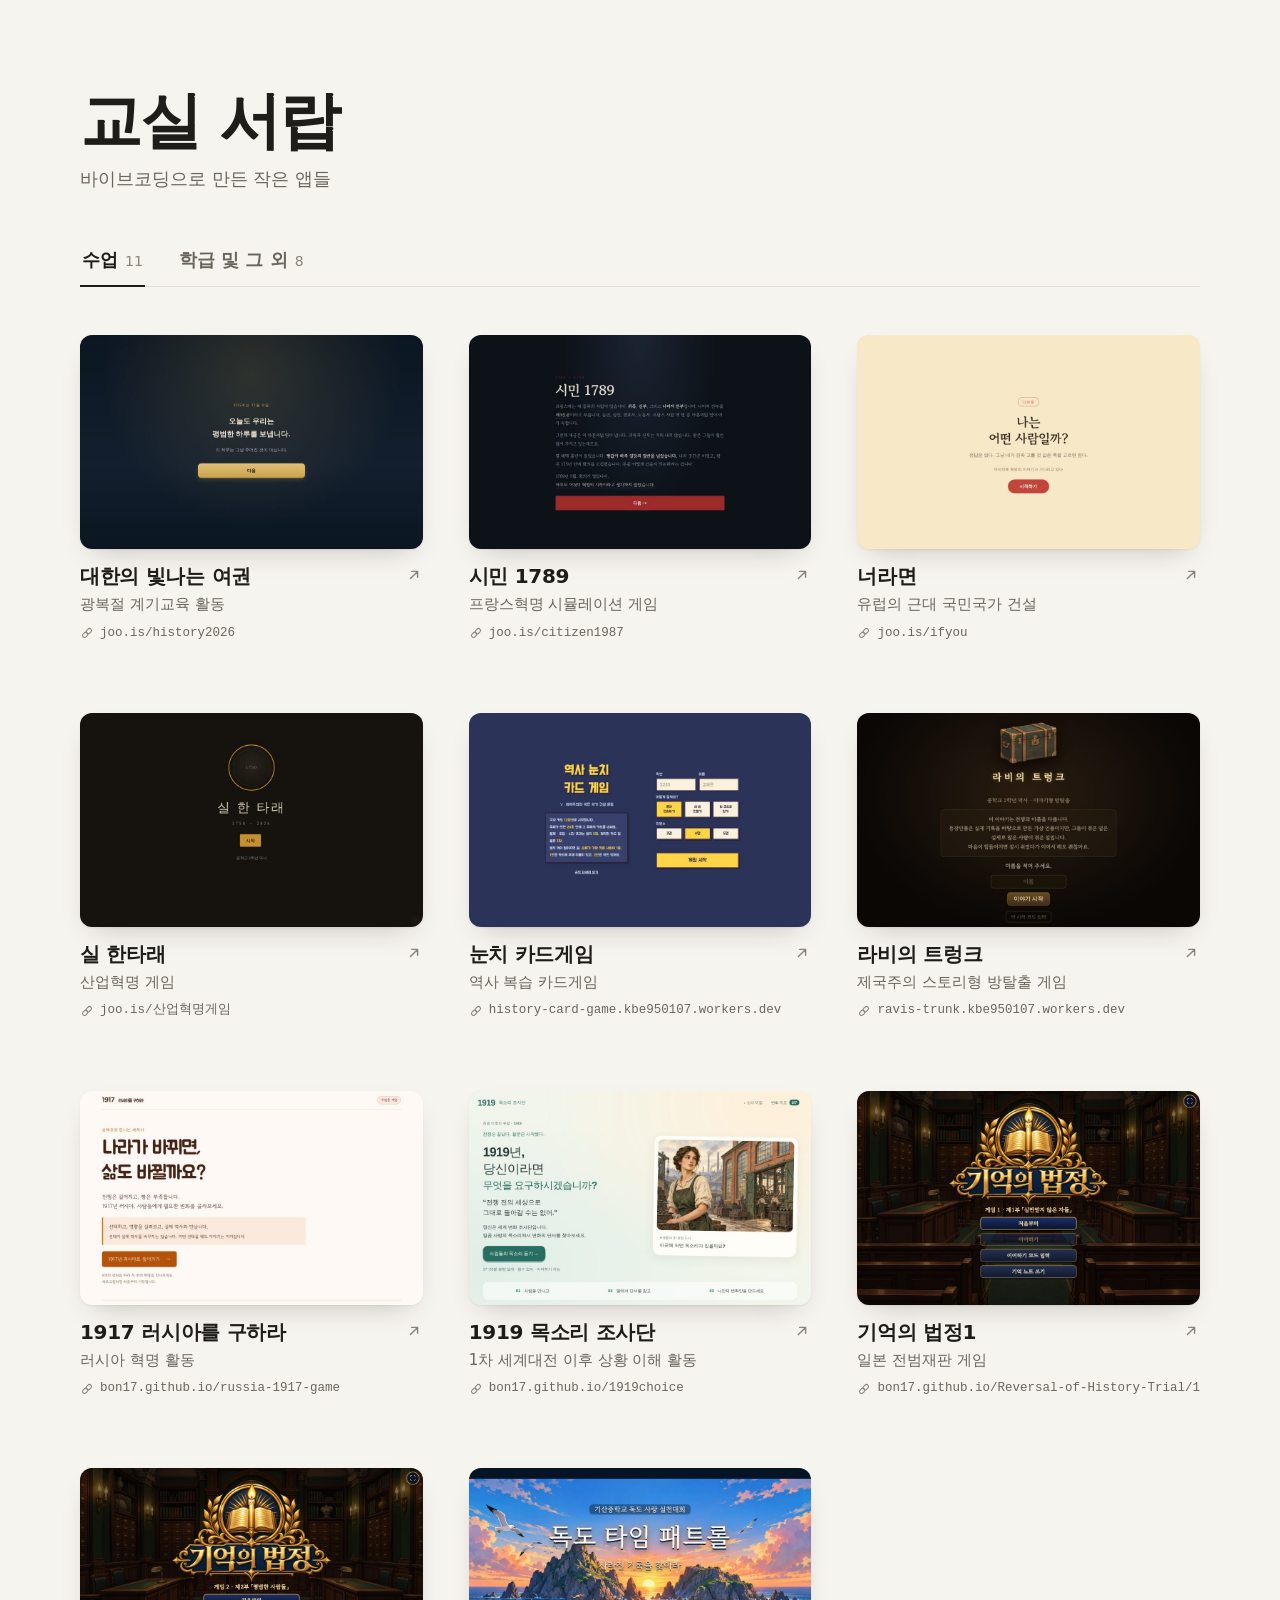
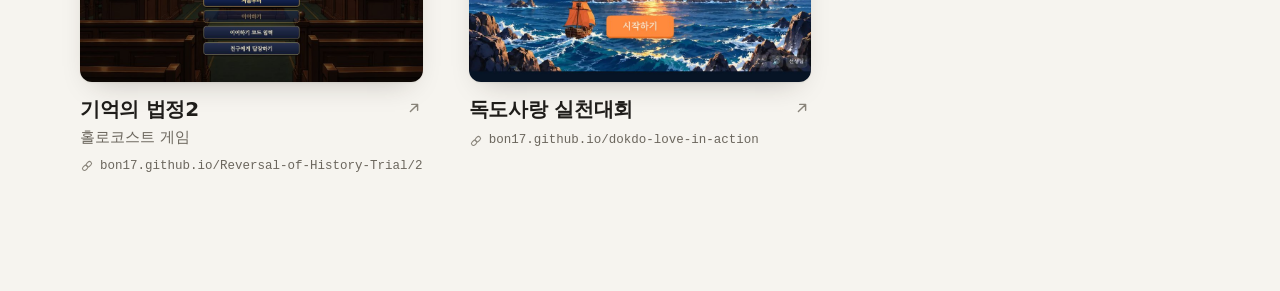
==== index.html @ 5bf435f8 "Add 교실 서랍: gallery hub for vibe-coded apps Static page (no build) that lists apps from apps.js as a " ====
<!doctype html>
<html lang="ko">
<head>
<meta charset="utf-8">
<meta name="viewport" content="width=device-width, initial-scale=1">
<meta name="color-scheme" content="light">
<meta name="theme-color" content="#F6F4EF">
<title>교실 서랍</title>
<meta name="description" content="바이브코딩으로 만든 작은 앱들">
<link rel="icon" href="data:image/svg+xml,%3Csvg xmlns='http://www.w3.org/2000/svg' viewBox='0 0 32 32'%3E%3Crect x='3' y='5' width='26' height='22' rx='6' fill='%231F1D1A'/%3E%3Crect x='11' y='14' width='10' height='4' rx='2' fill='%23F6F4EF'/%3E%3C/svg%3E">
<link rel="stylesheet" href="style.css">
</head>
<body>

<div class="wrap">
  <header class="top">
    <h1>교실 서랍</h1>
    <p class="sub">바이브코딩으로 만든 작은 앱들</p>
    <div id="tabs" class="tabs" role="tablist" aria-label="앱 구분"></div>
  </header>
</div>

<main id="grid" class="grid wrap" role="tabpanel">
  <noscript><p class="empty">앱 목록을 보려면 자바스크립트가 필요해요.</p></noscript>
</main>

<script src="apps.js"></script>
<script src="app.js"></script>
</body>
</html>
---- style.css ----
/* 교실 서랍 — 조용한 갤러리 벽. 앱 사진이 주인공, 페이지는 받쳐 주기만 해요.
   포인트 색(--accent)은 ↗ 화살표에만 씁니다. */

:root{
  --bg:#F6F4EF; --ink:#1F1D1A;
  --muted:#6B665D;   /* 설명·주소 글씨 (배경 위에서 읽기 편한 진하기) */
  --faint:#8A857B;   /* 아이콘·숫자 */
  --line:#E4DFD5; --accent:#E5532D;
  --gutter:clamp(20px,6vw,80px);
  --font:'Pretendard','Apple SD Gothic Neo','Malgun Gothic','Noto Sans KR',system-ui,sans-serif;
  --mono:ui-monospace,'SF Mono',Menlo,Consolas,'D2Coding',monospace;
}
*{box-sizing:border-box}
html{-webkit-text-size-adjust:100%;color-scheme:light}
body{margin:0;background:var(--bg);color:var(--ink);font-family:var(--font);line-height:1.5;-webkit-font-smoothing:antialiased}
.wrap{width:min(100% - 2*var(--gutter),1120px);margin-inline:auto}

/* ───────── 맨 위 ───────── */
.top{padding-top:clamp(40px,8vw,88px)}
.top h1{margin:0;font-size:clamp(38px,5.4vw,62px);font-weight:800;letter-spacing:-.035em;line-height:1.08}
.sub{margin:10px 0 0;font-size:clamp(15px,1.5vw,18px);color:var(--muted)}

/* ───────── 탭 ───────── */
.tabs{display:flex;gap:clamp(20px,3vw,32px);margin-top:clamp(28px,4vw,44px);border-bottom:1px solid var(--line)}
.tabs button{
  appearance:none;background:none;border:0;border-bottom:2px solid transparent;
  margin:0 0 -1px;padding:10px 2px 12px;
  font:inherit;font-size:clamp(16px,1.6vw,18px);font-weight:600;color:var(--muted);
  cursor:pointer;white-space:nowrap;
}
.tabs button:hover{color:var(--ink)}
.tabs button[aria-selected="true"]{color:var(--ink);border-bottom-color:var(--ink)}
.tabs button:focus-visible{outline:2px solid var(--ink);outline-offset:2px;border-radius:4px}
.count{margin-left:7px;font-size:.78em;font-weight:500;color:var(--faint);font-variant-numeric:tabular-nums}

/* ───────── 목록 ───────── */
.grid{
  display:grid;grid-template-columns:repeat(3,minmax(0,1fr));
  column-gap:clamp(28px,3.6vw,48px);row-gap:clamp(44px,5.5vw,72px);
  padding:clamp(32px,4vw,48px) 0 clamp(72px,9vw,120px);
}
@media (max-width:900px){.grid{grid-template-columns:repeat(2,minmax(0,1fr))}}
@media (max-width:560px){.grid{grid-template-columns:minmax(0,1fr)}}
.grid.swap{animation:fade .2s ease-out}
@keyframes fade{from{opacity:0;transform:translateY(6px)}to{opacity:1;transform:none}}
.empty{grid-column:1/-1;margin:0;padding:24px 0;color:var(--muted)}

/* ───────── 카드: 상자 없이 사진 + 라벨 ───────── */
.card{display:block;color:inherit;text-decoration:none;-webkit-tap-highlight-color:transparent}
.card:focus-visible{outline:2px solid var(--ink);outline-offset:8px;border-radius:14px}

.shot{
  position:relative;aspect-ratio:16/10;border-radius:12px;overflow:hidden;background:#E9E4DA;
  box-shadow:0 1px 2px rgba(40,30,20,.06),0 12px 28px -14px rgba(40,30,20,.28);
  transition:transform .2s ease,box-shadow .2s ease;
}
.shot img{position:absolute;inset:0;width:100%;height:100%;object-fit:cover;object-position:top center;display:block}
/* 사진이 없을 때: 옅은 베이지 + 이름 첫 글자 */
.shot.noshot{background:linear-gradient(135deg,#F2ECE0,#E7DECF)}
.shot.noshot::after{
  content:attr(data-initial);position:absolute;inset:0;display:grid;place-items:center;
  font-size:clamp(48px,7vw,84px);font-weight:700;color:rgba(31,29,26,.22);
}

.cap{padding-top:14px}
.name-row{display:flex;align-items:flex-start;justify-content:space-between;gap:12px}
.name{margin:0;font-size:clamp(18px,1.7vw,20px);font-weight:700;letter-spacing:-.015em;line-height:1.35}
.arrow{flex:none;margin-top:3px;color:var(--faint);transition:color .15s ease,transform .15s ease}
.desc{
  margin:3px 0 0;font-size:15px;line-height:1.5;color:var(--muted);
  display:-webkit-box;-webkit-line-clamp:2;-webkit-box-orient:vertical;overflow:hidden;
}
.addr{margin:8px 0 0;display:flex;align-items:center;gap:6px;min-width:0;font-family:var(--mono);font-size:12.5px;color:var(--muted)}
.addr span{min-width:0;overflow:hidden;text-overflow:ellipsis;white-space:nowrap}
.link-ico{flex:none;color:var(--faint)}

/* 마우스를 올리거나 키보드로 고르면 사진이 살짝 뜨고 ↗ 만 주황색 */
@media (hover:hover){
  .card:hover .shot{transform:translateY(-3px);box-shadow:0 2px 4px rgba(40,30,20,.08),0 20px 36px -14px rgba(40,30,20,.36)}
  .card:hover .arrow{color:var(--accent);transform:translate(2px,-2px)}
}
.card:focus-visible .arrow,.card:active .arrow{color:var(--accent)}

.sr{position:absolute;width:1px;height:1px;margin:-1px;padding:0;overflow:hidden;clip:rect(0 0 0 0);white-space:nowrap;border:0}

@media (prefers-reduced-motion:reduce){
  *,*::before,*::after{animation:none!important;transition:none!important}
}
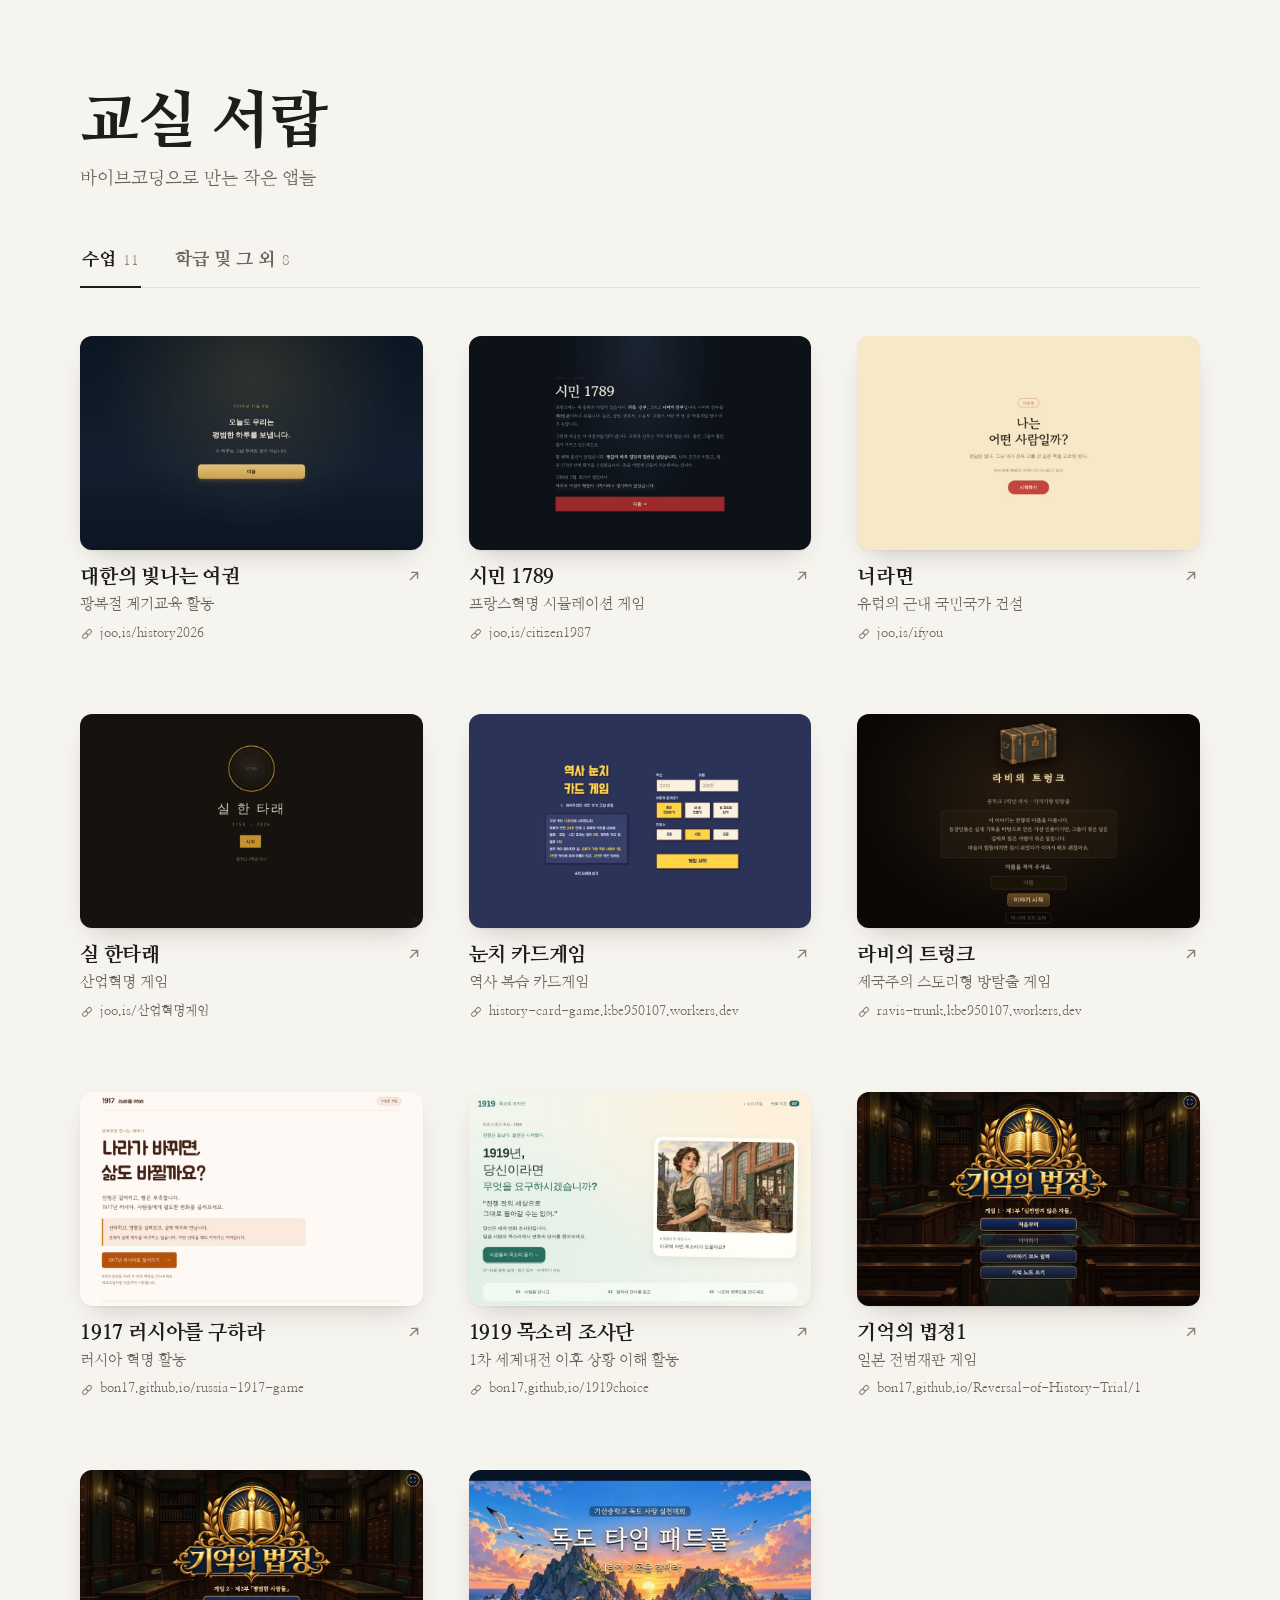
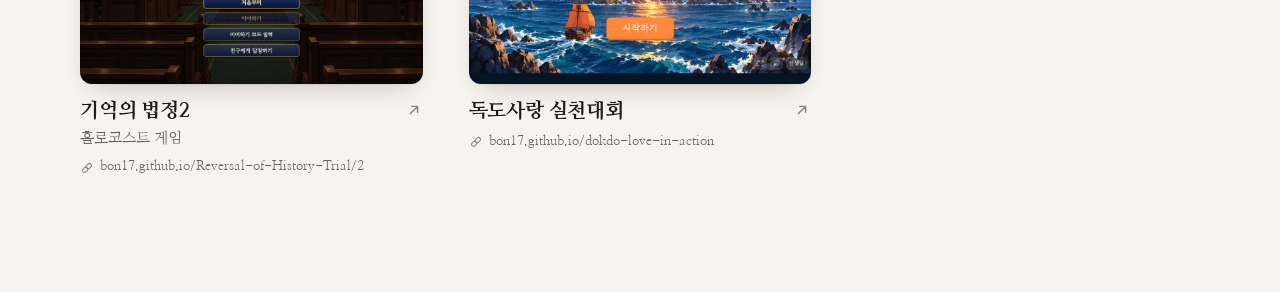
==== commit 568dc925: "Use Nanum Myeongjo (bold serif) for the hub Self-host Nanum Myeongjo 400 and 800 from @fontsource/na" ====
--- a/index.html
+++ b/index.html
@@ -8,6 +8,7 @@
 <title>교실 서랍</title>
 <meta name="description" content="바이브코딩으로 만든 작은 앱들">
 <link rel="icon" href="data:image/svg+xml,%3Csvg xmlns='http://www.w3.org/2000/svg' viewBox='0 0 32 32'%3E%3Crect x='3' y='5' width='26' height='22' rx='6' fill='%231F1D1A'/%3E%3Crect x='11' y='14' width='10' height='4' rx='2' fill='%23F6F4EF'/%3E%3C/svg%3E">
+<link rel="stylesheet" href="fonts/nanum-myeongjo/nanum-myeongjo.css">
 <link rel="stylesheet" href="style.css">
 </head>
 <body>
--- a/fonts/nanum-myeongjo/nanum-myeongjo.css
+++ b/fonts/nanum-myeongjo/nanum-myeongjo.css
@@ -0,0 +1,1839 @@
+/* 나눔명조 (Nanum Myeongjo) 400·800 — @fontsource/nanum-myeongjo 5.3.0, SIL OFL 1.1 (LICENSE.txt)
+   화면에 나오는 글자가 든 조각(files 폴더의 woff2)만 내려받아요. */
+/* nanum-myeongjo-[0]-400-normal */
+@font-face {
+  font-family: 'Nanum Myeongjo';
+  font-style: normal;
+  font-display: swap;
+  font-weight: 400;
+  src: url(./files/nanum-myeongjo-0-400-normal.woff2) format('woff2');
+  unicode-range: U+f9ca-fa0b,U+ff03-ff05,U+ff07,U+ff0a-ff0b,U+ff0d-ff19,U+ff1b,U+ff1d,U+ff20-ff5b,U+ff5d,U+ffe0-ffe3,U+ffe5-ffe6;
+}
+
+/* nanum-myeongjo-[2]-400-normal */
+@font-face {
+  font-family: 'Nanum Myeongjo';
+  font-style: normal;
+  font-display: swap;
+  font-weight: 400;
+  src: url(./files/nanum-myeongjo-2-400-normal.woff2) format('woff2');
+  unicode-range: U+d723-d728,U+d72a-d733,U+d735-d748,U+d74a-d74f,U+d752-d753,U+d755-d757,U+d75a-d75f,U+d762-d764,U+d766-d768,U+d76a-d76b,U+d76d-d76f,U+d771-d787,U+d789-d78b,U+d78d-d78f,U+d791-d797,U+d79a,U+d79c,U+d79e-d7a3,U+f900-f909,U+f90b-f92e;
+}
+
+/* nanum-myeongjo-[3]-400-normal */
+@font-face {
+  font-family: 'Nanum Myeongjo';
+  font-style: normal;
+  font-display: swap;
+  font-weight: 400;
+  src: url(./files/nanum-myeongjo-3-400-normal.woff2) format('woff2');
+  unicode-range: U+d679-d68b,U+d68e-d69e,U+d6a0,U+d6a2-d6a7,U+d6a9-d6c3,U+d6c6-d6c7,U+d6c9-d6cb,U+d6cd-d6d3,U+d6d5-d6d6,U+d6d8-d6e3,U+d6e5-d6e7,U+d6e9-d6fb,U+d6fd-d717,U+d719-d71f,U+d721-d722;
+}
+
+/* nanum-myeongjo-[4]-400-normal */
+@font-face {
+  font-family: 'Nanum Myeongjo';
+  font-style: normal;
+  font-display: swap;
+  font-weight: 400;
+  src: url(./files/nanum-myeongjo-4-400-normal.woff2) format('woff2');
+  unicode-range: U+d5bc-d5c7,U+d5ca-d5cb,U+d5cd-d5cf,U+d5d1-d5d7,U+d5d9-d5da,U+d5dc,U+d5de-d5e3,U+d5e6-d5e7,U+d5e9-d5eb,U+d5ed-d5f6,U+d5f8,U+d5fa-d5ff,U+d602-d603,U+d605-d607,U+d609-d60f,U+d612-d613,U+d616-d61b,U+d61d-d637,U+d63a-d63b,U+d63d-d63f,U+d641-d647,U+d64a-d64c,U+d64e-d653,U+d656-d657,U+d659-d65b,U+d65d-d666,U+d668,U+d66a-d678;
+}
+
+/* nanum-myeongjo-[5]-400-normal */
+@font-face {
+  font-family: 'Nanum Myeongjo';
+  font-style: normal;
+  font-display: swap;
+  font-weight: 400;
+  src: url(./files/nanum-myeongjo-5-400-normal.woff2) format('woff2');
+  unicode-range: U+d507,U+d509-d50b,U+d50d-d513,U+d515-d53b,U+d53e-d53f,U+d541-d543,U+d545-d54c,U+d54e,U+d550,U+d552-d557,U+d55a-d55b,U+d55d-d55f,U+d561-d564,U+d566-d567,U+d56a,U+d56c,U+d56e-d573,U+d576-d577,U+d579-d583,U+d585-d586,U+d58a-d5a4,U+d5a6-d5bb;
+}
+
+/* nanum-myeongjo-[6]-400-normal */
+@font-face {
+  font-family: 'Nanum Myeongjo';
+  font-style: normal;
+  font-display: swap;
+  font-weight: 400;
+  src: url(./files/nanum-myeongjo-6-400-normal.woff2) format('woff2');
+  unicode-range: U+d464-d477,U+d47a-d47b,U+d47d-d47f,U+d481-d487,U+d489-d48a,U+d48c,U+d48e-d4e7,U+d4e9-d503,U+d505-d506;
+}
+
+/* nanum-myeongjo-[7]-400-normal */
+@font-face {
+  font-family: 'Nanum Myeongjo';
+  font-style: normal;
+  font-display: swap;
+  font-weight: 400;
+  src: url(./files/nanum-myeongjo-7-400-normal.woff2) format('woff2');
+  unicode-range: U+d3bf-d3c7,U+d3ca-d3cf,U+d3d1-d3eb,U+d3ee-d3ef,U+d3f1-d3f3,U+d3f5-d3fb,U+d3fd-d400,U+d402-d45b,U+d45d-d463;
+}
+
+/* nanum-myeongjo-[8]-400-normal */
+@font-face {
+  font-family: 'Nanum Myeongjo';
+  font-style: normal;
+  font-display: swap;
+  font-weight: 400;
+  src: url(./files/nanum-myeongjo-8-400-normal.woff2) format('woff2');
+  unicode-range: U+d2ff,U+d302-d304,U+d306-d30b,U+d30f,U+d311-d313,U+d315-d31b,U+d31e,U+d322-d324,U+d326-d327,U+d32a-d32b,U+d32d-d32f,U+d331-d337,U+d339-d33c,U+d33e-d37b,U+d37e-d37f,U+d381-d383,U+d385-d38b,U+d38e-d390,U+d392-d397,U+d39a-d39b,U+d39d-d39f,U+d3a1-d3a7,U+d3a9-d3aa,U+d3ac,U+d3ae-d3b3,U+d3b5-d3b7,U+d3b9-d3bb,U+d3bd-d3be;
+}
+
+/* nanum-myeongjo-[9]-400-normal */
+@font-face {
+  font-family: 'Nanum Myeongjo';
+  font-style: normal;
+  font-display: swap;
+  font-weight: 400;
+  src: url(./files/nanum-myeongjo-9-400-normal.woff2) format('woff2');
+  unicode-range: U+d257-d27f,U+d281-d29b,U+d29d-d29f,U+d2a1-d2ab,U+d2ad-d2b7,U+d2ba-d2bb,U+d2bd-d2bf,U+d2c1-d2c7,U+d2c9-d2ef,U+d2f2-d2f3,U+d2f5-d2f7,U+d2f9-d2fe;
+}
+
+/* nanum-myeongjo-[10]-400-normal */
+@font-face {
+  font-family: 'Nanum Myeongjo';
+  font-style: normal;
+  font-display: swap;
+  font-weight: 400;
+  src: url(./files/nanum-myeongjo-10-400-normal.woff2) format('woff2');
+  unicode-range: U+d1b4,U+d1b6-d1f3,U+d1f5-d22b,U+d22e-d22f,U+d231-d233,U+d235-d23b,U+d23d-d240,U+d242-d256;
+}
+
+/* nanum-myeongjo-[11]-400-normal */
+@font-face {
+  font-family: 'Nanum Myeongjo';
+  font-style: normal;
+  font-display: swap;
+  font-weight: 400;
+  src: url(./files/nanum-myeongjo-11-400-normal.woff2) format('woff2');
+  unicode-range: U+d105-d12f,U+d132-d133,U+d135-d137,U+d139-d13f,U+d141-d142,U+d144,U+d146-d14b,U+d14e-d14f,U+d151-d153,U+d155-d15b,U+d15e-d187,U+d189-d19f,U+d1a2-d1a3,U+d1a5-d1a7,U+d1a9-d1af,U+d1b2-d1b3;
+}
+
+/* nanum-myeongjo-[12]-400-normal */
+@font-face {
+  font-family: 'Nanum Myeongjo';
+  font-style: normal;
+  font-display: swap;
+  font-weight: 400;
+  src: url(./files/nanum-myeongjo-12-400-normal.woff2) format('woff2');
+  unicode-range: U+d04b-d04f,U+d051-d057,U+d059-d06b,U+d06d-d06f,U+d071-d073,U+d075-d07b,U+d07e-d0a3,U+d0a6-d0a7,U+d0a9-d0ab,U+d0ad-d0b3,U+d0b6,U+d0b8,U+d0ba-d0bf,U+d0c2-d0c3,U+d0c5-d0c7,U+d0c9-d0cf,U+d0d2,U+d0d6-d0db,U+d0de-d0df,U+d0e1-d0e3,U+d0e5-d0eb,U+d0ee-d0f0,U+d0f2-d104;
+}
+
+/* nanum-myeongjo-[13]-400-normal */
+@font-face {
+  font-family: 'Nanum Myeongjo';
+  font-style: normal;
+  font-display: swap;
+  font-weight: 400;
+  src: url(./files/nanum-myeongjo-13-400-normal.woff2) format('woff2');
+  unicode-range: U+cfa2-cfc3,U+cfc5-cfdf,U+cfe2-cfe3,U+cfe5-cfe7,U+cfe9-cff4,U+cff6-cffb,U+cffd-cfff,U+d001-d003,U+d005-d017,U+d019-d033,U+d036-d037,U+d039-d03b,U+d03d-d04a;
+}
+
+/* nanum-myeongjo-[14]-400-normal */
+@font-face {
+  font-family: 'Nanum Myeongjo';
+  font-style: normal;
+  font-display: swap;
+  font-weight: 400;
+  src: url(./files/nanum-myeongjo-14-400-normal.woff2) format('woff2');
+  unicode-range: U+cef0-cef3,U+cef6,U+cef9-ceff,U+cf01-cf03,U+cf05-cf07,U+cf09-cf0f,U+cf11-cf12,U+cf14-cf1b,U+cf1d-cf1f,U+cf21-cf2f,U+cf31-cf53,U+cf56-cf57,U+cf59-cf5b,U+cf5d-cf63,U+cf66,U+cf68,U+cf6a-cf6f,U+cf71-cf84,U+cf86-cf8b,U+cf8d-cfa1;
+}
+
+/* nanum-myeongjo-[15]-400-normal */
+@font-face {
+  font-family: 'Nanum Myeongjo';
+  font-style: normal;
+  font-display: swap;
+  font-weight: 400;
+  src: url(./files/nanum-myeongjo-15-400-normal.woff2) format('woff2');
+  unicode-range: U+ce3c-ce57,U+ce5a-ce5b,U+ce5d-ce5f,U+ce61-ce67,U+ce6a,U+ce6c,U+ce6e-ce73,U+ce76-ce77,U+ce79-ce7b,U+ce7d-ce83,U+ce85-ce88,U+ce8a-ce8f,U+ce91-ce93,U+ce95-ce97,U+ce99-ce9f,U+cea2,U+cea4-ceab,U+cead-cee3,U+cee6-cee7,U+cee9-ceeb,U+ceed-ceef;
+}
+
+/* nanum-myeongjo-[16]-400-normal */
+@font-face {
+  font-family: 'Nanum Myeongjo';
+  font-style: normal;
+  font-display: swap;
+  font-weight: 400;
+  src: url(./files/nanum-myeongjo-16-400-normal.woff2) format('woff2');
+  unicode-range: U+cd92-cd93,U+cd96-cd97,U+cd99-cd9b,U+cd9d-cda3,U+cda6-cda8,U+cdaa-cdaf,U+cdb1-cdc3,U+cdc5-cdcb,U+cdcd-cde7,U+cde9-ce03,U+ce05-ce1f,U+ce22-ce34,U+ce36-ce3b;
+}
+
+/* nanum-myeongjo-[17]-400-normal */
+@font-face {
+  font-family: 'Nanum Myeongjo';
+  font-style: normal;
+  font-display: swap;
+  font-weight: 400;
+  src: url(./files/nanum-myeongjo-17-400-normal.woff2) format('woff2');
+  unicode-range: U+ccef-cd07,U+cd0a-cd0b,U+cd0d-cd1a,U+cd1c,U+cd1e-cd2b,U+cd2d-cd5b,U+cd5d-cd77,U+cd79-cd91;
+}
+
+/* nanum-myeongjo-[18]-400-normal */
+@font-face {
+  font-family: 'Nanum Myeongjo';
+  font-style: normal;
+  font-display: swap;
+  font-weight: 400;
+  src: url(./files/nanum-myeongjo-18-400-normal.woff2) format('woff2');
+  unicode-range: U+cc3f-cc43,U+cc46-cc47,U+cc49-cc4b,U+cc4d-cc53,U+cc55-cc58,U+cc5a-cc5f,U+cc61-cc97,U+cc9a-cc9b,U+cc9d-cc9f,U+cca1-cca7,U+ccaa,U+ccac,U+ccae-ccb3,U+ccb6-ccb7,U+ccb9-ccbb,U+ccbd-cccf,U+ccd1-cce3,U+cce5-ccee;
+}
+
+/* nanum-myeongjo-[19]-400-normal */
+@font-face {
+  font-family: 'Nanum Myeongjo';
+  font-style: normal;
+  font-display: swap;
+  font-weight: 400;
+  src: url(./files/nanum-myeongjo-19-400-normal.woff2) format('woff2');
+  unicode-range: U+cb91-cbd3,U+cbd5-cbe3,U+cbe5-cc0b,U+cc0e-cc0f,U+cc11-cc13,U+cc15-cc1b,U+cc1d-cc20,U+cc23-cc27,U+cc2a-cc2b,U+cc2d,U+cc2f,U+cc31-cc37,U+cc3a,U+cc3c;
+}
+
+/* nanum-myeongjo-[20]-400-normal */
+@font-face {
+  font-family: 'Nanum Myeongjo';
+  font-style: normal;
+  font-display: swap;
+  font-weight: 400;
+  src: url(./files/nanum-myeongjo-20-400-normal.woff2) format('woff2');
+  unicode-range: U+caf4-cb47,U+cb4a-cb90;
+}
+
+/* nanum-myeongjo-[21]-400-normal */
+@font-face {
+  font-family: 'Nanum Myeongjo';
+  font-style: normal;
+  font-display: swap;
+  font-weight: 400;
+  src: url(./files/nanum-myeongjo-21-400-normal.woff2) format('woff2');
+  unicode-range: U+ca4a-ca4b,U+ca4e-ca4f,U+ca51-ca53,U+ca55-ca5b,U+ca5d-ca60,U+ca62-ca83,U+ca85-cabb,U+cabe-cabf,U+cac1-cac3,U+cac5-cacb,U+cacd-cad0,U+cad2,U+cad4-cad8,U+cada-caf3;
+}
+
+/* nanum-myeongjo-[22]-400-normal */
+@font-face {
+  font-family: 'Nanum Myeongjo';
+  font-style: normal;
+  font-display: swap;
+  font-weight: 400;
+  src: url(./files/nanum-myeongjo-22-400-normal.woff2) format('woff2');
+  unicode-range: U+c996-c997,U+c99a-c99c,U+c99e-c9bf,U+c9c2-c9c3,U+c9c5-c9c7,U+c9c9-c9cf,U+c9d2,U+c9d4,U+c9d7-c9d8,U+c9db,U+c9de-c9df,U+c9e1-c9e3,U+c9e5-c9e6,U+c9e8-c9eb,U+c9ee-c9f0,U+c9f2-c9f7,U+c9f9-ca0b,U+ca0d-ca28,U+ca2a-ca49;
+}
+
+/* nanum-myeongjo-[23]-400-normal */
+@font-face {
+  font-family: 'Nanum Myeongjo';
+  font-style: normal;
+  font-display: swap;
+  font-weight: 400;
+  src: url(./files/nanum-myeongjo-23-400-normal.woff2) format('woff2');
+  unicode-range: U+c8e9-c8f4,U+c8f6-c8fb,U+c8fe-c8ff,U+c901-c903,U+c905-c90b,U+c90e-c910,U+c912-c917,U+c919-c92b,U+c92d-c94f,U+c951-c953,U+c955-c96b,U+c96d-c973,U+c975-c987,U+c98a-c98b,U+c98d-c98f,U+c991-c995;
+}
+
+/* nanum-myeongjo-[24]-400-normal */
+@font-face {
+  font-family: 'Nanum Myeongjo';
+  font-style: normal;
+  font-display: swap;
+  font-weight: 400;
+  src: url(./files/nanum-myeongjo-24-400-normal.woff2) format('woff2');
+  unicode-range: U+c841-c84b,U+c84d-c86f,U+c872-c873,U+c875-c877,U+c879-c87f,U+c882-c884,U+c887-c88a,U+c88d-c8c3,U+c8c5-c8df,U+c8e1-c8e8;
+}
+
+/* nanum-myeongjo-[25]-400-normal */
+@font-face {
+  font-family: 'Nanum Myeongjo';
+  font-style: normal;
+  font-display: swap;
+  font-weight: 400;
+  src: url(./files/nanum-myeongjo-25-400-normal.woff2) format('woff2');
+  unicode-range: U+c779-c77b,U+c77e-c782,U+c786,U+c78b,U+c78d,U+c78f,U+c792-c793,U+c795,U+c797,U+c799-c79f,U+c7a2,U+c7a7-c7ab,U+c7ae-c7bb,U+c7bd-c7c0,U+c7c2-c7c7,U+c7c9-c7dc,U+c7de-c7ff,U+c802-c803,U+c805-c807,U+c809,U+c80b-c80f,U+c812,U+c814,U+c817-c81b,U+c81e-c81f,U+c821-c823,U+c825-c82e,U+c830-c837,U+c839-c83b,U+c83d-c840;
+}
+
+/* nanum-myeongjo-[26]-400-normal */
+@font-face {
+  font-family: 'Nanum Myeongjo';
+  font-style: normal;
+  font-display: swap;
+  font-weight: 400;
+  src: url(./files/nanum-myeongjo-26-400-normal.woff2) format('woff2');
+  unicode-range: U+c6bb-c6bf,U+c6c2,U+c6c4,U+c6c6-c6cb,U+c6ce-c6cf,U+c6d1-c6d3,U+c6d5-c6db,U+c6dd-c6df,U+c6e1-c6e7,U+c6e9-c6eb,U+c6ed-c6ef,U+c6f1-c6f8,U+c6fa-c703,U+c705-c707,U+c709-c70b,U+c70d-c716,U+c718,U+c71a-c71f,U+c722-c723,U+c725-c727,U+c729-c734,U+c736-c73b,U+c73e-c73f,U+c741-c743,U+c745-c74b,U+c74e-c750,U+c752-c757,U+c759-c773,U+c776-c777;
+}
+
+/* nanum-myeongjo-[27]-400-normal */
+@font-face {
+  font-family: 'Nanum Myeongjo';
+  font-style: normal;
+  font-display: swap;
+  font-weight: 400;
+  src: url(./files/nanum-myeongjo-27-400-normal.woff2) format('woff2');
+  unicode-range: U+c5f5-c5fb,U+c5fe,U+c602-c605,U+c607,U+c609-c60f,U+c611-c61a,U+c61c-c623,U+c626-c627,U+c629-c62b,U+c62d,U+c62f-c632,U+c636,U+c638,U+c63a-c63f,U+c642-c643,U+c645-c647,U+c649-c652,U+c656-c65b,U+c65d-c65f,U+c661-c663,U+c665-c677,U+c679-c67b,U+c67d-c693,U+c696-c697,U+c699-c69b,U+c69d-c6a3,U+c6a6,U+c6a8,U+c6aa-c6af,U+c6b2-c6b3,U+c6b5-c6b7,U+c6b9-c6ba;
+}
+
+/* nanum-myeongjo-[28]-400-normal */
+@font-face {
+  font-family: 'Nanum Myeongjo';
+  font-style: normal;
+  font-display: swap;
+  font-weight: 400;
+  src: url(./files/nanum-myeongjo-28-400-normal.woff2) format('woff2');
+  unicode-range: U+c517-c527,U+c52a-c52b,U+c52d-c52f,U+c531-c538,U+c53a,U+c53c,U+c53e-c543,U+c546-c547,U+c54b,U+c54d-c552,U+c556,U+c55a-c55b,U+c55d,U+c55f,U+c562-c563,U+c565-c567,U+c569-c56f,U+c572,U+c574,U+c576-c57b,U+c57e-c57f,U+c581-c583,U+c585-c586,U+c588-c58b,U+c58e,U+c590,U+c592-c596,U+c599-c5b3,U+c5b6-c5b7,U+c5ba,U+c5be-c5c3,U+c5ca-c5cb,U+c5cd,U+c5cf,U+c5d2-c5d3,U+c5d5-c5d7,U+c5d9-c5df,U+c5e1-c5e2,U+c5e4,U+c5e6-c5eb,U+c5ef,U+c5f1-c5f3;
+}
+
+/* nanum-myeongjo-[29]-400-normal */
+@font-face {
+  font-family: 'Nanum Myeongjo';
+  font-style: normal;
+  font-display: swap;
+  font-weight: 400;
+  src: url(./files/nanum-myeongjo-29-400-normal.woff2) format('woff2');
+  unicode-range: U+c475-c4ef,U+c4f2-c4f3,U+c4f5-c4f7,U+c4f9-c4ff,U+c502-c50b,U+c50d-c516;
+}
+
+/* nanum-myeongjo-[30]-400-normal */
+@font-face {
+  font-family: 'Nanum Myeongjo';
+  font-style: normal;
+  font-display: swap;
+  font-weight: 400;
+  src: url(./files/nanum-myeongjo-30-400-normal.woff2) format('woff2');
+  unicode-range: U+c3d0-c3d7,U+c3da-c3db,U+c3dd-c3de,U+c3e1-c3ec,U+c3ee-c3f3,U+c3f5-c42b,U+c42d-c463,U+c466-c474;
+}
+
+/* nanum-myeongjo-[31]-400-normal */
+@font-face {
+  font-family: 'Nanum Myeongjo';
+  font-style: normal;
+  font-display: swap;
+  font-weight: 400;
+  src: url(./files/nanum-myeongjo-31-400-normal.woff2) format('woff2');
+  unicode-range: U+c32b-c367,U+c36a-c36b,U+c36d-c36f,U+c371-c377,U+c37a-c37b,U+c37e-c383,U+c385-c387,U+c389-c3cf;
+}
+
+/* nanum-myeongjo-[32]-400-normal */
+@font-face {
+  font-family: 'Nanum Myeongjo';
+  font-style: normal;
+  font-display: swap;
+  font-weight: 400;
+  src: url(./files/nanum-myeongjo-32-400-normal.woff2) format('woff2');
+  unicode-range: U+c26a-c26b,U+c26d-c26f,U+c271-c273,U+c275-c27b,U+c27e-c287,U+c289-c28f,U+c291-c297,U+c299-c29a,U+c29c-c2a3,U+c2a5-c2a7,U+c2a9-c2ab,U+c2ad-c2b3,U+c2b6,U+c2b8,U+c2ba-c2bb,U+c2bd-c2db,U+c2de-c2df,U+c2e1-c2e2,U+c2e5-c2ea,U+c2ee,U+c2f0,U+c2f2-c2f5,U+c2f7,U+c2fa-c2fb,U+c2fd-c2ff,U+c301-c307,U+c309-c30c,U+c30e-c312,U+c315-c323,U+c325-c328,U+c32a;
+}
+
+/* nanum-myeongjo-[33]-400-normal */
+@font-face {
+  font-family: 'Nanum Myeongjo';
+  font-style: normal;
+  font-display: swap;
+  font-weight: 400;
+  src: url(./files/nanum-myeongjo-33-400-normal.woff2) format('woff2');
+  unicode-range: U+c1bc-c1c3,U+c1c5-c1df,U+c1e1-c1fb,U+c1fd-c203,U+c205-c20c,U+c20e,U+c210-c217,U+c21a-c21b,U+c21d-c21e,U+c221-c227,U+c229-c22a,U+c22c,U+c22e,U+c230,U+c233-c24f,U+c251-c257,U+c259-c269;
+}
+
+/* nanum-myeongjo-[34]-400-normal */
+@font-face {
+  font-family: 'Nanum Myeongjo';
+  font-style: normal;
+  font-display: swap;
+  font-weight: 400;
+  src: url(./files/nanum-myeongjo-34-400-normal.woff2) format('woff2');
+  unicode-range: U+c101-c11b,U+c11f,U+c121-c123,U+c125-c12b,U+c12e,U+c132-c137,U+c13a-c13b,U+c13d-c13f,U+c141-c147,U+c14a,U+c14c-c153,U+c155-c157,U+c159-c15b,U+c15d-c166,U+c169-c16f,U+c171-c177,U+c179-c18b,U+c18e-c18f,U+c191-c193,U+c195-c19b,U+c19d-c19e,U+c1a0,U+c1a2-c1a4,U+c1a6-c1bb;
+}
+
+/* nanum-myeongjo-[35]-400-normal */
+@font-face {
+  font-family: 'Nanum Myeongjo';
+  font-style: normal;
+  font-display: swap;
+  font-weight: 400;
+  src: url(./files/nanum-myeongjo-35-400-normal.woff2) format('woff2');
+  unicode-range: U+c049-c057,U+c059-c05b,U+c05d-c05f,U+c061-c067,U+c069-c08f,U+c091-c0ab,U+c0ae-c0af,U+c0b1-c0b3,U+c0b5,U+c0b7-c0bb,U+c0be,U+c0c2-c0c7,U+c0ca-c0cb,U+c0cd-c0cf,U+c0d1-c0d7,U+c0d9-c0da,U+c0dc,U+c0de-c0e3,U+c0e5-c0eb,U+c0ed-c0f3,U+c0f6,U+c0f8,U+c0fa-c0ff;
+}
+
+/* nanum-myeongjo-[36]-400-normal */
+@font-face {
+  font-family: 'Nanum Myeongjo';
+  font-style: normal;
+  font-display: swap;
+  font-weight: 400;
+  src: url(./files/nanum-myeongjo-36-400-normal.woff2) format('woff2');
+  unicode-range: U+bfa7-bfaf,U+bfb1-bfc4,U+bfc6-bfcb,U+bfce-bfcf,U+bfd1-bfd3,U+bfd5-bfdb,U+bfdd-c048;
+}
+
+/* nanum-myeongjo-[37]-400-normal */
+@font-face {
+  font-family: 'Nanum Myeongjo';
+  font-style: normal;
+  font-display: swap;
+  font-weight: 400;
+  src: url(./files/nanum-myeongjo-37-400-normal.woff2) format('woff2');
+  unicode-range: U+bf07,U+bf09-bf3f,U+bf41-bf4f,U+bf52-bf54,U+bf56-bfa6;
+}
+
+/* nanum-myeongjo-[38]-400-normal */
+@font-face {
+  font-family: 'Nanum Myeongjo';
+  font-style: normal;
+  font-display: swap;
+  font-weight: 400;
+  src: url(./files/nanum-myeongjo-38-400-normal.woff2) format('woff2');
+  unicode-range: U+be56,U+be58,U+be5c-be5f,U+be62-be63,U+be65-be67,U+be69-be74,U+be76-be7b,U+be7e-be7f,U+be81-be8e,U+be90,U+be92-bea7,U+bea9-becf,U+bed2-bed3,U+bed5-bed6,U+bed9-bee3,U+bee6-bf06;
+}
+
+/* nanum-myeongjo-[39]-400-normal */
+@font-face {
+  font-family: 'Nanum Myeongjo';
+  font-style: normal;
+  font-display: swap;
+  font-weight: 400;
+  src: url(./files/nanum-myeongjo-39-400-normal.woff2) format('woff2');
+  unicode-range: U+bdb0-bdd3,U+bdd5-bdef,U+bdf1-be0b,U+be0d-be0f,U+be11-be13,U+be15-be43,U+be46-be47,U+be49-be4b,U+be4d-be53;
+}
+
+/* nanum-myeongjo-[40]-400-normal */
+@font-face {
+  font-family: 'Nanum Myeongjo';
+  font-style: normal;
+  font-display: swap;
+  font-weight: 400;
+  src: url(./files/nanum-myeongjo-40-400-normal.woff2) format('woff2');
+  unicode-range: U+bd03,U+bd06,U+bd08,U+bd0a-bd0f,U+bd11-bd22,U+bd25-bd47,U+bd49-bd58,U+bd5a-bd7f,U+bd82-bd83,U+bd85-bd87,U+bd8a-bd8f,U+bd91-bd92,U+bd94,U+bd96-bd98,U+bd9a-bdaf;
+}
+
+/* nanum-myeongjo-[41]-400-normal */
+@font-face {
+  font-family: 'Nanum Myeongjo';
+  font-style: normal;
+  font-display: swap;
+  font-weight: 400;
+  src: url(./files/nanum-myeongjo-41-400-normal.woff2) format('woff2');
+  unicode-range: U+bc4e-bc83,U+bc86-bc87,U+bc89-bc8b,U+bc8d-bc93,U+bc96,U+bc98,U+bc9b-bc9f,U+bca2-bca3,U+bca5-bca7,U+bca9-bcb2,U+bcb4-bcbb,U+bcbe-bcbf,U+bcc1-bcc3,U+bcc5-bccc,U+bcce-bcd0,U+bcd2-bcd4,U+bcd6-bcf3,U+bcf7,U+bcf9-bcfb,U+bcfd-bd02;
+}
+
+/* nanum-myeongjo-[42]-400-normal */
+@font-face {
+  font-family: 'Nanum Myeongjo';
+  font-style: normal;
+  font-display: swap;
+  font-weight: 400;
+  src: url(./files/nanum-myeongjo-42-400-normal.woff2) format('woff2');
+  unicode-range: U+bb90-bba3,U+bba5-bbab,U+bbad-bbbf,U+bbc1-bbf7,U+bbfa-bbfb,U+bbfd-bbfe,U+bc01-bc07,U+bc09-bc0a,U+bc0e,U+bc10,U+bc12-bc13,U+bc17,U+bc19-bc1a,U+bc1e,U+bc20-bc23,U+bc26,U+bc28,U+bc2a-bc2c,U+bc2e-bc2f,U+bc32-bc33,U+bc35-bc37,U+bc39-bc3f,U+bc41-bc42,U+bc44,U+bc46-bc48,U+bc4a-bc4d;
+}
+
+/* nanum-myeongjo-[43]-400-normal */
+@font-face {
+  font-family: 'Nanum Myeongjo';
+  font-style: normal;
+  font-display: swap;
+  font-weight: 400;
+  src: url(./files/nanum-myeongjo-43-400-normal.woff2) format('woff2');
+  unicode-range: U+bae6-bafb,U+bafd-bb17,U+bb19-bb33,U+bb37,U+bb39-bb3a,U+bb3d-bb43,U+bb45-bb46,U+bb48,U+bb4a-bb4f,U+bb51-bb53,U+bb55-bb57,U+bb59-bb62,U+bb64-bb8f;
+}
+
+/* nanum-myeongjo-[44]-400-normal */
+@font-face {
+  font-family: 'Nanum Myeongjo';
+  font-style: normal;
+  font-display: swap;
+  font-weight: 400;
+  src: url(./files/nanum-myeongjo-44-400-normal.woff2) format('woff2');
+  unicode-range: U+ba30-ba37,U+ba3a-ba3b,U+ba3d-ba3f,U+ba41-ba47,U+ba49-ba4a,U+ba4c,U+ba4e-ba53,U+ba56-ba57,U+ba59-ba5b,U+ba5d-ba63,U+ba65-ba66,U+ba68-ba6f,U+ba71-ba73,U+ba75-ba77,U+ba79-ba84,U+ba86,U+ba88-baa7,U+baaa,U+baad-baaf,U+bab1-bab7,U+baba,U+babc,U+babe-bae5;
+}
+
+/* nanum-myeongjo-[45]-400-normal */
+@font-face {
+  font-family: 'Nanum Myeongjo';
+  font-style: normal;
+  font-display: swap;
+  font-weight: 400;
+  src: url(./files/nanum-myeongjo-45-400-normal.woff2) format('woff2');
+  unicode-range: U+b96e-b973,U+b976-b977,U+b979-b97b,U+b97d-b983,U+b986,U+b988,U+b98a-b98d,U+b98f-b9ab,U+b9ae-b9af,U+b9b1-b9b3,U+b9b5-b9bb,U+b9be,U+b9c0,U+b9c2-b9c7,U+b9ca-b9cb,U+b9cd,U+b9d2-b9d7,U+b9da,U+b9dc,U+b9df-b9e0,U+b9e2,U+b9e6-b9e7,U+b9e9-b9f3,U+b9f6,U+b9f8,U+b9fb-ba2f;
+}
+
+/* nanum-myeongjo-[46]-400-normal */
+@font-face {
+  font-family: 'Nanum Myeongjo';
+  font-style: normal;
+  font-display: swap;
+  font-weight: 400;
+  src: url(./files/nanum-myeongjo-46-400-normal.woff2) format('woff2');
+  unicode-range: U+b8bf-b8cb,U+b8cd-b8e0,U+b8e2-b8e7,U+b8ea-b8eb,U+b8ed-b8ef,U+b8f1-b8f7,U+b8fa,U+b8fc,U+b8fe-b903,U+b905-b917,U+b919-b91f,U+b921-b93b,U+b93d-b957,U+b95a-b95b,U+b95d-b95f,U+b961-b967,U+b969-b96c;
+}
+
+/* nanum-myeongjo-[47]-400-normal */
+@font-face {
+  font-family: 'Nanum Myeongjo';
+  font-style: normal;
+  font-display: swap;
+  font-weight: 400;
+  src: url(./files/nanum-myeongjo-47-400-normal.woff2) format('woff2');
+  unicode-range: U+b80d-b80f,U+b811-b817,U+b81a,U+b81c-b823,U+b826-b827,U+b829-b82b,U+b82d-b833,U+b836,U+b83a-b83f,U+b841-b85b,U+b85e-b85f,U+b861-b863,U+b865-b86b,U+b86e,U+b870,U+b872-b8af,U+b8b1-b8be;
+}
+
+/* nanum-myeongjo-[48]-400-normal */
+@font-face {
+  font-family: 'Nanum Myeongjo';
+  font-style: normal;
+  font-display: swap;
+  font-weight: 400;
+  src: url(./files/nanum-myeongjo-48-400-normal.woff2) format('woff2');
+  unicode-range: U+b74d-b75f,U+b761-b763,U+b765-b774,U+b776-b77b,U+b77e-b77f,U+b781-b783,U+b785-b78b,U+b78e,U+b792-b796,U+b79a-b79b,U+b79d-b7a7,U+b7aa,U+b7ae-b7b3,U+b7b6-b7c8,U+b7ca-b7eb,U+b7ee-b7ef,U+b7f1-b7f3,U+b7f5-b7fb,U+b7fe,U+b802-b806,U+b80a-b80b;
+}
+
+/* nanum-myeongjo-[49]-400-normal */
+@font-face {
+  font-family: 'Nanum Myeongjo';
+  font-style: normal;
+  font-display: swap;
+  font-weight: 400;
+  src: url(./files/nanum-myeongjo-49-400-normal.woff2) format('woff2');
+  unicode-range: U+b6a7-b6aa,U+b6ac-b6b0,U+b6b2-b6ef,U+b6f1-b727,U+b72a-b72b,U+b72d-b72e,U+b731-b737,U+b739-b73a,U+b73c-b743,U+b745-b74c;
+}
+
+/* nanum-myeongjo-[50]-400-normal */
+@font-face {
+  font-family: 'Nanum Myeongjo';
+  font-style: normal;
+  font-display: swap;
+  font-weight: 400;
+  src: url(./files/nanum-myeongjo-50-400-normal.woff2) format('woff2');
+  unicode-range: U+b605-b60f,U+b612-b617,U+b619-b624,U+b626-b69b,U+b69e-b6a3,U+b6a5-b6a6;
+}
+
+/* nanum-myeongjo-[51]-400-normal */
+@font-face {
+  font-family: 'Nanum Myeongjo';
+  font-style: normal;
+  font-display: swap;
+  font-weight: 400;
+  src: url(./files/nanum-myeongjo-51-400-normal.woff2) format('woff2');
+  unicode-range: U+b55f,U+b562-b583,U+b585-b59f,U+b5a2-b5a3,U+b5a5-b5a7,U+b5a9-b5b2,U+b5b5-b5ba,U+b5bd-b604;
+}
+
+/* nanum-myeongjo-[52]-400-normal */
+@font-face {
+  font-family: 'Nanum Myeongjo';
+  font-style: normal;
+  font-display: swap;
+  font-weight: 400;
+  src: url(./files/nanum-myeongjo-52-400-normal.woff2) format('woff2');
+  unicode-range: U+b4a5-b4b6,U+b4b8-b4bf,U+b4c1-b4c7,U+b4c9-b4db,U+b4de-b4df,U+b4e1-b4e2,U+b4e5-b4eb,U+b4ee,U+b4f0,U+b4f2-b513,U+b516-b517,U+b519-b51a,U+b51d-b523,U+b526,U+b528,U+b52b-b52f,U+b532-b533,U+b535-b537,U+b539-b53f,U+b541-b544,U+b546-b54b,U+b54d-b54f,U+b551-b55b,U+b55d-b55e;
+}
+
+/* nanum-myeongjo-[53]-400-normal */
+@font-face {
+  font-family: 'Nanum Myeongjo';
+  font-style: normal;
+  font-display: swap;
+  font-weight: 400;
+  src: url(./files/nanum-myeongjo-53-400-normal.woff2) format('woff2');
+  unicode-range: U+b3f8-b3fb,U+b3fd-b40f,U+b411-b417,U+b419-b41b,U+b41d-b41f,U+b421-b427,U+b42a-b42b,U+b42d-b44f,U+b452-b453,U+b455-b457,U+b459-b45f,U+b462-b464,U+b466-b46b,U+b46d-b47f,U+b481-b4a3;
+}
+
+/* nanum-myeongjo-[54]-400-normal */
+@font-face {
+  font-family: 'Nanum Myeongjo';
+  font-style: normal;
+  font-display: swap;
+  font-weight: 400;
+  src: url(./files/nanum-myeongjo-54-400-normal.woff2) format('woff2');
+  unicode-range: U+b342-b353,U+b356-b357,U+b359-b35b,U+b35d-b35e,U+b360-b363,U+b366,U+b368,U+b36a-b36d,U+b36f,U+b372-b373,U+b375-b377,U+b379-b37f,U+b381-b382,U+b384,U+b386-b38b,U+b38d-b3c3,U+b3c6-b3c7,U+b3c9-b3ca,U+b3cd-b3d3,U+b3d6,U+b3d8,U+b3da-b3f7;
+}
+
+/* nanum-myeongjo-[55]-400-normal */
+@font-face {
+  font-family: 'Nanum Myeongjo';
+  font-style: normal;
+  font-display: swap;
+  font-weight: 400;
+  src: url(./files/nanum-myeongjo-55-400-normal.woff2) format('woff2');
+  unicode-range: U+b27c-b283,U+b285-b28f,U+b292-b293,U+b295-b297,U+b29a-b29f,U+b2a1-b2a4,U+b2a7-b2a9,U+b2ab,U+b2ad-b2c7,U+b2ca-b2cb,U+b2cd-b2cf,U+b2d1-b2d7,U+b2da,U+b2dc,U+b2de-b2e3,U+b2e7,U+b2e9-b2ea,U+b2ef-b2f3,U+b2f6,U+b2f8,U+b2fa-b2fb,U+b2fd-b2fe,U+b302-b303,U+b305-b307,U+b309-b30f,U+b312,U+b316-b31b,U+b31d-b341;
+}
+
+/* nanum-myeongjo-[56]-400-normal */
+@font-face {
+  font-family: 'Nanum Myeongjo';
+  font-style: normal;
+  font-display: swap;
+  font-weight: 400;
+  src: url(./files/nanum-myeongjo-56-400-normal.woff2) format('woff2');
+  unicode-range: U+b1d6-b1e7,U+b1e9-b1fc,U+b1fe-b203,U+b206-b207,U+b209-b20b,U+b20d-b213,U+b216-b21f,U+b221-b257,U+b259-b273,U+b275-b27b;
+}
+
+/* nanum-myeongjo-[57]-400-normal */
+@font-face {
+  font-family: 'Nanum Myeongjo';
+  font-style: normal;
+  font-display: swap;
+  font-weight: 400;
+  src: url(./files/nanum-myeongjo-57-400-normal.woff2) format('woff2');
+  unicode-range: U+b120-b122,U+b126-b127,U+b129-b12b,U+b12d-b133,U+b136,U+b138,U+b13a-b13f,U+b142-b143,U+b145-b14f,U+b151-b153,U+b156-b157,U+b159-b177,U+b17a-b17b,U+b17d-b17f,U+b181-b187,U+b189-b18c,U+b18e-b191,U+b195-b1a7,U+b1a9-b1cb,U+b1cd-b1d5;
+}
+
+/* nanum-myeongjo-[58]-400-normal */
+@font-face {
+  font-family: 'Nanum Myeongjo';
+  font-style: normal;
+  font-display: swap;
+  font-weight: 400;
+  src: url(./files/nanum-myeongjo-58-400-normal.woff2) format('woff2');
+  unicode-range: U+b05f-b07b,U+b07e-b07f,U+b081-b083,U+b085-b08b,U+b08d-b097,U+b09b,U+b09d-b09f,U+b0a2-b0a7,U+b0aa,U+b0b0,U+b0b2,U+b0b6-b0b7,U+b0b9-b0bb,U+b0bd-b0c3,U+b0c6-b0c7,U+b0ca-b0cf,U+b0d1-b0df,U+b0e1-b0e4,U+b0e6-b107,U+b10a-b10b,U+b10d-b10f,U+b111-b112,U+b114-b117,U+b119-b11a,U+b11c-b11f;
+}
+
+/* nanum-myeongjo-[59]-400-normal */
+@font-face {
+  font-family: 'Nanum Myeongjo';
+  font-style: normal;
+  font-display: swap;
+  font-weight: 400;
+  src: url(./files/nanum-myeongjo-59-400-normal.woff2) format('woff2');
+  unicode-range: U+afac-afb7,U+afba-afbb,U+afbd-afbf,U+afc1-afc6,U+afca-afcc,U+afce-afd3,U+afd5-afe7,U+afe9-afef,U+aff1-b00b,U+b00d-b00f,U+b011-b013,U+b015-b01b,U+b01d-b027,U+b029-b043,U+b045-b047,U+b049,U+b04b,U+b04d-b052,U+b055-b056,U+b058-b05c,U+b05e;
+}
+
+/* nanum-myeongjo-[60]-400-normal */
+@font-face {
+  font-family: 'Nanum Myeongjo';
+  font-style: normal;
+  font-display: swap;
+  font-weight: 400;
+  src: url(./files/nanum-myeongjo-60-400-normal.woff2) format('woff2');
+  unicode-range: U+af03-af07,U+af09-af2b,U+af2e-af33,U+af35-af3b,U+af3e-af40,U+af44-af47,U+af4a-af5c,U+af5e-af63,U+af65-af7f,U+af81-afab;
+}
+
+/* nanum-myeongjo-[61]-400-normal */
+@font-face {
+  font-family: 'Nanum Myeongjo';
+  font-style: normal;
+  font-display: swap;
+  font-weight: 400;
+  src: url(./files/nanum-myeongjo-61-400-normal.woff2) format('woff2');
+  unicode-range: U+ae56-ae5b,U+ae5e-ae60,U+ae62-ae64,U+ae66-ae67,U+ae69-ae6b,U+ae6d-ae83,U+ae85-aebb,U+aebf,U+aec1-aec3,U+aec5-aecb,U+aece,U+aed0,U+aed2-aed7,U+aed9-aef3,U+aef5-af02;
+}
+
+/* nanum-myeongjo-[62]-400-normal */
+@font-face {
+  font-family: 'Nanum Myeongjo';
+  font-style: normal;
+  font-display: swap;
+  font-weight: 400;
+  src: url(./files/nanum-myeongjo-62-400-normal.woff2) format('woff2');
+  unicode-range: U+ad9c-ada3,U+ada5-adbf,U+adc1-adc3,U+adc5-adc7,U+adc9-add2,U+add4-addb,U+addd-addf,U+ade1-ade3,U+ade5-adf7,U+adfa-adfb,U+adfd-adff,U+ae02-ae07,U+ae0a,U+ae0c,U+ae0e-ae13,U+ae15-ae2f,U+ae31-ae33,U+ae35-ae37,U+ae39-ae3f,U+ae42,U+ae44,U+ae46-ae49,U+ae4b,U+ae4f,U+ae51-ae53,U+ae55;
+}
+
+/* nanum-myeongjo-[63]-400-normal */
+@font-face {
+  font-family: 'Nanum Myeongjo';
+  font-style: normal;
+  font-display: swap;
+  font-weight: 400;
+  src: url(./files/nanum-myeongjo-63-400-normal.woff2) format('woff2');
+  unicode-range: U+ace2-ace3,U+ace5-ace6,U+ace9-acef,U+acf2,U+acf4,U+acf7-acfb,U+acfe-acff,U+ad01-ad03,U+ad05-ad0b,U+ad0d-ad10,U+ad12-ad1b,U+ad1d-ad33,U+ad35-ad48,U+ad4a-ad4f,U+ad51-ad6b,U+ad6e-ad6f,U+ad71-ad72,U+ad77-ad7c,U+ad7e,U+ad80,U+ad82-ad87,U+ad89-ad8b,U+ad8d-ad8f,U+ad91-ad9b;
+}
+
+/* nanum-myeongjo-[64]-400-normal */
+@font-face {
+  font-family: 'Nanum Myeongjo';
+  font-style: normal;
+  font-display: swap;
+  font-weight: 400;
+  src: url(./files/nanum-myeongjo-64-400-normal.woff2) format('woff2');
+  unicode-range: U+ac25-ac2c,U+ac2e,U+ac30,U+ac32-ac37,U+ac39-ac3f,U+ac41-ac4c,U+ac4e-ac6f,U+ac72-ac73,U+ac75-ac76,U+ac79-ac7f,U+ac82,U+ac84-ac88,U+ac8a-ac8b,U+ac8d-ac8f,U+ac91-ac93,U+ac95-ac9b,U+ac9d-ac9e,U+aca1-aca7,U+acab,U+acad-acaf,U+acb1-acb7,U+acba-acbb,U+acbe-acc0,U+acc2-acc3,U+acc5-acdf;
+}
+
+/* nanum-myeongjo-[65]-400-normal */
+@font-face {
+  font-family: 'Nanum Myeongjo';
+  font-style: normal;
+  font-display: swap;
+  font-weight: 400;
+  src: url(./files/nanum-myeongjo-65-400-normal.woff2) format('woff2');
+  unicode-range: U+99df,U+99ed,U+99f1,U+99ff,U+9a01,U+9a08,U+9a0e-9a0f,U+9a19,U+9a2b,U+9a30,U+9a36-9a37,U+9a40,U+9a43,U+9a45,U+9a4d,U+9a55,U+9a57,U+9a5a-9a5b,U+9a5f,U+9a62,U+9a65,U+9a69-9a6a,U+9aa8,U+9ab8,U+9ad3,U+9ae5,U+9aee,U+9b1a,U+9b27,U+9b2a,U+9b31,U+9b3c,U+9b41-9b45,U+9b4f,U+9b54,U+9b5a,U+9b6f,U+9b8e,U+9b91,U+9b9f,U+9bab,U+9bae,U+9bc9,U+9bd6,U+9be4,U+9be8,U+9c0d,U+9c10,U+9c12,U+9c15,U+9c25,U+9c32,U+9c3b,U+9c47,U+9c49,U+9c57,U+9ce5,U+9ce7,U+9ce9,U+9cf3-9cf4,U+9cf6,U+9d09,U+9d1b,U+9d26,U+9d28,U+9d3b,U+9d51,U+9d5d,U+9d60-9d61,U+9d6c,U+9d72,U+9da9,U+9daf,U+9db4,U+9dc4,U+9dd7,U+9df2,U+9df8-9dfa,U+9e1a,U+9e1e,U+9e75,U+9e79,U+9e7d,U+9e7f,U+9e92-9e93,U+9e97,U+9e9d,U+9e9f,U+9ea5,U+9eb4-9eb5,U+9ebb,U+9ebe,U+9ec3,U+9ecd-9ece,U+9ed4,U+9ed8,U+9edb-9edc,U+9ede,U+9ee8,U+9ef4,U+9f07-9f08,U+9f0e,U+9f13,U+9f20,U+9f3b,U+9f4a-9f4b,U+9f4e,U+9f52,U+9f5f,U+9f61,U+9f67,U+9f6a,U+9f6c,U+9f77,U+9f8d,U+9f90,U+9f95,U+9f9c,U+ac02-ac03,U+ac05-ac06,U+ac09-ac0f,U+ac17-ac18,U+ac1b,U+ac1e-ac1f,U+ac21-ac23;
+}
+
+/* nanum-myeongjo-[94]-400-normal */
+@font-face {
+  font-family: 'Nanum Myeongjo';
+  font-style: normal;
+  font-display: swap;
+  font-weight: 400;
+  src: url(./files/nanum-myeongjo-94-400-normal.woff2) format('woff2');
+  unicode-range: U+3136,U+3138,U+313a-3140,U+3143-3144,U+3150,U+3152,U+3154-3156,U+3158-315b,U+315d-315f,U+3162,U+3164-318c,U+318e,U+3200-321b,U+3231,U+3239,U+3251-325a,U+3260-327b,U+327e-327f,U+328a-3290,U+3294,U+329e,U+32a5,U+3380-3384,U+3388-338b;
+}
+
+/* nanum-myeongjo-[95]-400-normal */
+@font-face {
+  font-family: 'Nanum Myeongjo';
+  font-style: normal;
+  font-display: swap;
+  font-weight: 400;
+  src: url(./files/nanum-myeongjo-95-400-normal.woff2) format('woff2');
+  unicode-range: U+2f7d,U+2f7f-2f8b,U+2f8e-2f90,U+2f92-2f97,U+2f99-2fa0,U+2fa2-2fa3,U+2fa5-2fa9,U+2fac-2fb1,U+2fb3-2fbc,U+2fc1-2fca,U+2fcd-2fd4,U+3003,U+3012-3019,U+301c,U+301e-3020,U+3036,U+3041,U+3043,U+3045,U+3047,U+3049,U+304e,U+3050,U+3052,U+3056,U+305a,U+305c,U+305e,U+3062,U+3065,U+306c,U+3070-307d,U+3080,U+3085,U+3087,U+308e,U+3090-3091,U+30a1,U+30a5,U+30a9,U+30ae,U+30b1-30b2,U+30b4,U+30b6,U+30bc-30be,U+30c2,U+30c5,U+30cc,U+30d2,U+30d4,U+30d8-30dd,U+30e4,U+30e6,U+30e8,U+30ee,U+30f0-30f2,U+30f4-30f6,U+3133,U+3135;
+}
+
+/* nanum-myeongjo-[96]-400-normal */
+@font-face {
+  font-family: 'Nanum Myeongjo';
+  font-style: normal;
+  font-display: swap;
+  font-weight: 400;
+  src: url(./files/nanum-myeongjo-96-400-normal.woff2) format('woff2');
+  unicode-range: U+2541-254b,U+25a4-25a9,U+25b1,U+25b5,U+25b9,U+25bf,U+25c1,U+25c3,U+25c9-25ca,U+25cc,U+25ce,U+25d0-25d1,U+25e6,U+25ef,U+260f,U+261d,U+261f,U+262f,U+2660,U+2664,U+2667-2669,U+266d,U+266f,U+2716,U+271a,U+273d,U+2756,U+2776-277f,U+278a-2793,U+2963,U+2965,U+2ac5-2ac6,U+2acb-2acc,U+2f00,U+2f04,U+2f06,U+2f08,U+2f0a-2f0b,U+2f11-2f12,U+2f14,U+2f17-2f18,U+2f1c-2f1d,U+2f1f-2f20,U+2f23-2f26,U+2f28-2f29,U+2f2b,U+2f2d,U+2f2f-2f32,U+2f38,U+2f3c-2f40,U+2f42-2f4c,U+2f4f-2f52,U+2f54-2f58,U+2f5a-2f66,U+2f69-2f70,U+2f72-2f76,U+2f78,U+2f7a-2f7c;
+}
+
+/* nanum-myeongjo-[97]-400-normal */
+@font-face {
+  font-family: 'Nanum Myeongjo';
+  font-style: normal;
+  font-display: swap;
+  font-weight: 400;
+  src: url(./files/nanum-myeongjo-97-400-normal.woff2) format('woff2');
+  unicode-range: U+2479-2487,U+249c-24d1,U+24d3-24d7,U+24d9-24e9,U+24eb-24f4,U+2500-2501,U+2503,U+250c-2513,U+2515-2516,U+2518-2540;
+}
+
+/* nanum-myeongjo-[98]-400-normal */
+@font-face {
+  font-family: 'Nanum Myeongjo';
+  font-style: normal;
+  font-display: swap;
+  font-weight: 400;
+  src: url(./files/nanum-myeongjo-98-400-normal.woff2) format('woff2');
+  unicode-range: U+215b-215e,U+2162-2169,U+2170-2179,U+2195-2199,U+21b0-21b4,U+21bc,U+21c0,U+21c4-21c5,U+21cd,U+21cf-21d4,U+21e0-21e3,U+21e6-21e9,U+2200,U+2202-2203,U+2206-2209,U+220b-220c,U+220f,U+2211,U+2213,U+221a,U+221d-2220,U+2222,U+2225-2227,U+2229-222c,U+222e,U+2234-2237,U+223d,U+2243,U+2245,U+2248,U+2250-2253,U+225a,U+2260-2262,U+2264-2267,U+226a-226b,U+226e-2273,U+2276-2277,U+2279-227b,U+2280-2287,U+228a-228b,U+2295-2297,U+22a3-22a5,U+22bb-22bc,U+22ce-22cf,U+22da-22db,U+22ee-22ef,U+2306,U+2312,U+2314,U+2467-2478;
+}
+
+/* nanum-myeongjo-[99]-400-normal */
+@font-face {
+  font-family: 'Nanum Myeongjo';
+  font-style: normal;
+  font-display: swap;
+  font-weight: 400;
+  src: url(./files/nanum-myeongjo-99-400-normal.woff2) format('woff2');
+  unicode-range: U+81-82,U+84,U+a2-a5,U+a7-a8,U+aa,U+ac-ad,U+b1-b3,U+b6,U+b8-ba,U+bc-be,U+c0,U+c2,U+c6-cb,U+ce-d0,U+d4,U+d8-d9,U+db-dc,U+de-df,U+e6,U+eb,U+ee-f0,U+f4,U+f7-f9,U+fb,U+fe-ff,U+111,U+126-127,U+132-133,U+138,U+13f-142,U+149-14b,U+152-153,U+166-167,U+2bc,U+2c7,U+2d0,U+2d8-2d9,U+2db-2dd,U+391-394,U+396-3a1,U+3a3-3a9,U+3b2-3b6,U+3b8,U+3bc,U+3be-3c1,U+3c3-3c9,U+2010,U+2015-2016,U+2018-2019,U+201b,U+201f-2021,U+2025,U+2030,U+2033-2036,U+203c,U+203e,U+2042,U+2074,U+207a-207f,U+2081-2084,U+2109,U+2113,U+2116,U+2121,U+2126,U+212b,U+2153-2154;
+}
+
+/* nanum-myeongjo-[100]-400-normal */
+@font-face {
+  font-family: 'Nanum Myeongjo';
+  font-style: normal;
+  font-display: swap;
+  font-weight: 400;
+  src: url(./files/nanum-myeongjo-100-400-normal.woff2) format('woff2');
+  unicode-range: U+e8,U+2da,U+2160,U+2194,U+3054,U+3058,U+306d,U+3086,U+308d,U+30ac,U+30bb,U+30c4,U+30cd-30ce,U+30e2,U+3132,U+3146,U+3149,U+339d,U+4e3b,U+4f0a,U+4fdd,U+4fe1,U+5409,U+540c,U+5834,U+592a-592b,U+5b9a,U+5dde,U+5e0c,U+5e73,U+5f0f,U+60f3,U+653f,U+661f,U+662f,U+667a,U+683c,U+6b4c,U+6c11,U+767c,U+76ee,U+76f4,U+77f3,U+79d1,U+7a7a,U+7b2c,U+7d22,U+8207,U+8a00,U+8a71,U+9280,U+9580,U+958b,U+96c6,U+9762,U+98df,U+9ed1,U+ac2d,U+adc8,U+add3,U+af48,U+b014,U+b134-b135,U+b158,U+b2aa,U+b35f,U+b6a4,U+b9cf,U+bb63,U+bd23,U+be91,U+c29b,U+c3f4,U+c42c,U+c55c,U+c573,U+c58f,U+c78c,U+c7dd,U+c8f5,U+cad1,U+cc48,U+cf10,U+cf20,U+d03c,U+d07d,U+d2a0,U+d30e,U+d38d,U+d3a8,U+d3c8,U+d5e5,U+d5f9,U+d6e4,U+f90a,U+ff02,U+ff1c;
+}
+
+/* nanum-myeongjo-[101]-400-normal */
+@font-face {
+  font-family: 'Nanum Myeongjo';
+  font-style: normal;
+  font-display: swap;
+  font-weight: 400;
+  src: url(./files/nanum-myeongjo-101-400-normal.woff2) format('woff2');
+  unicode-range: U+3b1,U+2466,U+25a1,U+25a3,U+261c,U+3008-3009,U+305b,U+305d,U+3069,U+30a7,U+30ba,U+30cf,U+30ef,U+3151,U+3157,U+4e4b,U+4e5f,U+4e8c,U+4eca,U+4ed6,U+4f5b,U+50cf,U+5149,U+5165,U+5171,U+5229,U+529b,U+5316,U+539f,U+53f2,U+571f,U+5728,U+58eb,U+591c,U+5b78,U+5c11,U+5c55,U+5ddd,U+5e02,U+5fb7,U+60c5,U+610f,U+611f,U+6625,U+66f8,U+6797,U+679c,U+682a,U+6d2a,U+706b,U+7406,U+767b,U+76f8,U+77e5,U+7acb,U+898b,U+8a69,U+8def,U+8fd1,U+901a,U+90e8,U+91cd,U+975e,U+ae14,U+ae6c,U+aec0,U+afc7,U+afc9,U+b01c,U+b028,U+b308,U+b311,U+b314,U+b31c,U+b524,U+b560,U+b764,U+b920,U+b9e3,U+bd48,U+be7d,U+c0db,U+c231,U+c270,U+c2e3,U+c37d,U+c3ed,U+c530,U+c6a5,U+c6dc,U+c7a4,U+c954,U+c974,U+d000,U+d565,U+d667,U+d6c5,U+d79d,U+ff1e;
+}
+
+/* nanum-myeongjo-[102]-400-normal */
+@font-face {
+  font-family: 'Nanum Myeongjo';
+  font-style: normal;
+  font-display: swap;
+  font-weight: 400;
+  src: url(./files/nanum-myeongjo-102-400-normal.woff2) format('woff2');
+  unicode-range: U+131,U+2032,U+2465,U+2642,U+3048,U+3051,U+3083-3084,U+308f,U+30c0,U+30d1,U+30d3,U+30d6,U+30df,U+30e7,U+3153,U+4e16,U+4e8b,U+4ee5,U+5206,U+52a0,U+52d5,U+53e4,U+53ef,U+54c1,U+57ce,U+597d,U+5b8c,U+5ea6,U+5f8c,U+5f97,U+6210,U+6240,U+624b,U+6728,U+6bd4,U+7236,U+7269,U+7279,U+738b,U+7528,U+7530,U+767e,U+798f,U+8005,U+8a18,U+90fd,U+91cc,U+9577,U+9593,U+98a8,U+ac20,U+acf6,U+ad90,U+af5d,U+af80,U+afcd,U+aff0,U+b0a1,U+b0b5,U+b1fd,U+b2fc,U+b380,U+b51b,U+b584,U+b5b3,U+b8fd,U+b93c,U+b9f4,U+bb44,U+bc08,U+bc27,U+bc49,U+be55,U+be64,U+bfb0,U+bfc5,U+c178,U+c21f,U+c314,U+c4f1,U+c58d,U+c664,U+c698,U+c6a7,U+c6c1,U+c9ed,U+cac0,U+cacc,U+cad9,U+ccb5,U+cdcc,U+d0e4,U+d143,U+d320,U+d330,U+d54d,U+ff06,U+ff1f,U+ff5e;
+}
+
+/* nanum-myeongjo-[103]-400-normal */
+@font-face {
+  font-family: 'Nanum Myeongjo';
+  font-style: normal;
+  font-display: swap;
+  font-weight: 400;
+  src: url(./files/nanum-myeongjo-103-400-normal.woff2) format('woff2');
+  unicode-range: U+b4,U+20a9,U+20ac,U+2190,U+24d8,U+2502,U+2514,U+2592,U+25c7-25c8,U+2663,U+3060,U+3064,U+3081,U+3088,U+30a3,U+30a6,U+30aa,U+30b5,U+30c7,U+30ca-30cb,U+30d0,U+30e3,U+30e5,U+339e,U+4e09,U+4eac,U+4f5c,U+5167-5168,U+516c,U+51fa,U+5408,U+540d,U+591a,U+5b57,U+6211,U+65b9,U+660e,U+6642,U+6700,U+6b63,U+6e2f,U+7063,U+7532,U+793e,U+81ea,U+8272,U+82b1,U+897f,U+8eca,U+91ce,U+ac38,U+ad76,U+ae84,U+aecc,U+b07d,U+b0b1,U+b215,U+b2a0,U+b310,U+b3d7,U+b52a,U+b618,U+b775,U+b797,U+bcd5,U+bd59,U+be80,U+bea8,U+bed1,U+bee4-bee5,U+c060,U+c2ef,U+c329,U+c3dc,U+c597,U+c5bd,U+c5e5,U+c69c,U+c9d6,U+ca29,U+ca5c,U+ca84,U+cc39,U+cc3b,U+ce89,U+cee5,U+cf65,U+cf85,U+d058,U+d145,U+d22d,U+d325,U+d37d,U+d3ad,U+d769,U+ff0c;
+}
+
+/* nanum-myeongjo-[104]-400-normal */
+@font-face {
+  font-family: 'Nanum Myeongjo';
+  font-style: normal;
+  font-display: swap;
+  font-weight: 400;
+  src: url(./files/nanum-myeongjo-104-400-normal.woff2) format('woff2');
+  unicode-range: U+2161,U+2228,U+2299,U+2464,U+2517,U+2640,U+3042,U+304a,U+3053,U+3061,U+307f,U+3082,U+308c,U+3092,U+30a8,U+30ab,U+30ad,U+30b0,U+30b3,U+30b7,U+30c1,U+30c6,U+30c9,U+30d5,U+30d7,U+30de,U+30e0-30e1,U+30ec-30ed,U+4e0b,U+4e0d,U+4ee3,U+53f0,U+548c,U+5b89,U+5bb6,U+5c0f,U+611b,U+6771,U+6aa2,U+6bcd,U+6c34,U+6cd5,U+6d77,U+767d,U+795e,U+8ecd,U+9999,U+9ad8,U+ac07,U+ac1a,U+ac40,U+ad0c,U+ad88,U+ada4,U+ae01,U+ae65,U+aebd,U+aec4,U+afe8,U+b139,U+b205,U+b383,U+b38c,U+b42c,U+b461,U+b55c,U+b78f,U+b8fb,U+b9f7,U+bafc,U+bc99,U+bed8,U+bfcd,U+c0bf,U+c0f9,U+c167,U+c204,U+c20f,U+c22f,U+c258,U+c298,U+c2bc,U+c388,U+c501,U+c50c,U+c5b9,U+c5ce,U+c641,U+c648,U+c73d,U+ca50,U+ca61,U+cc4c,U+ceac,U+d0d4,U+d5f7,U+d6d7,U+ff1a;
+}
+
+/* nanum-myeongjo-[105]-400-normal */
+@font-face {
+  font-family: 'Nanum Myeongjo';
+  font-style: normal;
+  font-display: swap;
+  font-weight: 400;
+  src: url(./files/nanum-myeongjo-105-400-normal.woff2) format('woff2');
+  unicode-range: U+2103,U+2463,U+25c6,U+25cb,U+266c,U+3001,U+300a,U+3046,U+304c-304d,U+304f,U+3055,U+3059,U+3063,U+3066-3068,U+306f,U+3089,U+30b8,U+30bf,U+314f,U+4e0a,U+570b,U+5730,U+5916,U+5929,U+5c71,U+5e74,U+5fc3,U+601d,U+6027,U+63d0,U+6709,U+6734,U+751f,U+7684,U+82f1,U+9053,U+91d1,U+97f3,U+ac2f,U+ac4d,U+adc4,U+ade4,U+ae41,U+ae4d-ae4e,U+aed1,U+afb9,U+b0e0,U+b299,U+b365,U+b46c,U+b480,U+b4c8,U+b7b4,U+b819,U+b918,U+baab,U+bab9,U+be8f,U+bed7,U+c0ec,U+c19f,U+c1a5,U+c3d9,U+c464,U+c53d,U+c553,U+c570,U+c5cc,U+c633,U+c6a4,U+c7a3,U+c7a6,U+c886,U+c9d9-c9da,U+c9ec,U+ca0c,U+cc21,U+cd1b,U+cd78,U+cdc4,U+cef8,U+cfe4,U+d0a5,U+d0b5,U+d0ec,U+d15d,U+d188,U+d23c,U+d2ac,U+d729,U+d79b,U+ff01,U+ff08-ff09,U+ff5c;
+}
+
+/* nanum-myeongjo-[106]-400-normal */
+@font-face {
+  font-family: 'Nanum Myeongjo';
+  font-style: normal;
+  font-display: swap;
+  font-weight: 400;
+  src: url(./files/nanum-myeongjo-106-400-normal.woff2) format('woff2');
+  unicode-range: U+2039-203a,U+223c,U+25b3,U+25b7,U+25bd,U+25cf,U+266a,U+3002,U+300b,U+304b,U+3057,U+305f,U+306a-306b,U+307e,U+308a-308b,U+3093,U+30a2,U+30af,U+30b9,U+30c3,U+30c8,U+30e9-30eb,U+33a1,U+4e00,U+524d,U+5357,U+5b50,U+7121,U+884c,U+9751,U+ac94,U+aebe,U+aecd,U+af08,U+af41,U+af49,U+b010,U+b053,U+b109,U+b11b,U+b128,U+b154,U+b291,U+b2e6,U+b301,U+b385,U+b525,U+b5b4,U+b729,U+b72f,U+b738,U+b7ff,U+b837,U+b975,U+ba67,U+bb47,U+bc1f,U+bd90,U+bfd4,U+c27c,U+c324,U+c379,U+c3e0,U+c465,U+c53b,U+c58c,U+c610,U+c653,U+c6cd,U+c813,U+c82f,U+c999,U+c9e0,U+cac4,U+cad3,U+cbd4,U+cc10,U+cc22,U+ccb8,U+ccbc,U+cda5,U+ce84,U+cea3,U+cf67,U+cfe1,U+d241,U+d30d,U+d31c,U+d391,U+d401,U+d479,U+d5c9,U+d5db,U+d649,U+d6d4;
+}
+
+/* nanum-myeongjo-[107]-400-normal */
+@font-face {
+  font-family: 'Nanum Myeongjo';
+  font-style: normal;
+  font-display: swap;
+  font-weight: 400;
+  src: url(./files/nanum-myeongjo-107-400-normal.woff2) format('woff2');
+  unicode-range: U+b0,U+e9,U+2193,U+2462,U+260e,U+261e,U+300e-300f,U+3044,U+30a4,U+30fb-30fc,U+314d,U+5973,U+6545,U+6708,U+7537,U+ac89,U+ac9c,U+acc1,U+ad04,U+ad75,U+ad7d,U+ae45,U+ae61,U+af42,U+b0ab,U+b0af,U+b0b3,U+b12c,U+b194,U+b1a8,U+b220,U+b258,U+b284,U+b2ff,U+b315,U+b371,U+b3d4-b3d5,U+b460,U+b527,U+b534,U+b810,U+b818,U+b98e,U+ba55,U+bbac,U+bc0b,U+bc40,U+bca1,U+bccd,U+bd93,U+be54,U+be5a,U+bf08,U+bf50,U+bf55,U+bfdc,U+c0c0,U+c0d0,U+c0f4,U+c100,U+c11e,U+c170,U+c20d,U+c274,U+c290,U+c308,U+c369,U+c539,U+c587,U+c5ff,U+c6ec,U+c70c,U+c7ad,U+c7c8,U+c83c,U+c881,U+cb48,U+cc60,U+ce69,U+ce6b,U+ce75,U+cf04,U+cf08,U+cf55,U+cf70,U+cffc,U+d0b7,U+d1a8,U+d2c8,U+d384,U+d47c,U+d48b,U+d5dd,U+d5e8,U+d720,U+d759,U+f981;
+}
+
+/* nanum-myeongjo-[108]-400-normal */
+@font-face {
+  font-family: 'Nanum Myeongjo';
+  font-style: normal;
+  font-display: swap;
+  font-weight: 400;
+  src: url(./files/nanum-myeongjo-108-400-normal.woff2) format('woff2');
+  unicode-range: U+e0,U+e2,U+395,U+3b7,U+3ba,U+2460-2461,U+25a0,U+3010-3011,U+306e,U+30f3,U+314a,U+314c,U+5927,U+65b0,U+7e41,U+97d3,U+9ad4,U+ad49,U+ae0b,U+ae0d,U+ae43,U+ae5d,U+aecf,U+af3c,U+af64,U+afd4,U+b080,U+b084,U+b0c5,U+b10c,U+b1e8,U+b2ac,U+b36e,U+b451,U+b515,U+b540,U+b561,U+b6ab,U+b6b1,U+b72c,U+b730,U+b744,U+b800,U+b8ec,U+b8f0,U+b904,U+b968,U+b96d,U+b987,U+b9d9,U+bb36,U+bb49,U+bc2d,U+bc43,U+bcf6,U+bd89,U+be57,U+be61,U+bed4,U+c090,U+c130,U+c148,U+c19c,U+c2f9,U+c36c,U+c37c,U+c384,U+c3df,U+c575,U+c584,U+c660,U+c719,U+c816,U+ca4d,U+ca54,U+cabc,U+cb49,U+cc14,U+cff5,U+d004,U+d038,U+d0b4,U+d0d3,U+d0e0,U+d0ed,U+d131,U+d1b0,U+d31f,U+d33d,U+d3a0,U+d3ab,U+d514,U+d584,U+d6a1,U+d6cc,U+d749,U+d760,U+d799;
+}
+
+/* nanum-myeongjo-[109]-400-normal */
+@font-face {
+  font-family: 'Nanum Myeongjo';
+  font-style: normal;
+  font-display: swap;
+  font-weight: 400;
+  src: url(./files/nanum-myeongjo-109-400-normal.woff2) format('woff2');
+  unicode-range: U+24,U+60,U+3b9,U+3bb,U+3bd,U+2191,U+2606,U+300c-300d,U+3131,U+3134,U+3139,U+3141-3142,U+3148,U+3161,U+3163,U+321c,U+4eba,U+5317,U+ac31,U+ac77,U+ac9f,U+acb9,U+acf0-acf1,U+acfd,U+ad73,U+af3d,U+b00c,U+b04a,U+b057,U+b0c4,U+b188,U+b1cc,U+b214,U+b2db,U+b2ee,U+b304,U+b4ed,U+b518,U+b5bc,U+b625,U+b69c-b69d,U+b7ac,U+b801,U+b86c,U+b959,U+b95c,U+b985,U+ba48,U+bb58,U+bc0c,U+bc38,U+bc85,U+bc9a,U+bf40,U+c068,U+c0bd,U+c0cc,U+c12f,U+c149,U+c1e0,U+c22b,U+c22d,U+c250,U+c2fc,U+c300,U+c313,U+c370,U+c3d8,U+c557,U+c580,U+c5e3,U+c62e,U+c634,U+c6f0,U+c74d,U+c783,U+c78e,U+c796,U+c7bc,U+c92c,U+ca4c,U+cc1c,U+cc54,U+cc59,U+ce04,U+cf30,U+cfc4,U+d140,U+d321,U+d38c,U+d399,U+d54f,U+d587,U+d5d0,U+d6e8,U+d770;
+}
+
+/* nanum-myeongjo-[110]-400-normal */
+@font-face {
+  font-family: 'Nanum Myeongjo';
+  font-style: normal;
+  font-display: swap;
+  font-weight: 400;
+  src: url(./files/nanum-myeongjo-110-400-normal.woff2) format('woff2');
+  unicode-range: U+d7,U+ea,U+fc,U+2192,U+25bc,U+3000,U+3137,U+3145,U+315c,U+7f8e,U+ac13,U+ac71,U+ac90,U+acb8,U+ace7,U+ad7f,U+ae50,U+aef4,U+af34,U+afbc,U+b048,U+b09a,U+b0ad,U+b0bc,U+b113,U+b125,U+b141,U+b20c,U+b2d9,U+b2ed,U+b367,U+b369,U+b374,U+b3cb,U+b4ec,U+b611,U+b760,U+b81b,U+b834,U+b8b0,U+b8e1,U+b989,U+b9d1,U+b9e1,U+b9fa,U+ba4d,U+ba78,U+bb35,U+bb54,U+bbf9,U+bc11,U+bcb3,U+bd05,U+bd95,U+bdd4,U+be10,U+bed0,U+bf51,U+c0d8,U+c232,U+c2b7,U+c2eb,U+c378,U+c500,U+c52c,U+c549,U+c568,U+c598,U+c5c9,U+c61b,U+c639,U+c67c,U+c717,U+c78a,U+c80a,U+c90c-c90d,U+c950,U+c9e7,U+cbe4,U+cca9,U+cce4,U+cdb0,U+ce78,U+ce94,U+ce98,U+cf8c,U+d018,U+d034,U+d0f1,U+d1b1,U+d280,U+d2f8,U+d338,U+d380,U+d3b4,U+d610,U+d69f,U+d6fc,U+d758;
+}
+
+/* nanum-myeongjo-[111]-400-normal */
+@font-face {
+  font-family: 'Nanum Myeongjo';
+  font-style: normal;
+  font-display: swap;
+  font-weight: 400;
+  src: url(./files/nanum-myeongjo-111-400-normal.woff2) format('woff2');
+  unicode-range: U+e7,U+2022,U+203b,U+25c0,U+2605,U+2661,U+3147,U+318d,U+672c,U+8a9e,U+acaa,U+acbc,U+ad1c,U+ae4a,U+ae5c,U+b044,U+b054,U+b0c8-b0c9,U+b2a6,U+b2d0,U+b35c,U+b364,U+b428,U+b454,U+b465,U+b4b7,U+b4e3,U+b51c,U+b5a1,U+b784,U+b790,U+b7ab,U+b7f4,U+b82c,U+b835,U+b8e9,U+b8f8,U+b9d8,U+b9f9,U+ba5c,U+ba64,U+babd,U+bb18,U+bb3b,U+bbff,U+bc0d,U+bc45,U+bc97,U+bcbc,U+be45,U+be75,U+be7c,U+bfcc,U+c0b6,U+c0f7,U+c14b,U+c2b4,U+c30d,U+c4f8,U+c5bb,U+c5d1,U+c5e0,U+c5ee,U+c5fd,U+c606,U+c6c5,U+c6e0,U+c708,U+c81d,U+c820,U+c824,U+c878,U+c918,U+c96c,U+c9e4,U+c9f1,U+cc2e,U+cd09,U+cea1,U+cef5,U+cef7,U+cf64,U+cf69,U+cfe8,U+d035,U+d0ac,U+d230,U+d234,U+d2f4,U+d31d,U+d575,U+d578,U+d608,U+d614,U+d718,U+d751,U+d761,U+d78c,U+d790;
+}
+
+/* nanum-myeongjo-[112]-400-normal */
+@font-face {
+  font-family: 'Nanum Myeongjo';
+  font-style: normal;
+  font-display: swap;
+  font-weight: 400;
+  src: url(./files/nanum-myeongjo-112-400-normal.woff2) format('woff2');
+  unicode-range: U+2665,U+3160,U+4e2d,U+6587,U+65e5,U+ac12,U+ac14,U+ac16,U+ac81,U+ad34,U+ade0,U+ae54,U+aebc,U+af2c,U+afc0,U+afc8,U+b04c,U+b08c,U+b099,U+b0a9,U+b0ac,U+b0ae,U+b0b8,U+b123,U+b179,U+b2e5,U+b2f7,U+b4c0,U+b531,U+b538,U+b545,U+b550,U+b5a8,U+b6f0,U+b728,U+b73b,U+b7ad,U+b7ed,U+b809,U+b864,U+b86d,U+b871,U+b9bf,U+b9f5,U+ba40,U+ba4b,U+ba58,U+ba87,U+baac,U+bbc0,U+bc16,U+bc34,U+bd07,U+bd99,U+be59,U+bfd0,U+c058,U+c0e4,U+c0f5,U+c12d,U+c139,U+c228,U+c529,U+c5c7,U+c635,U+c637,U+c735,U+c77d,U+c787,U+c789,U+c8c4,U+c989,U+c98c,U+c9d0,U+c9d3,U+cc0c,U+cc99,U+cd0c,U+cd2c,U+cd98,U+cda4,U+ce59,U+ce60,U+ce6d,U+cea0,U+d0d0-d0d1,U+d0d5,U+d14d,U+d1a4,U+d29c,U+d2f1,U+d301,U+d39c,U+d3bc,U+d4e8,U+d540,U+d5ec,U+d640,U+d750;
+}
+
+/* nanum-myeongjo-[113]-400-normal */
+@font-face {
+  font-family: 'Nanum Myeongjo';
+  font-style: normal;
+  font-display: swap;
+  font-weight: 400;
+  src: url(./files/nanum-myeongjo-113-400-normal.woff2) format('woff2');
+  unicode-range: U+5e,U+25b2,U+25b6,U+314e,U+ac24,U+ace1,U+ace4,U+ae68,U+af2d,U+b0d0,U+b0e5,U+b150,U+b155,U+b193,U+b2c9,U+b2dd,U+b3c8,U+b3fc,U+b410,U+b458,U+b4dd,U+b5a0,U+b5a4,U+b5bb,U+b7b5,U+b838,U+b840,U+b86f,U+b8f9,U+b960,U+b9e5,U+bab8,U+bb50,U+bc1d,U+bc24-bc25,U+bca8,U+bcbd,U+bd04,U+bd10,U+bd24,U+be48,U+be5b,U+be68,U+c05c,U+c12c,U+c140,U+c15c,U+c168,U+c194,U+c219,U+c27d,U+c2a8,U+c2f1,U+c2f8,U+c368,U+c554-c555,U+c559,U+c564,U+c5d8,U+c5fc,U+c625,U+c65c,U+c6b1,U+c728,U+c794,U+c84c,U+c88c,U+c8e0,U+c8fd,U+c998,U+c9dd,U+cc0d,U+cc30,U+ceec,U+cf13,U+cf1c,U+cf5c,U+d050,U+d07c,U+d0a8,U+d134,U+d138,U+d154,U+d1f4,U+d2bc,U+d329,U+d32c,U+d3d0,U+d3f4,U+d3fc,U+d56b,U+d5cc,U+d600-d601,U+d639,U+d6c8,U+d754,U+d765;
+}
+
+/* nanum-myeongjo-[114]-400-normal */
+@font-face {
+  font-family: 'Nanum Myeongjo';
+  font-style: normal;
+  font-display: swap;
+  font-weight: 400;
+  src: url(./files/nanum-myeongjo-114-400-normal.woff2) format('woff2');
+  unicode-range: U+3c-3d,U+2026,U+24d2,U+314b,U+ac11,U+acf3,U+ad74,U+ad81,U+adf9,U+ae34,U+af43,U+afb8,U+b05d,U+b07c,U+b110,U+b118,U+b17c,U+b180,U+b18d,U+b192,U+b2cc,U+b355,U+b378,U+b4a4,U+b4ef,U+b78d,U+b799,U+b7a9,U+b7fd,U+b807,U+b80c,U+b839,U+b9b4,U+b9db,U+ba3c,U+bab0,U+bba4,U+bc94,U+be4c,U+c154,U+c1c4,U+c26c,U+c2ac,U+c2ed,U+c4f4,U+c55e,U+c561,U+c571,U+c5b5,U+c5c4,U+c654-c655,U+c695,U+c6e8,U+c6f9,U+c724,U+c751,U+c775,U+c7a0,U+c7c1,U+c874,U+c880,U+c9d5,U+c9f8,U+cabd,U+cc29,U+cc2c,U+cca8,U+ccab,U+ccd0,U+ce21,U+ce35,U+ce7c,U+ce90,U+cee8,U+cef4,U+cfe0,U+d070,U+d0b9,U+d0c1,U+d0c4,U+d0c8,U+d15c,U+d1a1,U+d2c0,U+d300,U+d314,U+d3ed,U+d478,U+d480,U+d48d,U+d508,U+d53d,U+d5e4,U+d611,U+d61c,U+d68d,U+d6a8,U+d798;
+}
+
+/* nanum-myeongjo-[115]-400-normal */
+@font-face {
+  font-family: 'Nanum Myeongjo';
+  font-style: normal;
+  font-display: swap;
+  font-weight: 400;
+  src: url(./files/nanum-myeongjo-115-400-normal.woff2) format('woff2');
+  unicode-range: U+23,U+25,U+5f,U+a9,U+ac08,U+ac78,U+aca8,U+acac,U+ace8,U+ad70,U+adc0,U+addc,U+b137,U+b140,U+b208,U+b290,U+b2f5,U+b3c5,U+b3cc,U+b420,U+b429,U+b529,U+b530,U+b77d,U+b79c,U+b7a8,U+b7c9,U+b7f0,U+b7fc,U+b828,U+b860,U+b9ad,U+b9c1,U+b9c9,U+b9dd-b9de,U+b9e8,U+ba38-ba39,U+babb,U+bc00,U+bc8c,U+bca0,U+bca4,U+bcd1,U+bcfc,U+bd09,U+bdf0,U+be60,U+c0ad,U+c0b4,U+c0bc,U+c190,U+c1fc,U+c220,U+c288,U+c2b9,U+c2f6,U+c528,U+c545,U+c558,U+c5bc,U+c5d4,U+c600,U+c644,U+c6c0,U+c6c3,U+c721,U+c798,U+c7a1,U+c811,U+c838,U+c871,U+c904,U+c990,U+c9dc,U+cc38,U+cc44,U+cca0,U+cd1d,U+cd95,U+cda9,U+ce5c,U+cf00,U+cf58,U+d150,U+d22c,U+d305,U+d328,U+d37c,U+d3f0,U+d551,U+d5a5,U+d5c8,U+d5d8,U+d63c,U+d64d,U+d669,U+d734,U+d76c;
+}
+
+/* nanum-myeongjo-[116]-400-normal */
+@font-face {
+  font-family: 'Nanum Myeongjo';
+  font-style: normal;
+  font-display: swap;
+  font-weight: 400;
+  src: url(./files/nanum-myeongjo-116-400-normal.woff2) format('woff2');
+  unicode-range: U+26,U+2b,U+3e,U+40,U+7e,U+ac01,U+ac19,U+ac1d,U+aca0,U+aca9,U+acb0,U+ad8c,U+ae09,U+ae38,U+ae40,U+aed8,U+b09c,U+b0a0,U+b108,U+b204,U+b298,U+b2d8,U+b2eb-b2ec,U+b2f4,U+b313,U+b358,U+b450,U+b4e0,U+b54c,U+b610,U+b780,U+b78c,U+b791,U+b8e8,U+b958,U+b974,U+b984,U+b9b0,U+b9bc-b9bd,U+b9ce,U+ba70,U+bbfc,U+bc0f,U+bc15,U+bc1b,U+bc31,U+bc95,U+bcc0,U+bcc4,U+bd81,U+bd88,U+c0c8,U+c11d,U+c13c,U+c158,U+c18d,U+c1a1,U+c21c,U+c4f0,U+c54a,U+c560,U+c5b8,U+c5c8,U+c5f4,U+c628,U+c62c,U+c678,U+c6cc,U+c808,U+c810,U+c885,U+c88b,U+c900,U+c988,U+c99d,U+c9c8,U+cc3d-cc3e,U+cc45,U+cd08,U+ce20,U+cee4,U+d074,U+d0a4,U+d0dd,U+d2b9,U+d3b8,U+d3c9,U+d488,U+d544,U+d559,U+d56d,U+d588,U+d615,U+d648,U+d655,U+d658,U+d65c;
+}
+
+/* nanum-myeongjo-[117]-400-normal */
+@font-face {
+  font-family: 'Nanum Myeongjo';
+  font-style: normal;
+  font-display: swap;
+  font-weight: 400;
+  src: url(./files/nanum-myeongjo-117-400-normal.woff2) format('woff2');
+  unicode-range: U+d,U+48,U+7c,U+ac10,U+ac15,U+ac74,U+ac80,U+ac83,U+acc4,U+ad11,U+ad50,U+ad6d,U+adfc,U+ae00,U+ae08,U+ae4c,U+b0a8,U+b124,U+b144,U+b178,U+b274,U+b2a5,U+b2e8,U+b2f9,U+b354,U+b370,U+b418,U+b41c,U+b4f1,U+b514,U+b798,U+b808,U+b824-b825,U+b8cc,U+b978,U+b9d0,U+b9e4,U+baa9,U+bb3c,U+bc18,U+bc1c,U+bc30,U+bc84,U+bcf5,U+bcf8,U+bd84,U+be0c,U+be14,U+c0b0,U+c0c9,U+c0dd,U+c124,U+c2dd,U+c2e4,U+c2ec,U+c54c,U+c57c-c57d,U+c591,U+c5c5-c5c6,U+c5ed,U+c608,U+c640,U+c6b8,U+c6d4,U+c784,U+c7ac,U+c800-c801,U+c9c1,U+c9d1,U+cc28,U+cc98,U+cc9c,U+ccad,U+cd5c,U+cd94,U+cd9c,U+cde8,U+ce68,U+cf54,U+d0dc,U+d14c,U+d1a0,U+d1b5,U+d2f0,U+d30c,U+d310,U+d398,U+d45c,U+d50c,U+d53c,U+d560,U+d568,U+d589,U+d604,U+d6c4,U+d788;
+}
+
+/* nanum-myeongjo-[118]-400-normal */
+@font-face {
+  font-family: 'Nanum Myeongjo';
+  font-style: normal;
+  font-display: swap;
+  font-weight: 400;
+  src: url(./files/nanum-myeongjo-118-400-normal.woff2) format('woff2');
+  unicode-range: U+39,U+49,U+4d-4e,U+a0,U+ac04,U+ac1c,U+ac70,U+ac8c,U+acbd,U+acf5,U+acfc,U+ad00,U+ad6c,U+adf8,U+b098,U+b0b4,U+b294,U+b2c8,U+b300,U+b3c4,U+b3d9,U+b4dc,U+b4e4,U+b77c,U+b7ec,U+b85d,U+b97c,U+b9c8,U+b9cc,U+ba54,U+ba74,U+ba85,U+baa8,U+bb34,U+bb38,U+bbf8,U+bc14,U+bc29,U+bc88,U+bcf4,U+bd80,U+be44,U+c0c1,U+c11c,U+c120,U+c131,U+c138,U+c18c,U+c218,U+c2b5,U+c2e0,U+c544,U+c548,U+c5b4,U+c5d0,U+c5ec,U+c5f0,U+c601,U+c624,U+c694,U+c6a9,U+c6b0,U+c6b4,U+c6d0,U+c704,U+c720,U+c73c,U+c740,U+c744,U+c74c,U+c758,U+c77c,U+c785,U+c788,U+c790-c791,U+c7a5,U+c804,U+c815,U+c81c,U+c870,U+c8fc,U+c911,U+c9c4,U+ccb4,U+ce58,U+ce74,U+d06c,U+d0c0,U+d130,U+d2b8,U+d3ec,U+d504,U+d55c,U+d569,U+d574,U+d638,U+d654,U+d68c;
+}
+
+/* nanum-myeongjo-[119]-400-normal */
+@font-face {
+  font-family: 'Nanum Myeongjo';
+  font-style: normal;
+  font-display: swap;
+  font-weight: 400;
+  src: url(./files/nanum-myeongjo-119-400-normal.woff2) format('woff2');
+  unicode-range: U+20-22,U+27-2a,U+2c-38,U+3a-3b,U+3f,U+41-47,U+4a-4c,U+4f-5d,U+61-7b,U+7d,U+a1,U+ab,U+ae,U+b7,U+bb,U+bf,U+2013-2014,U+201c-201d,U+2122,U+ac00,U+ace0,U+ae30,U+b2e4,U+b85c,U+b9ac,U+c0ac,U+c2a4,U+c2dc,U+c774,U+c778,U+c9c0,U+d558;
+}
+
+/* nanum-myeongjo-latin-400-normal */
+@font-face {
+  font-family: 'Nanum Myeongjo';
+  font-style: normal;
+  font-display: swap;
+  font-weight: 400;
+  src: url(./files/nanum-myeongjo-latin-400-normal.woff2) format('woff2');
+  unicode-range: U+0000-00FF,U+0131,U+0152-0153,U+02BB-02BC,U+02C6,U+02DA,U+02DC,U+0304,U+0308,U+0329,U+2000-206F,U+20AC,U+2122,U+2191,U+2193,U+2212,U+2215,U+FEFF,U+FFFD;
+}/* nanum-myeongjo-[0]-800-normal */
+@font-face {
+  font-family: 'Nanum Myeongjo';
+  font-style: normal;
+  font-display: swap;
+  font-weight: 800;
+  src: url(./files/nanum-myeongjo-0-800-normal.woff2) format('woff2');
+  unicode-range: U+f9ca-fa0b,U+ff03-ff05,U+ff07,U+ff0a-ff0b,U+ff0d-ff19,U+ff1b,U+ff1d,U+ff20-ff5b,U+ff5d,U+ffe0-ffe3,U+ffe5-ffe6;
+}
+
+/* nanum-myeongjo-[2]-800-normal */
+@font-face {
+  font-family: 'Nanum Myeongjo';
+  font-style: normal;
+  font-display: swap;
+  font-weight: 800;
+  src: url(./files/nanum-myeongjo-2-800-normal.woff2) format('woff2');
+  unicode-range: U+d723-d728,U+d72a-d733,U+d735-d748,U+d74a-d74f,U+d752-d753,U+d755-d757,U+d75a-d75f,U+d762-d764,U+d766-d768,U+d76a-d76b,U+d76d-d76f,U+d771-d787,U+d789-d78b,U+d78d-d78f,U+d791-d797,U+d79a,U+d79c,U+d79e-d7a3,U+f900-f909,U+f90b-f92e;
+}
+
+/* nanum-myeongjo-[3]-800-normal */
+@font-face {
+  font-family: 'Nanum Myeongjo';
+  font-style: normal;
+  font-display: swap;
+  font-weight: 800;
+  src: url(./files/nanum-myeongjo-3-800-normal.woff2) format('woff2');
+  unicode-range: U+d679-d68b,U+d68e-d69e,U+d6a0,U+d6a2-d6a7,U+d6a9-d6c3,U+d6c6-d6c7,U+d6c9-d6cb,U+d6cd-d6d3,U+d6d5-d6d6,U+d6d8-d6e3,U+d6e5-d6e7,U+d6e9-d6fb,U+d6fd-d717,U+d719-d71f,U+d721-d722;
+}
+
+/* nanum-myeongjo-[4]-800-normal */
+@font-face {
+  font-family: 'Nanum Myeongjo';
+  font-style: normal;
+  font-display: swap;
+  font-weight: 800;
+  src: url(./files/nanum-myeongjo-4-800-normal.woff2) format('woff2');
+  unicode-range: U+d5bc-d5c7,U+d5ca-d5cb,U+d5cd-d5cf,U+d5d1-d5d7,U+d5d9-d5da,U+d5dc,U+d5de-d5e3,U+d5e6-d5e7,U+d5e9-d5eb,U+d5ed-d5f6,U+d5f8,U+d5fa-d5ff,U+d602-d603,U+d605-d607,U+d609-d60f,U+d612-d613,U+d616-d61b,U+d61d-d637,U+d63a-d63b,U+d63d-d63f,U+d641-d647,U+d64a-d64c,U+d64e-d653,U+d656-d657,U+d659-d65b,U+d65d-d666,U+d668,U+d66a-d678;
+}
+
+/* nanum-myeongjo-[5]-800-normal */
+@font-face {
+  font-family: 'Nanum Myeongjo';
+  font-style: normal;
+  font-display: swap;
+  font-weight: 800;
+  src: url(./files/nanum-myeongjo-5-800-normal.woff2) format('woff2');
+  unicode-range: U+d507,U+d509-d50b,U+d50d-d513,U+d515-d53b,U+d53e-d53f,U+d541-d543,U+d545-d54c,U+d54e,U+d550,U+d552-d557,U+d55a-d55b,U+d55d-d55f,U+d561-d564,U+d566-d567,U+d56a,U+d56c,U+d56e-d573,U+d576-d577,U+d579-d583,U+d585-d586,U+d58a-d5a4,U+d5a6-d5bb;
+}
+
+/* nanum-myeongjo-[6]-800-normal */
+@font-face {
+  font-family: 'Nanum Myeongjo';
+  font-style: normal;
+  font-display: swap;
+  font-weight: 800;
+  src: url(./files/nanum-myeongjo-6-800-normal.woff2) format('woff2');
+  unicode-range: U+d464-d477,U+d47a-d47b,U+d47d-d47f,U+d481-d487,U+d489-d48a,U+d48c,U+d48e-d4e7,U+d4e9-d503,U+d505-d506;
+}
+
+/* nanum-myeongjo-[7]-800-normal */
+@font-face {
+  font-family: 'Nanum Myeongjo';
+  font-style: normal;
+  font-display: swap;
+  font-weight: 800;
+  src: url(./files/nanum-myeongjo-7-800-normal.woff2) format('woff2');
+  unicode-range: U+d3bf-d3c7,U+d3ca-d3cf,U+d3d1-d3eb,U+d3ee-d3ef,U+d3f1-d3f3,U+d3f5-d3fb,U+d3fd-d400,U+d402-d45b,U+d45d-d463;
+}
+
+/* nanum-myeongjo-[8]-800-normal */
+@font-face {
+  font-family: 'Nanum Myeongjo';
+  font-style: normal;
+  font-display: swap;
+  font-weight: 800;
+  src: url(./files/nanum-myeongjo-8-800-normal.woff2) format('woff2');
+  unicode-range: U+d2ff,U+d302-d304,U+d306-d30b,U+d30f,U+d311-d313,U+d315-d31b,U+d31e,U+d322-d324,U+d326-d327,U+d32a-d32b,U+d32d-d32f,U+d331-d337,U+d339-d33c,U+d33e-d37b,U+d37e-d37f,U+d381-d383,U+d385-d38b,U+d38e-d390,U+d392-d397,U+d39a-d39b,U+d39d-d39f,U+d3a1-d3a7,U+d3a9-d3aa,U+d3ac,U+d3ae-d3b3,U+d3b5-d3b7,U+d3b9-d3bb,U+d3bd-d3be;
+}
+
+/* nanum-myeongjo-[9]-800-normal */
+@font-face {
+  font-family: 'Nanum Myeongjo';
+  font-style: normal;
+  font-display: swap;
+  font-weight: 800;
+  src: url(./files/nanum-myeongjo-9-800-normal.woff2) format('woff2');
+  unicode-range: U+d257-d27f,U+d281-d29b,U+d29d-d29f,U+d2a1-d2ab,U+d2ad-d2b7,U+d2ba-d2bb,U+d2bd-d2bf,U+d2c1-d2c7,U+d2c9-d2ef,U+d2f2-d2f3,U+d2f5-d2f7,U+d2f9-d2fe;
+}
+
+/* nanum-myeongjo-[10]-800-normal */
+@font-face {
+  font-family: 'Nanum Myeongjo';
+  font-style: normal;
+  font-display: swap;
+  font-weight: 800;
+  src: url(./files/nanum-myeongjo-10-800-normal.woff2) format('woff2');
+  unicode-range: U+d1b4,U+d1b6-d1f3,U+d1f5-d22b,U+d22e-d22f,U+d231-d233,U+d235-d23b,U+d23d-d240,U+d242-d256;
+}
+
+/* nanum-myeongjo-[11]-800-normal */
+@font-face {
+  font-family: 'Nanum Myeongjo';
+  font-style: normal;
+  font-display: swap;
+  font-weight: 800;
+  src: url(./files/nanum-myeongjo-11-800-normal.woff2) format('woff2');
+  unicode-range: U+d105-d12f,U+d132-d133,U+d135-d137,U+d139-d13f,U+d141-d142,U+d144,U+d146-d14b,U+d14e-d14f,U+d151-d153,U+d155-d15b,U+d15e-d187,U+d189-d19f,U+d1a2-d1a3,U+d1a5-d1a7,U+d1a9-d1af,U+d1b2-d1b3;
+}
+
+/* nanum-myeongjo-[12]-800-normal */
+@font-face {
+  font-family: 'Nanum Myeongjo';
+  font-style: normal;
+  font-display: swap;
+  font-weight: 800;
+  src: url(./files/nanum-myeongjo-12-800-normal.woff2) format('woff2');
+  unicode-range: U+d04b-d04f,U+d051-d057,U+d059-d06b,U+d06d-d06f,U+d071-d073,U+d075-d07b,U+d07e-d0a3,U+d0a6-d0a7,U+d0a9-d0ab,U+d0ad-d0b3,U+d0b6,U+d0b8,U+d0ba-d0bf,U+d0c2-d0c3,U+d0c5-d0c7,U+d0c9-d0cf,U+d0d2,U+d0d6-d0db,U+d0de-d0df,U+d0e1-d0e3,U+d0e5-d0eb,U+d0ee-d0f0,U+d0f2-d104;
+}
+
+/* nanum-myeongjo-[13]-800-normal */
+@font-face {
+  font-family: 'Nanum Myeongjo';
+  font-style: normal;
+  font-display: swap;
+  font-weight: 800;
+  src: url(./files/nanum-myeongjo-13-800-normal.woff2) format('woff2');
+  unicode-range: U+cfa2-cfc3,U+cfc5-cfdf,U+cfe2-cfe3,U+cfe5-cfe7,U+cfe9-cff4,U+cff6-cffb,U+cffd-cfff,U+d001-d003,U+d005-d017,U+d019-d033,U+d036-d037,U+d039-d03b,U+d03d-d04a;
+}
+
+/* nanum-myeongjo-[14]-800-normal */
+@font-face {
+  font-family: 'Nanum Myeongjo';
+  font-style: normal;
+  font-display: swap;
+  font-weight: 800;
+  src: url(./files/nanum-myeongjo-14-800-normal.woff2) format('woff2');
+  unicode-range: U+cef0-cef3,U+cef6,U+cef9-ceff,U+cf01-cf03,U+cf05-cf07,U+cf09-cf0f,U+cf11-cf12,U+cf14-cf1b,U+cf1d-cf1f,U+cf21-cf2f,U+cf31-cf53,U+cf56-cf57,U+cf59-cf5b,U+cf5d-cf63,U+cf66,U+cf68,U+cf6a-cf6f,U+cf71-cf84,U+cf86-cf8b,U+cf8d-cfa1;
+}
+
+/* nanum-myeongjo-[15]-800-normal */
+@font-face {
+  font-family: 'Nanum Myeongjo';
+  font-style: normal;
+  font-display: swap;
+  font-weight: 800;
+  src: url(./files/nanum-myeongjo-15-800-normal.woff2) format('woff2');
+  unicode-range: U+ce3c-ce57,U+ce5a-ce5b,U+ce5d-ce5f,U+ce61-ce67,U+ce6a,U+ce6c,U+ce6e-ce73,U+ce76-ce77,U+ce79-ce7b,U+ce7d-ce83,U+ce85-ce88,U+ce8a-ce8f,U+ce91-ce93,U+ce95-ce97,U+ce99-ce9f,U+cea2,U+cea4-ceab,U+cead-cee3,U+cee6-cee7,U+cee9-ceeb,U+ceed-ceef;
+}
+
+/* nanum-myeongjo-[16]-800-normal */
+@font-face {
+  font-family: 'Nanum Myeongjo';
+  font-style: normal;
+  font-display: swap;
+  font-weight: 800;
+  src: url(./files/nanum-myeongjo-16-800-normal.woff2) format('woff2');
+  unicode-range: U+cd92-cd93,U+cd96-cd97,U+cd99-cd9b,U+cd9d-cda3,U+cda6-cda8,U+cdaa-cdaf,U+cdb1-cdc3,U+cdc5-cdcb,U+cdcd-cde7,U+cde9-ce03,U+ce05-ce1f,U+ce22-ce34,U+ce36-ce3b;
+}
+
+/* nanum-myeongjo-[17]-800-normal */
+@font-face {
+  font-family: 'Nanum Myeongjo';
+  font-style: normal;
+  font-display: swap;
+  font-weight: 800;
+  src: url(./files/nanum-myeongjo-17-800-normal.woff2) format('woff2');
+  unicode-range: U+ccef-cd07,U+cd0a-cd0b,U+cd0d-cd1a,U+cd1c,U+cd1e-cd2b,U+cd2d-cd5b,U+cd5d-cd77,U+cd79-cd91;
+}
+
+/* nanum-myeongjo-[18]-800-normal */
+@font-face {
+  font-family: 'Nanum Myeongjo';
+  font-style: normal;
+  font-display: swap;
+  font-weight: 800;
+  src: url(./files/nanum-myeongjo-18-800-normal.woff2) format('woff2');
+  unicode-range: U+cc3f-cc43,U+cc46-cc47,U+cc49-cc4b,U+cc4d-cc53,U+cc55-cc58,U+cc5a-cc5f,U+cc61-cc97,U+cc9a-cc9b,U+cc9d-cc9f,U+cca1-cca7,U+ccaa,U+ccac,U+ccae-ccb3,U+ccb6-ccb7,U+ccb9-ccbb,U+ccbd-cccf,U+ccd1-cce3,U+cce5-ccee;
+}
+
+/* nanum-myeongjo-[19]-800-normal */
+@font-face {
+  font-family: 'Nanum Myeongjo';
+  font-style: normal;
+  font-display: swap;
+  font-weight: 800;
+  src: url(./files/nanum-myeongjo-19-800-normal.woff2) format('woff2');
+  unicode-range: U+cb91-cbd3,U+cbd5-cbe3,U+cbe5-cc0b,U+cc0e-cc0f,U+cc11-cc13,U+cc15-cc1b,U+cc1d-cc20,U+cc23-cc27,U+cc2a-cc2b,U+cc2d,U+cc2f,U+cc31-cc37,U+cc3a,U+cc3c;
+}
+
+/* nanum-myeongjo-[20]-800-normal */
+@font-face {
+  font-family: 'Nanum Myeongjo';
+  font-style: normal;
+  font-display: swap;
+  font-weight: 800;
+  src: url(./files/nanum-myeongjo-20-800-normal.woff2) format('woff2');
+  unicode-range: U+caf4-cb47,U+cb4a-cb90;
+}
+
+/* nanum-myeongjo-[21]-800-normal */
+@font-face {
+  font-family: 'Nanum Myeongjo';
+  font-style: normal;
+  font-display: swap;
+  font-weight: 800;
+  src: url(./files/nanum-myeongjo-21-800-normal.woff2) format('woff2');
+  unicode-range: U+ca4a-ca4b,U+ca4e-ca4f,U+ca51-ca53,U+ca55-ca5b,U+ca5d-ca60,U+ca62-ca83,U+ca85-cabb,U+cabe-cabf,U+cac1-cac3,U+cac5-cacb,U+cacd-cad0,U+cad2,U+cad4-cad8,U+cada-caf3;
+}
+
+/* nanum-myeongjo-[22]-800-normal */
+@font-face {
+  font-family: 'Nanum Myeongjo';
+  font-style: normal;
+  font-display: swap;
+  font-weight: 800;
+  src: url(./files/nanum-myeongjo-22-800-normal.woff2) format('woff2');
+  unicode-range: U+c996-c997,U+c99a-c99c,U+c99e-c9bf,U+c9c2-c9c3,U+c9c5-c9c7,U+c9c9-c9cf,U+c9d2,U+c9d4,U+c9d7-c9d8,U+c9db,U+c9de-c9df,U+c9e1-c9e3,U+c9e5-c9e6,U+c9e8-c9eb,U+c9ee-c9f0,U+c9f2-c9f7,U+c9f9-ca0b,U+ca0d-ca28,U+ca2a-ca49;
+}
+
+/* nanum-myeongjo-[23]-800-normal */
+@font-face {
+  font-family: 'Nanum Myeongjo';
+  font-style: normal;
+  font-display: swap;
+  font-weight: 800;
+  src: url(./files/nanum-myeongjo-23-800-normal.woff2) format('woff2');
+  unicode-range: U+c8e9-c8f4,U+c8f6-c8fb,U+c8fe-c8ff,U+c901-c903,U+c905-c90b,U+c90e-c910,U+c912-c917,U+c919-c92b,U+c92d-c94f,U+c951-c953,U+c955-c96b,U+c96d-c973,U+c975-c987,U+c98a-c98b,U+c98d-c98f,U+c991-c995;
+}
+
+/* nanum-myeongjo-[24]-800-normal */
+@font-face {
+  font-family: 'Nanum Myeongjo';
+  font-style: normal;
+  font-display: swap;
+  font-weight: 800;
+  src: url(./files/nanum-myeongjo-24-800-normal.woff2) format('woff2');
+  unicode-range: U+c841-c84b,U+c84d-c86f,U+c872-c873,U+c875-c877,U+c879-c87f,U+c882-c884,U+c887-c88a,U+c88d-c8c3,U+c8c5-c8df,U+c8e1-c8e8;
+}
+
+/* nanum-myeongjo-[25]-800-normal */
+@font-face {
+  font-family: 'Nanum Myeongjo';
+  font-style: normal;
+  font-display: swap;
+  font-weight: 800;
+  src: url(./files/nanum-myeongjo-25-800-normal.woff2) format('woff2');
+  unicode-range: U+c779-c77b,U+c77e-c782,U+c786,U+c78b,U+c78d,U+c78f,U+c792-c793,U+c795,U+c797,U+c799-c79f,U+c7a2,U+c7a7-c7ab,U+c7ae-c7bb,U+c7bd-c7c0,U+c7c2-c7c7,U+c7c9-c7dc,U+c7de-c7ff,U+c802-c803,U+c805-c807,U+c809,U+c80b-c80f,U+c812,U+c814,U+c817-c81b,U+c81e-c81f,U+c821-c823,U+c825-c82e,U+c830-c837,U+c839-c83b,U+c83d-c840;
+}
+
+/* nanum-myeongjo-[26]-800-normal */
+@font-face {
+  font-family: 'Nanum Myeongjo';
+  font-style: normal;
+  font-display: swap;
+  font-weight: 800;
+  src: url(./files/nanum-myeongjo-26-800-normal.woff2) format('woff2');
+  unicode-range: U+c6bb-c6bf,U+c6c2,U+c6c4,U+c6c6-c6cb,U+c6ce-c6cf,U+c6d1-c6d3,U+c6d5-c6db,U+c6dd-c6df,U+c6e1-c6e7,U+c6e9-c6eb,U+c6ed-c6ef,U+c6f1-c6f8,U+c6fa-c703,U+c705-c707,U+c709-c70b,U+c70d-c716,U+c718,U+c71a-c71f,U+c722-c723,U+c725-c727,U+c729-c734,U+c736-c73b,U+c73e-c73f,U+c741-c743,U+c745-c74b,U+c74e-c750,U+c752-c757,U+c759-c773,U+c776-c777;
+}
+
+/* nanum-myeongjo-[27]-800-normal */
+@font-face {
+  font-family: 'Nanum Myeongjo';
+  font-style: normal;
+  font-display: swap;
+  font-weight: 800;
+  src: url(./files/nanum-myeongjo-27-800-normal.woff2) format('woff2');
+  unicode-range: U+c5f5-c5fb,U+c5fe,U+c602-c605,U+c607,U+c609-c60f,U+c611-c61a,U+c61c-c623,U+c626-c627,U+c629-c62b,U+c62d,U+c62f-c632,U+c636,U+c638,U+c63a-c63f,U+c642-c643,U+c645-c647,U+c649-c652,U+c656-c65b,U+c65d-c65f,U+c661-c663,U+c665-c677,U+c679-c67b,U+c67d-c693,U+c696-c697,U+c699-c69b,U+c69d-c6a3,U+c6a6,U+c6a8,U+c6aa-c6af,U+c6b2-c6b3,U+c6b5-c6b7,U+c6b9-c6ba;
+}
+
+/* nanum-myeongjo-[28]-800-normal */
+@font-face {
+  font-family: 'Nanum Myeongjo';
+  font-style: normal;
+  font-display: swap;
+  font-weight: 800;
+  src: url(./files/nanum-myeongjo-28-800-normal.woff2) format('woff2');
+  unicode-range: U+c517-c527,U+c52a-c52b,U+c52d-c52f,U+c531-c538,U+c53a,U+c53c,U+c53e-c543,U+c546-c547,U+c54b,U+c54d-c552,U+c556,U+c55a-c55b,U+c55d,U+c55f,U+c562-c563,U+c565-c567,U+c569-c56f,U+c572,U+c574,U+c576-c57b,U+c57e-c57f,U+c581-c583,U+c585-c586,U+c588-c58b,U+c58e,U+c590,U+c592-c596,U+c599-c5b3,U+c5b6-c5b7,U+c5ba,U+c5be-c5c3,U+c5ca-c5cb,U+c5cd,U+c5cf,U+c5d2-c5d3,U+c5d5-c5d7,U+c5d9-c5df,U+c5e1-c5e2,U+c5e4,U+c5e6-c5eb,U+c5ef,U+c5f1-c5f3;
+}
+
+/* nanum-myeongjo-[29]-800-normal */
+@font-face {
+  font-family: 'Nanum Myeongjo';
+  font-style: normal;
+  font-display: swap;
+  font-weight: 800;
+  src: url(./files/nanum-myeongjo-29-800-normal.woff2) format('woff2');
+  unicode-range: U+c475-c4ef,U+c4f2-c4f3,U+c4f5-c4f7,U+c4f9-c4ff,U+c502-c50b,U+c50d-c516;
+}
+
+/* nanum-myeongjo-[30]-800-normal */
+@font-face {
+  font-family: 'Nanum Myeongjo';
+  font-style: normal;
+  font-display: swap;
+  font-weight: 800;
+  src: url(./files/nanum-myeongjo-30-800-normal.woff2) format('woff2');
+  unicode-range: U+c3d0-c3d7,U+c3da-c3db,U+c3dd-c3de,U+c3e1-c3ec,U+c3ee-c3f3,U+c3f5-c42b,U+c42d-c463,U+c466-c474;
+}
+
+/* nanum-myeongjo-[31]-800-normal */
+@font-face {
+  font-family: 'Nanum Myeongjo';
+  font-style: normal;
+  font-display: swap;
+  font-weight: 800;
+  src: url(./files/nanum-myeongjo-31-800-normal.woff2) format('woff2');
+  unicode-range: U+c32b-c367,U+c36a-c36b,U+c36d-c36f,U+c371-c377,U+c37a-c37b,U+c37e-c383,U+c385-c387,U+c389-c3cf;
+}
+
+/* nanum-myeongjo-[32]-800-normal */
+@font-face {
+  font-family: 'Nanum Myeongjo';
+  font-style: normal;
+  font-display: swap;
+  font-weight: 800;
+  src: url(./files/nanum-myeongjo-32-800-normal.woff2) format('woff2');
+  unicode-range: U+c26a-c26b,U+c26d-c26f,U+c271-c273,U+c275-c27b,U+c27e-c287,U+c289-c28f,U+c291-c297,U+c299-c29a,U+c29c-c2a3,U+c2a5-c2a7,U+c2a9-c2ab,U+c2ad-c2b3,U+c2b6,U+c2b8,U+c2ba-c2bb,U+c2bd-c2db,U+c2de-c2df,U+c2e1-c2e2,U+c2e5-c2ea,U+c2ee,U+c2f0,U+c2f2-c2f5,U+c2f7,U+c2fa-c2fb,U+c2fd-c2ff,U+c301-c307,U+c309-c30c,U+c30e-c312,U+c315-c323,U+c325-c328,U+c32a;
+}
+
+/* nanum-myeongjo-[33]-800-normal */
+@font-face {
+  font-family: 'Nanum Myeongjo';
+  font-style: normal;
+  font-display: swap;
+  font-weight: 800;
+  src: url(./files/nanum-myeongjo-33-800-normal.woff2) format('woff2');
+  unicode-range: U+c1bc-c1c3,U+c1c5-c1df,U+c1e1-c1fb,U+c1fd-c203,U+c205-c20c,U+c20e,U+c210-c217,U+c21a-c21b,U+c21d-c21e,U+c221-c227,U+c229-c22a,U+c22c,U+c22e,U+c230,U+c233-c24f,U+c251-c257,U+c259-c269;
+}
+
+/* nanum-myeongjo-[34]-800-normal */
+@font-face {
+  font-family: 'Nanum Myeongjo';
+  font-style: normal;
+  font-display: swap;
+  font-weight: 800;
+  src: url(./files/nanum-myeongjo-34-800-normal.woff2) format('woff2');
+  unicode-range: U+c101-c11b,U+c11f,U+c121-c123,U+c125-c12b,U+c12e,U+c132-c137,U+c13a-c13b,U+c13d-c13f,U+c141-c147,U+c14a,U+c14c-c153,U+c155-c157,U+c159-c15b,U+c15d-c166,U+c169-c16f,U+c171-c177,U+c179-c18b,U+c18e-c18f,U+c191-c193,U+c195-c19b,U+c19d-c19e,U+c1a0,U+c1a2-c1a4,U+c1a6-c1bb;
+}
+
+/* nanum-myeongjo-[35]-800-normal */
+@font-face {
+  font-family: 'Nanum Myeongjo';
+  font-style: normal;
+  font-display: swap;
+  font-weight: 800;
+  src: url(./files/nanum-myeongjo-35-800-normal.woff2) format('woff2');
+  unicode-range: U+c049-c057,U+c059-c05b,U+c05d-c05f,U+c061-c067,U+c069-c08f,U+c091-c0ab,U+c0ae-c0af,U+c0b1-c0b3,U+c0b5,U+c0b7-c0bb,U+c0be,U+c0c2-c0c7,U+c0ca-c0cb,U+c0cd-c0cf,U+c0d1-c0d7,U+c0d9-c0da,U+c0dc,U+c0de-c0e3,U+c0e5-c0eb,U+c0ed-c0f3,U+c0f6,U+c0f8,U+c0fa-c0ff;
+}
+
+/* nanum-myeongjo-[36]-800-normal */
+@font-face {
+  font-family: 'Nanum Myeongjo';
+  font-style: normal;
+  font-display: swap;
+  font-weight: 800;
+  src: url(./files/nanum-myeongjo-36-800-normal.woff2) format('woff2');
+  unicode-range: U+bfa7-bfaf,U+bfb1-bfc4,U+bfc6-bfcb,U+bfce-bfcf,U+bfd1-bfd3,U+bfd5-bfdb,U+bfdd-c048;
+}
+
+/* nanum-myeongjo-[37]-800-normal */
+@font-face {
+  font-family: 'Nanum Myeongjo';
+  font-style: normal;
+  font-display: swap;
+  font-weight: 800;
+  src: url(./files/nanum-myeongjo-37-800-normal.woff2) format('woff2');
+  unicode-range: U+bf07,U+bf09-bf3f,U+bf41-bf4f,U+bf52-bf54,U+bf56-bfa6;
+}
+
+/* nanum-myeongjo-[38]-800-normal */
+@font-face {
+  font-family: 'Nanum Myeongjo';
+  font-style: normal;
+  font-display: swap;
+  font-weight: 800;
+  src: url(./files/nanum-myeongjo-38-800-normal.woff2) format('woff2');
+  unicode-range: U+be56,U+be58,U+be5c-be5f,U+be62-be63,U+be65-be67,U+be69-be74,U+be76-be7b,U+be7e-be7f,U+be81-be8e,U+be90,U+be92-bea7,U+bea9-becf,U+bed2-bed3,U+bed5-bed6,U+bed9-bee3,U+bee6-bf06;
+}
+
+/* nanum-myeongjo-[39]-800-normal */
+@font-face {
+  font-family: 'Nanum Myeongjo';
+  font-style: normal;
+  font-display: swap;
+  font-weight: 800;
+  src: url(./files/nanum-myeongjo-39-800-normal.woff2) format('woff2');
+  unicode-range: U+bdb0-bdd3,U+bdd5-bdef,U+bdf1-be0b,U+be0d-be0f,U+be11-be13,U+be15-be43,U+be46-be47,U+be49-be4b,U+be4d-be53;
+}
+
+/* nanum-myeongjo-[40]-800-normal */
+@font-face {
+  font-family: 'Nanum Myeongjo';
+  font-style: normal;
+  font-display: swap;
+  font-weight: 800;
+  src: url(./files/nanum-myeongjo-40-800-normal.woff2) format('woff2');
+  unicode-range: U+bd03,U+bd06,U+bd08,U+bd0a-bd0f,U+bd11-bd22,U+bd25-bd47,U+bd49-bd58,U+bd5a-bd7f,U+bd82-bd83,U+bd85-bd87,U+bd8a-bd8f,U+bd91-bd92,U+bd94,U+bd96-bd98,U+bd9a-bdaf;
+}
+
+/* nanum-myeongjo-[41]-800-normal */
+@font-face {
+  font-family: 'Nanum Myeongjo';
+  font-style: normal;
+  font-display: swap;
+  font-weight: 800;
+  src: url(./files/nanum-myeongjo-41-800-normal.woff2) format('woff2');
+  unicode-range: U+bc4e-bc83,U+bc86-bc87,U+bc89-bc8b,U+bc8d-bc93,U+bc96,U+bc98,U+bc9b-bc9f,U+bca2-bca3,U+bca5-bca7,U+bca9-bcb2,U+bcb4-bcbb,U+bcbe-bcbf,U+bcc1-bcc3,U+bcc5-bccc,U+bcce-bcd0,U+bcd2-bcd4,U+bcd6-bcf3,U+bcf7,U+bcf9-bcfb,U+bcfd-bd02;
+}
+
+/* nanum-myeongjo-[42]-800-normal */
+@font-face {
+  font-family: 'Nanum Myeongjo';
+  font-style: normal;
+  font-display: swap;
+  font-weight: 800;
+  src: url(./files/nanum-myeongjo-42-800-normal.woff2) format('woff2');
+  unicode-range: U+bb90-bba3,U+bba5-bbab,U+bbad-bbbf,U+bbc1-bbf7,U+bbfa-bbfb,U+bbfd-bbfe,U+bc01-bc07,U+bc09-bc0a,U+bc0e,U+bc10,U+bc12-bc13,U+bc17,U+bc19-bc1a,U+bc1e,U+bc20-bc23,U+bc26,U+bc28,U+bc2a-bc2c,U+bc2e-bc2f,U+bc32-bc33,U+bc35-bc37,U+bc39-bc3f,U+bc41-bc42,U+bc44,U+bc46-bc48,U+bc4a-bc4d;
+}
+
+/* nanum-myeongjo-[43]-800-normal */
+@font-face {
+  font-family: 'Nanum Myeongjo';
+  font-style: normal;
+  font-display: swap;
+  font-weight: 800;
+  src: url(./files/nanum-myeongjo-43-800-normal.woff2) format('woff2');
+  unicode-range: U+bae6-bafb,U+bafd-bb17,U+bb19-bb33,U+bb37,U+bb39-bb3a,U+bb3d-bb43,U+bb45-bb46,U+bb48,U+bb4a-bb4f,U+bb51-bb53,U+bb55-bb57,U+bb59-bb62,U+bb64-bb8f;
+}
+
+/* nanum-myeongjo-[44]-800-normal */
+@font-face {
+  font-family: 'Nanum Myeongjo';
+  font-style: normal;
+  font-display: swap;
+  font-weight: 800;
+  src: url(./files/nanum-myeongjo-44-800-normal.woff2) format('woff2');
+  unicode-range: U+ba30-ba37,U+ba3a-ba3b,U+ba3d-ba3f,U+ba41-ba47,U+ba49-ba4a,U+ba4c,U+ba4e-ba53,U+ba56-ba57,U+ba59-ba5b,U+ba5d-ba63,U+ba65-ba66,U+ba68-ba6f,U+ba71-ba73,U+ba75-ba77,U+ba79-ba84,U+ba86,U+ba88-baa7,U+baaa,U+baad-baaf,U+bab1-bab7,U+baba,U+babc,U+babe-bae5;
+}
+
+/* nanum-myeongjo-[45]-800-normal */
+@font-face {
+  font-family: 'Nanum Myeongjo';
+  font-style: normal;
+  font-display: swap;
+  font-weight: 800;
+  src: url(./files/nanum-myeongjo-45-800-normal.woff2) format('woff2');
+  unicode-range: U+b96e-b973,U+b976-b977,U+b979-b97b,U+b97d-b983,U+b986,U+b988,U+b98a-b98d,U+b98f-b9ab,U+b9ae-b9af,U+b9b1-b9b3,U+b9b5-b9bb,U+b9be,U+b9c0,U+b9c2-b9c7,U+b9ca-b9cb,U+b9cd,U+b9d2-b9d7,U+b9da,U+b9dc,U+b9df-b9e0,U+b9e2,U+b9e6-b9e7,U+b9e9-b9f3,U+b9f6,U+b9f8,U+b9fb-ba2f;
+}
+
+/* nanum-myeongjo-[46]-800-normal */
+@font-face {
+  font-family: 'Nanum Myeongjo';
+  font-style: normal;
+  font-display: swap;
+  font-weight: 800;
+  src: url(./files/nanum-myeongjo-46-800-normal.woff2) format('woff2');
+  unicode-range: U+b8bf-b8cb,U+b8cd-b8e0,U+b8e2-b8e7,U+b8ea-b8eb,U+b8ed-b8ef,U+b8f1-b8f7,U+b8fa,U+b8fc,U+b8fe-b903,U+b905-b917,U+b919-b91f,U+b921-b93b,U+b93d-b957,U+b95a-b95b,U+b95d-b95f,U+b961-b967,U+b969-b96c;
+}
+
+/* nanum-myeongjo-[47]-800-normal */
+@font-face {
+  font-family: 'Nanum Myeongjo';
+  font-style: normal;
+  font-display: swap;
+  font-weight: 800;
+  src: url(./files/nanum-myeongjo-47-800-normal.woff2) format('woff2');
+  unicode-range: U+b80d-b80f,U+b811-b817,U+b81a,U+b81c-b823,U+b826-b827,U+b829-b82b,U+b82d-b833,U+b836,U+b83a-b83f,U+b841-b85b,U+b85e-b85f,U+b861-b863,U+b865-b86b,U+b86e,U+b870,U+b872-b8af,U+b8b1-b8be;
+}
+
+/* nanum-myeongjo-[48]-800-normal */
+@font-face {
+  font-family: 'Nanum Myeongjo';
+  font-style: normal;
+  font-display: swap;
+  font-weight: 800;
+  src: url(./files/nanum-myeongjo-48-800-normal.woff2) format('woff2');
+  unicode-range: U+b74d-b75f,U+b761-b763,U+b765-b774,U+b776-b77b,U+b77e-b77f,U+b781-b783,U+b785-b78b,U+b78e,U+b792-b796,U+b79a-b79b,U+b79d-b7a7,U+b7aa,U+b7ae-b7b3,U+b7b6-b7c8,U+b7ca-b7eb,U+b7ee-b7ef,U+b7f1-b7f3,U+b7f5-b7fb,U+b7fe,U+b802-b806,U+b80a-b80b;
+}
+
+/* nanum-myeongjo-[49]-800-normal */
+@font-face {
+  font-family: 'Nanum Myeongjo';
+  font-style: normal;
+  font-display: swap;
+  font-weight: 800;
+  src: url(./files/nanum-myeongjo-49-800-normal.woff2) format('woff2');
+  unicode-range: U+b6a7-b6aa,U+b6ac-b6b0,U+b6b2-b6ef,U+b6f1-b727,U+b72a-b72b,U+b72d-b72e,U+b731-b737,U+b739-b73a,U+b73c-b743,U+b745-b74c;
+}
+
+/* nanum-myeongjo-[50]-800-normal */
+@font-face {
+  font-family: 'Nanum Myeongjo';
+  font-style: normal;
+  font-display: swap;
+  font-weight: 800;
+  src: url(./files/nanum-myeongjo-50-800-normal.woff2) format('woff2');
+  unicode-range: U+b605-b60f,U+b612-b617,U+b619-b624,U+b626-b69b,U+b69e-b6a3,U+b6a5-b6a6;
+}
+
+/* nanum-myeongjo-[51]-800-normal */
+@font-face {
+  font-family: 'Nanum Myeongjo';
+  font-style: normal;
+  font-display: swap;
+  font-weight: 800;
+  src: url(./files/nanum-myeongjo-51-800-normal.woff2) format('woff2');
+  unicode-range: U+b55f,U+b562-b583,U+b585-b59f,U+b5a2-b5a3,U+b5a5-b5a7,U+b5a9-b5b2,U+b5b5-b5ba,U+b5bd-b604;
+}
+
+/* nanum-myeongjo-[52]-800-normal */
+@font-face {
+  font-family: 'Nanum Myeongjo';
+  font-style: normal;
+  font-display: swap;
+  font-weight: 800;
+  src: url(./files/nanum-myeongjo-52-800-normal.woff2) format('woff2');
+  unicode-range: U+b4a5-b4b6,U+b4b8-b4bf,U+b4c1-b4c7,U+b4c9-b4db,U+b4de-b4df,U+b4e1-b4e2,U+b4e5-b4eb,U+b4ee,U+b4f0,U+b4f2-b513,U+b516-b517,U+b519-b51a,U+b51d-b523,U+b526,U+b528,U+b52b-b52f,U+b532-b533,U+b535-b537,U+b539-b53f,U+b541-b544,U+b546-b54b,U+b54d-b54f,U+b551-b55b,U+b55d-b55e;
+}
+
+/* nanum-myeongjo-[53]-800-normal */
+@font-face {
+  font-family: 'Nanum Myeongjo';
+  font-style: normal;
+  font-display: swap;
+  font-weight: 800;
+  src: url(./files/nanum-myeongjo-53-800-normal.woff2) format('woff2');
+  unicode-range: U+b3f8-b3fb,U+b3fd-b40f,U+b411-b417,U+b419-b41b,U+b41d-b41f,U+b421-b427,U+b42a-b42b,U+b42d-b44f,U+b452-b453,U+b455-b457,U+b459-b45f,U+b462-b464,U+b466-b46b,U+b46d-b47f,U+b481-b4a3;
+}
+
+/* nanum-myeongjo-[54]-800-normal */
+@font-face {
+  font-family: 'Nanum Myeongjo';
+  font-style: normal;
+  font-display: swap;
+  font-weight: 800;
+  src: url(./files/nanum-myeongjo-54-800-normal.woff2) format('woff2');
+  unicode-range: U+b342-b353,U+b356-b357,U+b359-b35b,U+b35d-b35e,U+b360-b363,U+b366,U+b368,U+b36a-b36d,U+b36f,U+b372-b373,U+b375-b377,U+b379-b37f,U+b381-b382,U+b384,U+b386-b38b,U+b38d-b3c3,U+b3c6-b3c7,U+b3c9-b3ca,U+b3cd-b3d3,U+b3d6,U+b3d8,U+b3da-b3f7;
+}
+
+/* nanum-myeongjo-[55]-800-normal */
+@font-face {
+  font-family: 'Nanum Myeongjo';
+  font-style: normal;
+  font-display: swap;
+  font-weight: 800;
+  src: url(./files/nanum-myeongjo-55-800-normal.woff2) format('woff2');
+  unicode-range: U+b27c-b283,U+b285-b28f,U+b292-b293,U+b295-b297,U+b29a-b29f,U+b2a1-b2a4,U+b2a7-b2a9,U+b2ab,U+b2ad-b2c7,U+b2ca-b2cb,U+b2cd-b2cf,U+b2d1-b2d7,U+b2da,U+b2dc,U+b2de-b2e3,U+b2e7,U+b2e9-b2ea,U+b2ef-b2f3,U+b2f6,U+b2f8,U+b2fa-b2fb,U+b2fd-b2fe,U+b302-b303,U+b305-b307,U+b309-b30f,U+b312,U+b316-b31b,U+b31d-b341;
+}
+
+/* nanum-myeongjo-[56]-800-normal */
+@font-face {
+  font-family: 'Nanum Myeongjo';
+  font-style: normal;
+  font-display: swap;
+  font-weight: 800;
+  src: url(./files/nanum-myeongjo-56-800-normal.woff2) format('woff2');
+  unicode-range: U+b1d6-b1e7,U+b1e9-b1fc,U+b1fe-b203,U+b206-b207,U+b209-b20b,U+b20d-b213,U+b216-b21f,U+b221-b257,U+b259-b273,U+b275-b27b;
+}
+
+/* nanum-myeongjo-[57]-800-normal */
+@font-face {
+  font-family: 'Nanum Myeongjo';
+  font-style: normal;
+  font-display: swap;
+  font-weight: 800;
+  src: url(./files/nanum-myeongjo-57-800-normal.woff2) format('woff2');
+  unicode-range: U+b120-b122,U+b126-b127,U+b129-b12b,U+b12d-b133,U+b136,U+b138,U+b13a-b13f,U+b142-b143,U+b145-b14f,U+b151-b153,U+b156-b157,U+b159-b177,U+b17a-b17b,U+b17d-b17f,U+b181-b187,U+b189-b18c,U+b18e-b191,U+b195-b1a7,U+b1a9-b1cb,U+b1cd-b1d5;
+}
+
+/* nanum-myeongjo-[58]-800-normal */
+@font-face {
+  font-family: 'Nanum Myeongjo';
+  font-style: normal;
+  font-display: swap;
+  font-weight: 800;
+  src: url(./files/nanum-myeongjo-58-800-normal.woff2) format('woff2');
+  unicode-range: U+b05f-b07b,U+b07e-b07f,U+b081-b083,U+b085-b08b,U+b08d-b097,U+b09b,U+b09d-b09f,U+b0a2-b0a7,U+b0aa,U+b0b0,U+b0b2,U+b0b6-b0b7,U+b0b9-b0bb,U+b0bd-b0c3,U+b0c6-b0c7,U+b0ca-b0cf,U+b0d1-b0df,U+b0e1-b0e4,U+b0e6-b107,U+b10a-b10b,U+b10d-b10f,U+b111-b112,U+b114-b117,U+b119-b11a,U+b11c-b11f;
+}
+
+/* nanum-myeongjo-[59]-800-normal */
+@font-face {
+  font-family: 'Nanum Myeongjo';
+  font-style: normal;
+  font-display: swap;
+  font-weight: 800;
+  src: url(./files/nanum-myeongjo-59-800-normal.woff2) format('woff2');
+  unicode-range: U+afac-afb7,U+afba-afbb,U+afbd-afbf,U+afc1-afc6,U+afca-afcc,U+afce-afd3,U+afd5-afe7,U+afe9-afef,U+aff1-b00b,U+b00d-b00f,U+b011-b013,U+b015-b01b,U+b01d-b027,U+b029-b043,U+b045-b047,U+b049,U+b04b,U+b04d-b052,U+b055-b056,U+b058-b05c,U+b05e;
+}
+
+/* nanum-myeongjo-[60]-800-normal */
+@font-face {
+  font-family: 'Nanum Myeongjo';
+  font-style: normal;
+  font-display: swap;
+  font-weight: 800;
+  src: url(./files/nanum-myeongjo-60-800-normal.woff2) format('woff2');
+  unicode-range: U+af03-af07,U+af09-af2b,U+af2e-af33,U+af35-af3b,U+af3e-af40,U+af44-af47,U+af4a-af5c,U+af5e-af63,U+af65-af7f,U+af81-afab;
+}
+
+/* nanum-myeongjo-[61]-800-normal */
+@font-face {
+  font-family: 'Nanum Myeongjo';
+  font-style: normal;
+  font-display: swap;
+  font-weight: 800;
+  src: url(./files/nanum-myeongjo-61-800-normal.woff2) format('woff2');
+  unicode-range: U+ae56-ae5b,U+ae5e-ae60,U+ae62-ae64,U+ae66-ae67,U+ae69-ae6b,U+ae6d-ae83,U+ae85-aebb,U+aebf,U+aec1-aec3,U+aec5-aecb,U+aece,U+aed0,U+aed2-aed7,U+aed9-aef3,U+aef5-af02;
+}
+
+/* nanum-myeongjo-[62]-800-normal */
+@font-face {
+  font-family: 'Nanum Myeongjo';
+  font-style: normal;
+  font-display: swap;
+  font-weight: 800;
+  src: url(./files/nanum-myeongjo-62-800-normal.woff2) format('woff2');
+  unicode-range: U+ad9c-ada3,U+ada5-adbf,U+adc1-adc3,U+adc5-adc7,U+adc9-add2,U+add4-addb,U+addd-addf,U+ade1-ade3,U+ade5-adf7,U+adfa-adfb,U+adfd-adff,U+ae02-ae07,U+ae0a,U+ae0c,U+ae0e-ae13,U+ae15-ae2f,U+ae31-ae33,U+ae35-ae37,U+ae39-ae3f,U+ae42,U+ae44,U+ae46-ae49,U+ae4b,U+ae4f,U+ae51-ae53,U+ae55;
+}
+
+/* nanum-myeongjo-[63]-800-normal */
+@font-face {
+  font-family: 'Nanum Myeongjo';
+  font-style: normal;
+  font-display: swap;
+  font-weight: 800;
+  src: url(./files/nanum-myeongjo-63-800-normal.woff2) format('woff2');
+  unicode-range: U+ace2-ace3,U+ace5-ace6,U+ace9-acef,U+acf2,U+acf4,U+acf7-acfb,U+acfe-acff,U+ad01-ad03,U+ad05-ad0b,U+ad0d-ad10,U+ad12-ad1b,U+ad1d-ad33,U+ad35-ad48,U+ad4a-ad4f,U+ad51-ad6b,U+ad6e-ad6f,U+ad71-ad72,U+ad77-ad7c,U+ad7e,U+ad80,U+ad82-ad87,U+ad89-ad8b,U+ad8d-ad8f,U+ad91-ad9b;
+}
+
+/* nanum-myeongjo-[64]-800-normal */
+@font-face {
+  font-family: 'Nanum Myeongjo';
+  font-style: normal;
+  font-display: swap;
+  font-weight: 800;
+  src: url(./files/nanum-myeongjo-64-800-normal.woff2) format('woff2');
+  unicode-range: U+ac25-ac2c,U+ac2e,U+ac30,U+ac32-ac37,U+ac39-ac3f,U+ac41-ac4c,U+ac4e-ac6f,U+ac72-ac73,U+ac75-ac76,U+ac79-ac7f,U+ac82,U+ac84-ac88,U+ac8a-ac8b,U+ac8d-ac8f,U+ac91-ac93,U+ac95-ac9b,U+ac9d-ac9e,U+aca1-aca7,U+acab,U+acad-acaf,U+acb1-acb7,U+acba-acbb,U+acbe-acc0,U+acc2-acc3,U+acc5-acdf;
+}
+
+/* nanum-myeongjo-[65]-800-normal */
+@font-face {
+  font-family: 'Nanum Myeongjo';
+  font-style: normal;
+  font-display: swap;
+  font-weight: 800;
+  src: url(./files/nanum-myeongjo-65-800-normal.woff2) format('woff2');
+  unicode-range: U+99df,U+99ed,U+99f1,U+99ff,U+9a01,U+9a08,U+9a0e-9a0f,U+9a19,U+9a2b,U+9a30,U+9a36-9a37,U+9a40,U+9a43,U+9a45,U+9a4d,U+9a55,U+9a57,U+9a5a-9a5b,U+9a5f,U+9a62,U+9a65,U+9a69-9a6a,U+9aa8,U+9ab8,U+9ad3,U+9ae5,U+9aee,U+9b1a,U+9b27,U+9b2a,U+9b31,U+9b3c,U+9b41-9b45,U+9b4f,U+9b54,U+9b5a,U+9b6f,U+9b8e,U+9b91,U+9b9f,U+9bab,U+9bae,U+9bc9,U+9bd6,U+9be4,U+9be8,U+9c0d,U+9c10,U+9c12,U+9c15,U+9c25,U+9c32,U+9c3b,U+9c47,U+9c49,U+9c57,U+9ce5,U+9ce7,U+9ce9,U+9cf3-9cf4,U+9cf6,U+9d09,U+9d1b,U+9d26,U+9d28,U+9d3b,U+9d51,U+9d5d,U+9d60-9d61,U+9d6c,U+9d72,U+9da9,U+9daf,U+9db4,U+9dc4,U+9dd7,U+9df2,U+9df8-9dfa,U+9e1a,U+9e1e,U+9e75,U+9e79,U+9e7d,U+9e7f,U+9e92-9e93,U+9e97,U+9e9d,U+9e9f,U+9ea5,U+9eb4-9eb5,U+9ebb,U+9ebe,U+9ec3,U+9ecd-9ece,U+9ed4,U+9ed8,U+9edb-9edc,U+9ede,U+9ee8,U+9ef4,U+9f07-9f08,U+9f0e,U+9f13,U+9f20,U+9f3b,U+9f4a-9f4b,U+9f4e,U+9f52,U+9f5f,U+9f61,U+9f67,U+9f6a,U+9f6c,U+9f77,U+9f8d,U+9f90,U+9f95,U+9f9c,U+ac02-ac03,U+ac05-ac06,U+ac09-ac0f,U+ac17-ac18,U+ac1b,U+ac1e-ac1f,U+ac21-ac23;
+}
+
+/* nanum-myeongjo-[94]-800-normal */
+@font-face {
+  font-family: 'Nanum Myeongjo';
+  font-style: normal;
+  font-display: swap;
+  font-weight: 800;
+  src: url(./files/nanum-myeongjo-94-800-normal.woff2) format('woff2');
+  unicode-range: U+3136,U+3138,U+313a-3140,U+3143-3144,U+3150,U+3152,U+3154-3156,U+3158-315b,U+315d-315f,U+3162,U+3164-318c,U+318e,U+3200-321b,U+3231,U+3239,U+3251-325a,U+3260-327b,U+327e-327f,U+328a-3290,U+3294,U+329e,U+32a5,U+3380-3384,U+3388-338b;
+}
+
+/* nanum-myeongjo-[95]-800-normal */
+@font-face {
+  font-family: 'Nanum Myeongjo';
+  font-style: normal;
+  font-display: swap;
+  font-weight: 800;
+  src: url(./files/nanum-myeongjo-95-800-normal.woff2) format('woff2');
+  unicode-range: U+2f7d,U+2f7f-2f8b,U+2f8e-2f90,U+2f92-2f97,U+2f99-2fa0,U+2fa2-2fa3,U+2fa5-2fa9,U+2fac-2fb1,U+2fb3-2fbc,U+2fc1-2fca,U+2fcd-2fd4,U+3003,U+3012-3019,U+301c,U+301e-3020,U+3036,U+3041,U+3043,U+3045,U+3047,U+3049,U+304e,U+3050,U+3052,U+3056,U+305a,U+305c,U+305e,U+3062,U+3065,U+306c,U+3070-307d,U+3080,U+3085,U+3087,U+308e,U+3090-3091,U+30a1,U+30a5,U+30a9,U+30ae,U+30b1-30b2,U+30b4,U+30b6,U+30bc-30be,U+30c2,U+30c5,U+30cc,U+30d2,U+30d4,U+30d8-30dd,U+30e4,U+30e6,U+30e8,U+30ee,U+30f0-30f2,U+30f4-30f6,U+3133,U+3135;
+}
+
+/* nanum-myeongjo-[96]-800-normal */
+@font-face {
+  font-family: 'Nanum Myeongjo';
+  font-style: normal;
+  font-display: swap;
+  font-weight: 800;
+  src: url(./files/nanum-myeongjo-96-800-normal.woff2) format('woff2');
+  unicode-range: U+2541-254b,U+25a4-25a9,U+25b1,U+25b5,U+25b9,U+25bf,U+25c1,U+25c3,U+25c9-25ca,U+25cc,U+25ce,U+25d0-25d1,U+25e6,U+25ef,U+260f,U+261d,U+261f,U+262f,U+2660,U+2664,U+2667-2669,U+266d,U+266f,U+2716,U+271a,U+273d,U+2756,U+2776-277f,U+278a-2793,U+2963,U+2965,U+2ac5-2ac6,U+2acb-2acc,U+2f00,U+2f04,U+2f06,U+2f08,U+2f0a-2f0b,U+2f11-2f12,U+2f14,U+2f17-2f18,U+2f1c-2f1d,U+2f1f-2f20,U+2f23-2f26,U+2f28-2f29,U+2f2b,U+2f2d,U+2f2f-2f32,U+2f38,U+2f3c-2f40,U+2f42-2f4c,U+2f4f-2f52,U+2f54-2f58,U+2f5a-2f66,U+2f69-2f70,U+2f72-2f76,U+2f78,U+2f7a-2f7c;
+}
+
+/* nanum-myeongjo-[97]-800-normal */
+@font-face {
+  font-family: 'Nanum Myeongjo';
+  font-style: normal;
+  font-display: swap;
+  font-weight: 800;
+  src: url(./files/nanum-myeongjo-97-800-normal.woff2) format('woff2');
+  unicode-range: U+2479-2487,U+249c-24d1,U+24d3-24d7,U+24d9-24e9,U+24eb-24f4,U+2500-2501,U+2503,U+250c-2513,U+2515-2516,U+2518-2540;
+}
+
+/* nanum-myeongjo-[98]-800-normal */
+@font-face {
+  font-family: 'Nanum Myeongjo';
+  font-style: normal;
+  font-display: swap;
+  font-weight: 800;
+  src: url(./files/nanum-myeongjo-98-800-normal.woff2) format('woff2');
+  unicode-range: U+215b-215e,U+2162-2169,U+2170-2179,U+2195-2199,U+21b0-21b4,U+21bc,U+21c0,U+21c4-21c5,U+21cd,U+21cf-21d4,U+21e0-21e3,U+21e6-21e9,U+2200,U+2202-2203,U+2206-2209,U+220b-220c,U+220f,U+2211,U+2213,U+221a,U+221d-2220,U+2222,U+2225-2227,U+2229-222c,U+222e,U+2234-2237,U+223d,U+2243,U+2245,U+2248,U+2250-2253,U+225a,U+2260-2262,U+2264-2267,U+226a-226b,U+226e-2273,U+2276-2277,U+2279-227b,U+2280-2287,U+228a-228b,U+2295-2297,U+22a3-22a5,U+22bb-22bc,U+22ce-22cf,U+22da-22db,U+22ee-22ef,U+2306,U+2312,U+2314,U+2467-2478;
+}
+
+/* nanum-myeongjo-[99]-800-normal */
+@font-face {
+  font-family: 'Nanum Myeongjo';
+  font-style: normal;
+  font-display: swap;
+  font-weight: 800;
+  src: url(./files/nanum-myeongjo-99-800-normal.woff2) format('woff2');
+  unicode-range: U+81-82,U+84,U+a2-a5,U+a7-a8,U+aa,U+ac-ad,U+b1-b3,U+b6,U+b8-ba,U+bc-be,U+c0,U+c2,U+c6-cb,U+ce-d0,U+d4,U+d8-d9,U+db-dc,U+de-df,U+e6,U+eb,U+ee-f0,U+f4,U+f7-f9,U+fb,U+fe-ff,U+111,U+126-127,U+132-133,U+138,U+13f-142,U+149-14b,U+152-153,U+166-167,U+2bc,U+2c7,U+2d0,U+2d8-2d9,U+2db-2dd,U+391-394,U+396-3a1,U+3a3-3a9,U+3b2-3b6,U+3b8,U+3bc,U+3be-3c1,U+3c3-3c9,U+2010,U+2015-2016,U+2018-2019,U+201b,U+201f-2021,U+2025,U+2030,U+2033-2036,U+203c,U+203e,U+2042,U+2074,U+207a-207f,U+2081-2084,U+2109,U+2113,U+2116,U+2121,U+2126,U+212b,U+2153-2154;
+}
+
+/* nanum-myeongjo-[100]-800-normal */
+@font-face {
+  font-family: 'Nanum Myeongjo';
+  font-style: normal;
+  font-display: swap;
+  font-weight: 800;
+  src: url(./files/nanum-myeongjo-100-800-normal.woff2) format('woff2');
+  unicode-range: U+e8,U+2da,U+2160,U+2194,U+3054,U+3058,U+306d,U+3086,U+308d,U+30ac,U+30bb,U+30c4,U+30cd-30ce,U+30e2,U+3132,U+3146,U+3149,U+339d,U+4e3b,U+4f0a,U+4fdd,U+4fe1,U+5409,U+540c,U+5834,U+592a-592b,U+5b9a,U+5dde,U+5e0c,U+5e73,U+5f0f,U+60f3,U+653f,U+661f,U+662f,U+667a,U+683c,U+6b4c,U+6c11,U+767c,U+76ee,U+76f4,U+77f3,U+79d1,U+7a7a,U+7b2c,U+7d22,U+8207,U+8a00,U+8a71,U+9280,U+9580,U+958b,U+96c6,U+9762,U+98df,U+9ed1,U+ac2d,U+adc8,U+add3,U+af48,U+b014,U+b134-b135,U+b158,U+b2aa,U+b35f,U+b6a4,U+b9cf,U+bb63,U+bd23,U+be91,U+c29b,U+c3f4,U+c42c,U+c55c,U+c573,U+c58f,U+c78c,U+c7dd,U+c8f5,U+cad1,U+cc48,U+cf10,U+cf20,U+d03c,U+d07d,U+d2a0,U+d30e,U+d38d,U+d3a8,U+d3c8,U+d5e5,U+d5f9,U+d6e4,U+f90a,U+ff02,U+ff1c;
+}
+
+/* nanum-myeongjo-[101]-800-normal */
+@font-face {
+  font-family: 'Nanum Myeongjo';
+  font-style: normal;
+  font-display: swap;
+  font-weight: 800;
+  src: url(./files/nanum-myeongjo-101-800-normal.woff2) format('woff2');
+  unicode-range: U+3b1,U+2466,U+25a1,U+25a3,U+261c,U+3008-3009,U+305b,U+305d,U+3069,U+30a7,U+30ba,U+30cf,U+30ef,U+3151,U+3157,U+4e4b,U+4e5f,U+4e8c,U+4eca,U+4ed6,U+4f5b,U+50cf,U+5149,U+5165,U+5171,U+5229,U+529b,U+5316,U+539f,U+53f2,U+571f,U+5728,U+58eb,U+591c,U+5b78,U+5c11,U+5c55,U+5ddd,U+5e02,U+5fb7,U+60c5,U+610f,U+611f,U+6625,U+66f8,U+6797,U+679c,U+682a,U+6d2a,U+706b,U+7406,U+767b,U+76f8,U+77e5,U+7acb,U+898b,U+8a69,U+8def,U+8fd1,U+901a,U+90e8,U+91cd,U+975e,U+ae14,U+ae6c,U+aec0,U+afc7,U+afc9,U+b01c,U+b028,U+b308,U+b311,U+b314,U+b31c,U+b524,U+b560,U+b764,U+b920,U+b9e3,U+bd48,U+be7d,U+c0db,U+c231,U+c270,U+c2e3,U+c37d,U+c3ed,U+c530,U+c6a5,U+c6dc,U+c7a4,U+c954,U+c974,U+d000,U+d565,U+d667,U+d6c5,U+d79d,U+ff1e;
+}
+
+/* nanum-myeongjo-[102]-800-normal */
+@font-face {
+  font-family: 'Nanum Myeongjo';
+  font-style: normal;
+  font-display: swap;
+  font-weight: 800;
+  src: url(./files/nanum-myeongjo-102-800-normal.woff2) format('woff2');
+  unicode-range: U+131,U+2032,U+2465,U+2642,U+3048,U+3051,U+3083-3084,U+308f,U+30c0,U+30d1,U+30d3,U+30d6,U+30df,U+30e7,U+3153,U+4e16,U+4e8b,U+4ee5,U+5206,U+52a0,U+52d5,U+53e4,U+53ef,U+54c1,U+57ce,U+597d,U+5b8c,U+5ea6,U+5f8c,U+5f97,U+6210,U+6240,U+624b,U+6728,U+6bd4,U+7236,U+7269,U+7279,U+738b,U+7528,U+7530,U+767e,U+798f,U+8005,U+8a18,U+90fd,U+91cc,U+9577,U+9593,U+98a8,U+ac20,U+acf6,U+ad90,U+af5d,U+af80,U+afcd,U+aff0,U+b0a1,U+b0b5,U+b1fd,U+b2fc,U+b380,U+b51b,U+b584,U+b5b3,U+b8fd,U+b93c,U+b9f4,U+bb44,U+bc08,U+bc27,U+bc49,U+be55,U+be64,U+bfb0,U+bfc5,U+c178,U+c21f,U+c314,U+c4f1,U+c58d,U+c664,U+c698,U+c6a7,U+c6c1,U+c9ed,U+cac0,U+cacc,U+cad9,U+ccb5,U+cdcc,U+d0e4,U+d143,U+d320,U+d330,U+d54d,U+ff06,U+ff1f,U+ff5e;
+}
+
+/* nanum-myeongjo-[103]-800-normal */
+@font-face {
+  font-family: 'Nanum Myeongjo';
+  font-style: normal;
+  font-display: swap;
+  font-weight: 800;
+  src: url(./files/nanum-myeongjo-103-800-normal.woff2) format('woff2');
+  unicode-range: U+b4,U+20a9,U+20ac,U+2190,U+24d8,U+2502,U+2514,U+2592,U+25c7-25c8,U+2663,U+3060,U+3064,U+3081,U+3088,U+30a3,U+30a6,U+30aa,U+30b5,U+30c7,U+30ca-30cb,U+30d0,U+30e3,U+30e5,U+339e,U+4e09,U+4eac,U+4f5c,U+5167-5168,U+516c,U+51fa,U+5408,U+540d,U+591a,U+5b57,U+6211,U+65b9,U+660e,U+6642,U+6700,U+6b63,U+6e2f,U+7063,U+7532,U+793e,U+81ea,U+8272,U+82b1,U+897f,U+8eca,U+91ce,U+ac38,U+ad76,U+ae84,U+aecc,U+b07d,U+b0b1,U+b215,U+b2a0,U+b310,U+b3d7,U+b52a,U+b618,U+b775,U+b797,U+bcd5,U+bd59,U+be80,U+bea8,U+bed1,U+bee4-bee5,U+c060,U+c2ef,U+c329,U+c3dc,U+c597,U+c5bd,U+c5e5,U+c69c,U+c9d6,U+ca29,U+ca5c,U+ca84,U+cc39,U+cc3b,U+ce89,U+cee5,U+cf65,U+cf85,U+d058,U+d145,U+d22d,U+d325,U+d37d,U+d3ad,U+d769,U+ff0c;
+}
+
+/* nanum-myeongjo-[104]-800-normal */
+@font-face {
+  font-family: 'Nanum Myeongjo';
+  font-style: normal;
+  font-display: swap;
+  font-weight: 800;
+  src: url(./files/nanum-myeongjo-104-800-normal.woff2) format('woff2');
+  unicode-range: U+2161,U+2228,U+2299,U+2464,U+2517,U+2640,U+3042,U+304a,U+3053,U+3061,U+307f,U+3082,U+308c,U+3092,U+30a8,U+30ab,U+30ad,U+30b0,U+30b3,U+30b7,U+30c1,U+30c6,U+30c9,U+30d5,U+30d7,U+30de,U+30e0-30e1,U+30ec-30ed,U+4e0b,U+4e0d,U+4ee3,U+53f0,U+548c,U+5b89,U+5bb6,U+5c0f,U+611b,U+6771,U+6aa2,U+6bcd,U+6c34,U+6cd5,U+6d77,U+767d,U+795e,U+8ecd,U+9999,U+9ad8,U+ac07,U+ac1a,U+ac40,U+ad0c,U+ad88,U+ada4,U+ae01,U+ae65,U+aebd,U+aec4,U+afe8,U+b139,U+b205,U+b383,U+b38c,U+b42c,U+b461,U+b55c,U+b78f,U+b8fb,U+b9f7,U+bafc,U+bc99,U+bed8,U+bfcd,U+c0bf,U+c0f9,U+c167,U+c204,U+c20f,U+c22f,U+c258,U+c298,U+c2bc,U+c388,U+c501,U+c50c,U+c5b9,U+c5ce,U+c641,U+c648,U+c73d,U+ca50,U+ca61,U+cc4c,U+ceac,U+d0d4,U+d5f7,U+d6d7,U+ff1a;
+}
+
+/* nanum-myeongjo-[105]-800-normal */
+@font-face {
+  font-family: 'Nanum Myeongjo';
+  font-style: normal;
+  font-display: swap;
+  font-weight: 800;
+  src: url(./files/nanum-myeongjo-105-800-normal.woff2) format('woff2');
+  unicode-range: U+2103,U+2463,U+25c6,U+25cb,U+266c,U+3001,U+300a,U+3046,U+304c-304d,U+304f,U+3055,U+3059,U+3063,U+3066-3068,U+306f,U+3089,U+30b8,U+30bf,U+314f,U+4e0a,U+570b,U+5730,U+5916,U+5929,U+5c71,U+5e74,U+5fc3,U+601d,U+6027,U+63d0,U+6709,U+6734,U+751f,U+7684,U+82f1,U+9053,U+91d1,U+97f3,U+ac2f,U+ac4d,U+adc4,U+ade4,U+ae41,U+ae4d-ae4e,U+aed1,U+afb9,U+b0e0,U+b299,U+b365,U+b46c,U+b480,U+b4c8,U+b7b4,U+b819,U+b918,U+baab,U+bab9,U+be8f,U+bed7,U+c0ec,U+c19f,U+c1a5,U+c3d9,U+c464,U+c53d,U+c553,U+c570,U+c5cc,U+c633,U+c6a4,U+c7a3,U+c7a6,U+c886,U+c9d9-c9da,U+c9ec,U+ca0c,U+cc21,U+cd1b,U+cd78,U+cdc4,U+cef8,U+cfe4,U+d0a5,U+d0b5,U+d0ec,U+d15d,U+d188,U+d23c,U+d2ac,U+d729,U+d79b,U+ff01,U+ff08-ff09,U+ff5c;
+}
+
+/* nanum-myeongjo-[106]-800-normal */
+@font-face {
+  font-family: 'Nanum Myeongjo';
+  font-style: normal;
+  font-display: swap;
+  font-weight: 800;
+  src: url(./files/nanum-myeongjo-106-800-normal.woff2) format('woff2');
+  unicode-range: U+2039-203a,U+223c,U+25b3,U+25b7,U+25bd,U+25cf,U+266a,U+3002,U+300b,U+304b,U+3057,U+305f,U+306a-306b,U+307e,U+308a-308b,U+3093,U+30a2,U+30af,U+30b9,U+30c3,U+30c8,U+30e9-30eb,U+33a1,U+4e00,U+524d,U+5357,U+5b50,U+7121,U+884c,U+9751,U+ac94,U+aebe,U+aecd,U+af08,U+af41,U+af49,U+b010,U+b053,U+b109,U+b11b,U+b128,U+b154,U+b291,U+b2e6,U+b301,U+b385,U+b525,U+b5b4,U+b729,U+b72f,U+b738,U+b7ff,U+b837,U+b975,U+ba67,U+bb47,U+bc1f,U+bd90,U+bfd4,U+c27c,U+c324,U+c379,U+c3e0,U+c465,U+c53b,U+c58c,U+c610,U+c653,U+c6cd,U+c813,U+c82f,U+c999,U+c9e0,U+cac4,U+cad3,U+cbd4,U+cc10,U+cc22,U+ccb8,U+ccbc,U+cda5,U+ce84,U+cea3,U+cf67,U+cfe1,U+d241,U+d30d,U+d31c,U+d391,U+d401,U+d479,U+d5c9,U+d5db,U+d649,U+d6d4;
+}
+
+/* nanum-myeongjo-[107]-800-normal */
+@font-face {
+  font-family: 'Nanum Myeongjo';
+  font-style: normal;
+  font-display: swap;
+  font-weight: 800;
+  src: url(./files/nanum-myeongjo-107-800-normal.woff2) format('woff2');
+  unicode-range: U+b0,U+e9,U+2193,U+2462,U+260e,U+261e,U+300e-300f,U+3044,U+30a4,U+30fb-30fc,U+314d,U+5973,U+6545,U+6708,U+7537,U+ac89,U+ac9c,U+acc1,U+ad04,U+ad75,U+ad7d,U+ae45,U+ae61,U+af42,U+b0ab,U+b0af,U+b0b3,U+b12c,U+b194,U+b1a8,U+b220,U+b258,U+b284,U+b2ff,U+b315,U+b371,U+b3d4-b3d5,U+b460,U+b527,U+b534,U+b810,U+b818,U+b98e,U+ba55,U+bbac,U+bc0b,U+bc40,U+bca1,U+bccd,U+bd93,U+be54,U+be5a,U+bf08,U+bf50,U+bf55,U+bfdc,U+c0c0,U+c0d0,U+c0f4,U+c100,U+c11e,U+c170,U+c20d,U+c274,U+c290,U+c308,U+c369,U+c539,U+c587,U+c5ff,U+c6ec,U+c70c,U+c7ad,U+c7c8,U+c83c,U+c881,U+cb48,U+cc60,U+ce69,U+ce6b,U+ce75,U+cf04,U+cf08,U+cf55,U+cf70,U+cffc,U+d0b7,U+d1a8,U+d2c8,U+d384,U+d47c,U+d48b,U+d5dd,U+d5e8,U+d720,U+d759,U+f981;
+}
+
+/* nanum-myeongjo-[108]-800-normal */
+@font-face {
+  font-family: 'Nanum Myeongjo';
+  font-style: normal;
+  font-display: swap;
+  font-weight: 800;
+  src: url(./files/nanum-myeongjo-108-800-normal.woff2) format('woff2');
+  unicode-range: U+e0,U+e2,U+395,U+3b7,U+3ba,U+2460-2461,U+25a0,U+3010-3011,U+306e,U+30f3,U+314a,U+314c,U+5927,U+65b0,U+7e41,U+97d3,U+9ad4,U+ad49,U+ae0b,U+ae0d,U+ae43,U+ae5d,U+aecf,U+af3c,U+af64,U+afd4,U+b080,U+b084,U+b0c5,U+b10c,U+b1e8,U+b2ac,U+b36e,U+b451,U+b515,U+b540,U+b561,U+b6ab,U+b6b1,U+b72c,U+b730,U+b744,U+b800,U+b8ec,U+b8f0,U+b904,U+b968,U+b96d,U+b987,U+b9d9,U+bb36,U+bb49,U+bc2d,U+bc43,U+bcf6,U+bd89,U+be57,U+be61,U+bed4,U+c090,U+c130,U+c148,U+c19c,U+c2f9,U+c36c,U+c37c,U+c384,U+c3df,U+c575,U+c584,U+c660,U+c719,U+c816,U+ca4d,U+ca54,U+cabc,U+cb49,U+cc14,U+cff5,U+d004,U+d038,U+d0b4,U+d0d3,U+d0e0,U+d0ed,U+d131,U+d1b0,U+d31f,U+d33d,U+d3a0,U+d3ab,U+d514,U+d584,U+d6a1,U+d6cc,U+d749,U+d760,U+d799;
+}
+
+/* nanum-myeongjo-[109]-800-normal */
+@font-face {
+  font-family: 'Nanum Myeongjo';
+  font-style: normal;
+  font-display: swap;
+  font-weight: 800;
+  src: url(./files/nanum-myeongjo-109-800-normal.woff2) format('woff2');
+  unicode-range: U+24,U+60,U+3b9,U+3bb,U+3bd,U+2191,U+2606,U+300c-300d,U+3131,U+3134,U+3139,U+3141-3142,U+3148,U+3161,U+3163,U+321c,U+4eba,U+5317,U+ac31,U+ac77,U+ac9f,U+acb9,U+acf0-acf1,U+acfd,U+ad73,U+af3d,U+b00c,U+b04a,U+b057,U+b0c4,U+b188,U+b1cc,U+b214,U+b2db,U+b2ee,U+b304,U+b4ed,U+b518,U+b5bc,U+b625,U+b69c-b69d,U+b7ac,U+b801,U+b86c,U+b959,U+b95c,U+b985,U+ba48,U+bb58,U+bc0c,U+bc38,U+bc85,U+bc9a,U+bf40,U+c068,U+c0bd,U+c0cc,U+c12f,U+c149,U+c1e0,U+c22b,U+c22d,U+c250,U+c2fc,U+c300,U+c313,U+c370,U+c3d8,U+c557,U+c580,U+c5e3,U+c62e,U+c634,U+c6f0,U+c74d,U+c783,U+c78e,U+c796,U+c7bc,U+c92c,U+ca4c,U+cc1c,U+cc54,U+cc59,U+ce04,U+cf30,U+cfc4,U+d140,U+d321,U+d38c,U+d399,U+d54f,U+d587,U+d5d0,U+d6e8,U+d770;
+}
+
+/* nanum-myeongjo-[110]-800-normal */
+@font-face {
+  font-family: 'Nanum Myeongjo';
+  font-style: normal;
+  font-display: swap;
+  font-weight: 800;
+  src: url(./files/nanum-myeongjo-110-800-normal.woff2) format('woff2');
+  unicode-range: U+d7,U+ea,U+fc,U+2192,U+25bc,U+3000,U+3137,U+3145,U+315c,U+7f8e,U+ac13,U+ac71,U+ac90,U+acb8,U+ace7,U+ad7f,U+ae50,U+aef4,U+af34,U+afbc,U+b048,U+b09a,U+b0ad,U+b0bc,U+b113,U+b125,U+b141,U+b20c,U+b2d9,U+b2ed,U+b367,U+b369,U+b374,U+b3cb,U+b4ec,U+b611,U+b760,U+b81b,U+b834,U+b8b0,U+b8e1,U+b989,U+b9d1,U+b9e1,U+b9fa,U+ba4d,U+ba78,U+bb35,U+bb54,U+bbf9,U+bc11,U+bcb3,U+bd05,U+bd95,U+bdd4,U+be10,U+bed0,U+bf51,U+c0d8,U+c232,U+c2b7,U+c2eb,U+c378,U+c500,U+c52c,U+c549,U+c568,U+c598,U+c5c9,U+c61b,U+c639,U+c67c,U+c717,U+c78a,U+c80a,U+c90c-c90d,U+c950,U+c9e7,U+cbe4,U+cca9,U+cce4,U+cdb0,U+ce78,U+ce94,U+ce98,U+cf8c,U+d018,U+d034,U+d0f1,U+d1b1,U+d280,U+d2f8,U+d338,U+d380,U+d3b4,U+d610,U+d69f,U+d6fc,U+d758;
+}
+
+/* nanum-myeongjo-[111]-800-normal */
+@font-face {
+  font-family: 'Nanum Myeongjo';
+  font-style: normal;
+  font-display: swap;
+  font-weight: 800;
+  src: url(./files/nanum-myeongjo-111-800-normal.woff2) format('woff2');
+  unicode-range: U+e7,U+2022,U+203b,U+25c0,U+2605,U+2661,U+3147,U+318d,U+672c,U+8a9e,U+acaa,U+acbc,U+ad1c,U+ae4a,U+ae5c,U+b044,U+b054,U+b0c8-b0c9,U+b2a6,U+b2d0,U+b35c,U+b364,U+b428,U+b454,U+b465,U+b4b7,U+b4e3,U+b51c,U+b5a1,U+b784,U+b790,U+b7ab,U+b7f4,U+b82c,U+b835,U+b8e9,U+b8f8,U+b9d8,U+b9f9,U+ba5c,U+ba64,U+babd,U+bb18,U+bb3b,U+bbff,U+bc0d,U+bc45,U+bc97,U+bcbc,U+be45,U+be75,U+be7c,U+bfcc,U+c0b6,U+c0f7,U+c14b,U+c2b4,U+c30d,U+c4f8,U+c5bb,U+c5d1,U+c5e0,U+c5ee,U+c5fd,U+c606,U+c6c5,U+c6e0,U+c708,U+c81d,U+c820,U+c824,U+c878,U+c918,U+c96c,U+c9e4,U+c9f1,U+cc2e,U+cd09,U+cea1,U+cef5,U+cef7,U+cf64,U+cf69,U+cfe8,U+d035,U+d0ac,U+d230,U+d234,U+d2f4,U+d31d,U+d575,U+d578,U+d608,U+d614,U+d718,U+d751,U+d761,U+d78c,U+d790;
+}
+
+/* nanum-myeongjo-[112]-800-normal */
+@font-face {
+  font-family: 'Nanum Myeongjo';
+  font-style: normal;
+  font-display: swap;
+  font-weight: 800;
+  src: url(./files/nanum-myeongjo-112-800-normal.woff2) format('woff2');
+  unicode-range: U+2665,U+3160,U+4e2d,U+6587,U+65e5,U+ac12,U+ac14,U+ac16,U+ac81,U+ad34,U+ade0,U+ae54,U+aebc,U+af2c,U+afc0,U+afc8,U+b04c,U+b08c,U+b099,U+b0a9,U+b0ac,U+b0ae,U+b0b8,U+b123,U+b179,U+b2e5,U+b2f7,U+b4c0,U+b531,U+b538,U+b545,U+b550,U+b5a8,U+b6f0,U+b728,U+b73b,U+b7ad,U+b7ed,U+b809,U+b864,U+b86d,U+b871,U+b9bf,U+b9f5,U+ba40,U+ba4b,U+ba58,U+ba87,U+baac,U+bbc0,U+bc16,U+bc34,U+bd07,U+bd99,U+be59,U+bfd0,U+c058,U+c0e4,U+c0f5,U+c12d,U+c139,U+c228,U+c529,U+c5c7,U+c635,U+c637,U+c735,U+c77d,U+c787,U+c789,U+c8c4,U+c989,U+c98c,U+c9d0,U+c9d3,U+cc0c,U+cc99,U+cd0c,U+cd2c,U+cd98,U+cda4,U+ce59,U+ce60,U+ce6d,U+cea0,U+d0d0-d0d1,U+d0d5,U+d14d,U+d1a4,U+d29c,U+d2f1,U+d301,U+d39c,U+d3bc,U+d4e8,U+d540,U+d5ec,U+d640,U+d750;
+}
+
+/* nanum-myeongjo-[113]-800-normal */
+@font-face {
+  font-family: 'Nanum Myeongjo';
+  font-style: normal;
+  font-display: swap;
+  font-weight: 800;
+  src: url(./files/nanum-myeongjo-113-800-normal.woff2) format('woff2');
+  unicode-range: U+5e,U+25b2,U+25b6,U+314e,U+ac24,U+ace1,U+ace4,U+ae68,U+af2d,U+b0d0,U+b0e5,U+b150,U+b155,U+b193,U+b2c9,U+b2dd,U+b3c8,U+b3fc,U+b410,U+b458,U+b4dd,U+b5a0,U+b5a4,U+b5bb,U+b7b5,U+b838,U+b840,U+b86f,U+b8f9,U+b960,U+b9e5,U+bab8,U+bb50,U+bc1d,U+bc24-bc25,U+bca8,U+bcbd,U+bd04,U+bd10,U+bd24,U+be48,U+be5b,U+be68,U+c05c,U+c12c,U+c140,U+c15c,U+c168,U+c194,U+c219,U+c27d,U+c2a8,U+c2f1,U+c2f8,U+c368,U+c554-c555,U+c559,U+c564,U+c5d8,U+c5fc,U+c625,U+c65c,U+c6b1,U+c728,U+c794,U+c84c,U+c88c,U+c8e0,U+c8fd,U+c998,U+c9dd,U+cc0d,U+cc30,U+ceec,U+cf13,U+cf1c,U+cf5c,U+d050,U+d07c,U+d0a8,U+d134,U+d138,U+d154,U+d1f4,U+d2bc,U+d329,U+d32c,U+d3d0,U+d3f4,U+d3fc,U+d56b,U+d5cc,U+d600-d601,U+d639,U+d6c8,U+d754,U+d765;
+}
+
+/* nanum-myeongjo-[114]-800-normal */
+@font-face {
+  font-family: 'Nanum Myeongjo';
+  font-style: normal;
+  font-display: swap;
+  font-weight: 800;
+  src: url(./files/nanum-myeongjo-114-800-normal.woff2) format('woff2');
+  unicode-range: U+3c-3d,U+2026,U+24d2,U+314b,U+ac11,U+acf3,U+ad74,U+ad81,U+adf9,U+ae34,U+af43,U+afb8,U+b05d,U+b07c,U+b110,U+b118,U+b17c,U+b180,U+b18d,U+b192,U+b2cc,U+b355,U+b378,U+b4a4,U+b4ef,U+b78d,U+b799,U+b7a9,U+b7fd,U+b807,U+b80c,U+b839,U+b9b4,U+b9db,U+ba3c,U+bab0,U+bba4,U+bc94,U+be4c,U+c154,U+c1c4,U+c26c,U+c2ac,U+c2ed,U+c4f4,U+c55e,U+c561,U+c571,U+c5b5,U+c5c4,U+c654-c655,U+c695,U+c6e8,U+c6f9,U+c724,U+c751,U+c775,U+c7a0,U+c7c1,U+c874,U+c880,U+c9d5,U+c9f8,U+cabd,U+cc29,U+cc2c,U+cca8,U+ccab,U+ccd0,U+ce21,U+ce35,U+ce7c,U+ce90,U+cee8,U+cef4,U+cfe0,U+d070,U+d0b9,U+d0c1,U+d0c4,U+d0c8,U+d15c,U+d1a1,U+d2c0,U+d300,U+d314,U+d3ed,U+d478,U+d480,U+d48d,U+d508,U+d53d,U+d5e4,U+d611,U+d61c,U+d68d,U+d6a8,U+d798;
+}
+
+/* nanum-myeongjo-[115]-800-normal */
+@font-face {
+  font-family: 'Nanum Myeongjo';
+  font-style: normal;
+  font-display: swap;
+  font-weight: 800;
+  src: url(./files/nanum-myeongjo-115-800-normal.woff2) format('woff2');
+  unicode-range: U+23,U+25,U+5f,U+a9,U+ac08,U+ac78,U+aca8,U+acac,U+ace8,U+ad70,U+adc0,U+addc,U+b137,U+b140,U+b208,U+b290,U+b2f5,U+b3c5,U+b3cc,U+b420,U+b429,U+b529,U+b530,U+b77d,U+b79c,U+b7a8,U+b7c9,U+b7f0,U+b7fc,U+b828,U+b860,U+b9ad,U+b9c1,U+b9c9,U+b9dd-b9de,U+b9e8,U+ba38-ba39,U+babb,U+bc00,U+bc8c,U+bca0,U+bca4,U+bcd1,U+bcfc,U+bd09,U+bdf0,U+be60,U+c0ad,U+c0b4,U+c0bc,U+c190,U+c1fc,U+c220,U+c288,U+c2b9,U+c2f6,U+c528,U+c545,U+c558,U+c5bc,U+c5d4,U+c600,U+c644,U+c6c0,U+c6c3,U+c721,U+c798,U+c7a1,U+c811,U+c838,U+c871,U+c904,U+c990,U+c9dc,U+cc38,U+cc44,U+cca0,U+cd1d,U+cd95,U+cda9,U+ce5c,U+cf00,U+cf58,U+d150,U+d22c,U+d305,U+d328,U+d37c,U+d3f0,U+d551,U+d5a5,U+d5c8,U+d5d8,U+d63c,U+d64d,U+d669,U+d734,U+d76c;
+}
+
+/* nanum-myeongjo-[116]-800-normal */
+@font-face {
+  font-family: 'Nanum Myeongjo';
+  font-style: normal;
+  font-display: swap;
+  font-weight: 800;
+  src: url(./files/nanum-myeongjo-116-800-normal.woff2) format('woff2');
+  unicode-range: U+26,U+2b,U+3e,U+40,U+7e,U+ac01,U+ac19,U+ac1d,U+aca0,U+aca9,U+acb0,U+ad8c,U+ae09,U+ae38,U+ae40,U+aed8,U+b09c,U+b0a0,U+b108,U+b204,U+b298,U+b2d8,U+b2eb-b2ec,U+b2f4,U+b313,U+b358,U+b450,U+b4e0,U+b54c,U+b610,U+b780,U+b78c,U+b791,U+b8e8,U+b958,U+b974,U+b984,U+b9b0,U+b9bc-b9bd,U+b9ce,U+ba70,U+bbfc,U+bc0f,U+bc15,U+bc1b,U+bc31,U+bc95,U+bcc0,U+bcc4,U+bd81,U+bd88,U+c0c8,U+c11d,U+c13c,U+c158,U+c18d,U+c1a1,U+c21c,U+c4f0,U+c54a,U+c560,U+c5b8,U+c5c8,U+c5f4,U+c628,U+c62c,U+c678,U+c6cc,U+c808,U+c810,U+c885,U+c88b,U+c900,U+c988,U+c99d,U+c9c8,U+cc3d-cc3e,U+cc45,U+cd08,U+ce20,U+cee4,U+d074,U+d0a4,U+d0dd,U+d2b9,U+d3b8,U+d3c9,U+d488,U+d544,U+d559,U+d56d,U+d588,U+d615,U+d648,U+d655,U+d658,U+d65c;
+}
+
+/* nanum-myeongjo-[117]-800-normal */
+@font-face {
+  font-family: 'Nanum Myeongjo';
+  font-style: normal;
+  font-display: swap;
+  font-weight: 800;
+  src: url(./files/nanum-myeongjo-117-800-normal.woff2) format('woff2');
+  unicode-range: U+d,U+48,U+7c,U+ac10,U+ac15,U+ac74,U+ac80,U+ac83,U+acc4,U+ad11,U+ad50,U+ad6d,U+adfc,U+ae00,U+ae08,U+ae4c,U+b0a8,U+b124,U+b144,U+b178,U+b274,U+b2a5,U+b2e8,U+b2f9,U+b354,U+b370,U+b418,U+b41c,U+b4f1,U+b514,U+b798,U+b808,U+b824-b825,U+b8cc,U+b978,U+b9d0,U+b9e4,U+baa9,U+bb3c,U+bc18,U+bc1c,U+bc30,U+bc84,U+bcf5,U+bcf8,U+bd84,U+be0c,U+be14,U+c0b0,U+c0c9,U+c0dd,U+c124,U+c2dd,U+c2e4,U+c2ec,U+c54c,U+c57c-c57d,U+c591,U+c5c5-c5c6,U+c5ed,U+c608,U+c640,U+c6b8,U+c6d4,U+c784,U+c7ac,U+c800-c801,U+c9c1,U+c9d1,U+cc28,U+cc98,U+cc9c,U+ccad,U+cd5c,U+cd94,U+cd9c,U+cde8,U+ce68,U+cf54,U+d0dc,U+d14c,U+d1a0,U+d1b5,U+d2f0,U+d30c,U+d310,U+d398,U+d45c,U+d50c,U+d53c,U+d560,U+d568,U+d589,U+d604,U+d6c4,U+d788;
+}
+
+/* nanum-myeongjo-[118]-800-normal */
+@font-face {
+  font-family: 'Nanum Myeongjo';
+  font-style: normal;
+  font-display: swap;
+  font-weight: 800;
+  src: url(./files/nanum-myeongjo-118-800-normal.woff2) format('woff2');
+  unicode-range: U+39,U+49,U+4d-4e,U+a0,U+ac04,U+ac1c,U+ac70,U+ac8c,U+acbd,U+acf5,U+acfc,U+ad00,U+ad6c,U+adf8,U+b098,U+b0b4,U+b294,U+b2c8,U+b300,U+b3c4,U+b3d9,U+b4dc,U+b4e4,U+b77c,U+b7ec,U+b85d,U+b97c,U+b9c8,U+b9cc,U+ba54,U+ba74,U+ba85,U+baa8,U+bb34,U+bb38,U+bbf8,U+bc14,U+bc29,U+bc88,U+bcf4,U+bd80,U+be44,U+c0c1,U+c11c,U+c120,U+c131,U+c138,U+c18c,U+c218,U+c2b5,U+c2e0,U+c544,U+c548,U+c5b4,U+c5d0,U+c5ec,U+c5f0,U+c601,U+c624,U+c694,U+c6a9,U+c6b0,U+c6b4,U+c6d0,U+c704,U+c720,U+c73c,U+c740,U+c744,U+c74c,U+c758,U+c77c,U+c785,U+c788,U+c790-c791,U+c7a5,U+c804,U+c815,U+c81c,U+c870,U+c8fc,U+c911,U+c9c4,U+ccb4,U+ce58,U+ce74,U+d06c,U+d0c0,U+d130,U+d2b8,U+d3ec,U+d504,U+d55c,U+d569,U+d574,U+d638,U+d654,U+d68c;
+}
+
+/* nanum-myeongjo-[119]-800-normal */
+@font-face {
+  font-family: 'Nanum Myeongjo';
+  font-style: normal;
+  font-display: swap;
+  font-weight: 800;
+  src: url(./files/nanum-myeongjo-119-800-normal.woff2) format('woff2');
+  unicode-range: U+20-22,U+27-2a,U+2c-38,U+3a-3b,U+3f,U+41-47,U+4a-4c,U+4f-5d,U+61-7b,U+7d,U+a1,U+ab,U+ae,U+b7,U+bb,U+bf,U+2013-2014,U+201c-201d,U+2122,U+ac00,U+ace0,U+ae30,U+b2e4,U+b85c,U+b9ac,U+c0ac,U+c2a4,U+c2dc,U+c774,U+c778,U+c9c0,U+d558;
+}
+
+/* nanum-myeongjo-latin-800-normal */
+@font-face {
+  font-family: 'Nanum Myeongjo';
+  font-style: normal;
+  font-display: swap;
+  font-weight: 800;
+  src: url(./files/nanum-myeongjo-latin-800-normal.woff2) format('woff2');
+  unicode-range: U+0000-00FF,U+0131,U+0152-0153,U+02BB-02BC,U+02C6,U+02DA,U+02DC,U+0304,U+0308,U+0329,U+2000-206F,U+20AC,U+2122,U+2191,U+2193,U+2212,U+2215,U+FEFF,U+FFFD;
+}
--- a/style.css
+++ b/style.css
@@ -7,8 +7,11 @@
   --faint:#8A857B;   /* 아이콘·숫자 */
   --line:#E4DFD5; --accent:#E5532D;
   --gutter:clamp(20px,6vw,80px);
-  --font:'Pretendard','Apple SD Gothic Neo','Malgun Gothic','Noto Sans KR',system-ui,sans-serif;
-  --mono:ui-monospace,'SF Mono',Menlo,Consolas,'D2Coding',monospace;
+  /* 글꼴: 저장소에 함께 넣은 나눔명조(fonts/nanum-myeongjo). 어떤 기기에서든 똑같이 보여요.
+     굵기는 400(본문)과 800(제목·이름·탭)만 들어 있어요. */
+  --font:'Nanum Myeongjo','Noto Serif KR','AppleMyungjo','Batang',serif;
+  /* 주소: 영문은 고정폭, 한글(예: joo.is/산업혁명게임)은 나눔명조로 */
+  --mono:ui-monospace,'SF Mono',Menlo,Consolas,'Nanum Myeongjo',monospace;
 }
 *{box-sizing:border-box}
 html{-webkit-text-size-adjust:100%;color-scheme:light}
@@ -17,7 +20,7 @@
 
 /* ───────── 맨 위 ───────── */
 .top{padding-top:clamp(40px,8vw,88px)}
-.top h1{margin:0;font-size:clamp(38px,5.4vw,62px);font-weight:800;letter-spacing:-.035em;line-height:1.08}
+.top h1{margin:0;font-size:clamp(38px,5.4vw,62px);font-weight:800;letter-spacing:-.02em;line-height:1.1}
 .sub{margin:10px 0 0;font-size:clamp(15px,1.5vw,18px);color:var(--muted)}
 
 /* ───────── 탭 ───────── */
@@ -25,13 +28,13 @@
 .tabs button{
   appearance:none;background:none;border:0;border-bottom:2px solid transparent;
   margin:0 0 -1px;padding:10px 2px 12px;
-  font:inherit;font-size:clamp(16px,1.6vw,18px);font-weight:600;color:var(--muted);
+  font:inherit;font-size:clamp(16px,1.6vw,18px);font-weight:800;color:var(--muted);
   cursor:pointer;white-space:nowrap;
 }
 .tabs button:hover{color:var(--ink)}
 .tabs button[aria-selected="true"]{color:var(--ink);border-bottom-color:var(--ink)}
 .tabs button:focus-visible{outline:2px solid var(--ink);outline-offset:2px;border-radius:4px}
-.count{margin-left:7px;font-size:.78em;font-weight:500;color:var(--faint);font-variant-numeric:tabular-nums}
+.count{margin-left:7px;font-size:.78em;font-weight:400;color:var(--faint);font-variant-numeric:tabular-nums}
 
 /* ───────── 목록 ───────── */
 .grid{
@@ -64,7 +67,7 @@
 
 .cap{padding-top:14px}
 .name-row{display:flex;align-items:flex-start;justify-content:space-between;gap:12px}
-.name{margin:0;font-size:clamp(18px,1.7vw,20px);font-weight:700;letter-spacing:-.015em;line-height:1.35}
+.name{margin:0;font-size:clamp(18px,1.7vw,20px);font-weight:800;letter-spacing:-.01em;line-height:1.35}
 .arrow{flex:none;margin-top:3px;color:var(--faint);transition:color .15s ease,transform .15s ease}
 .desc{
   margin:3px 0 0;font-size:15px;line-height:1.5;color:var(--muted);
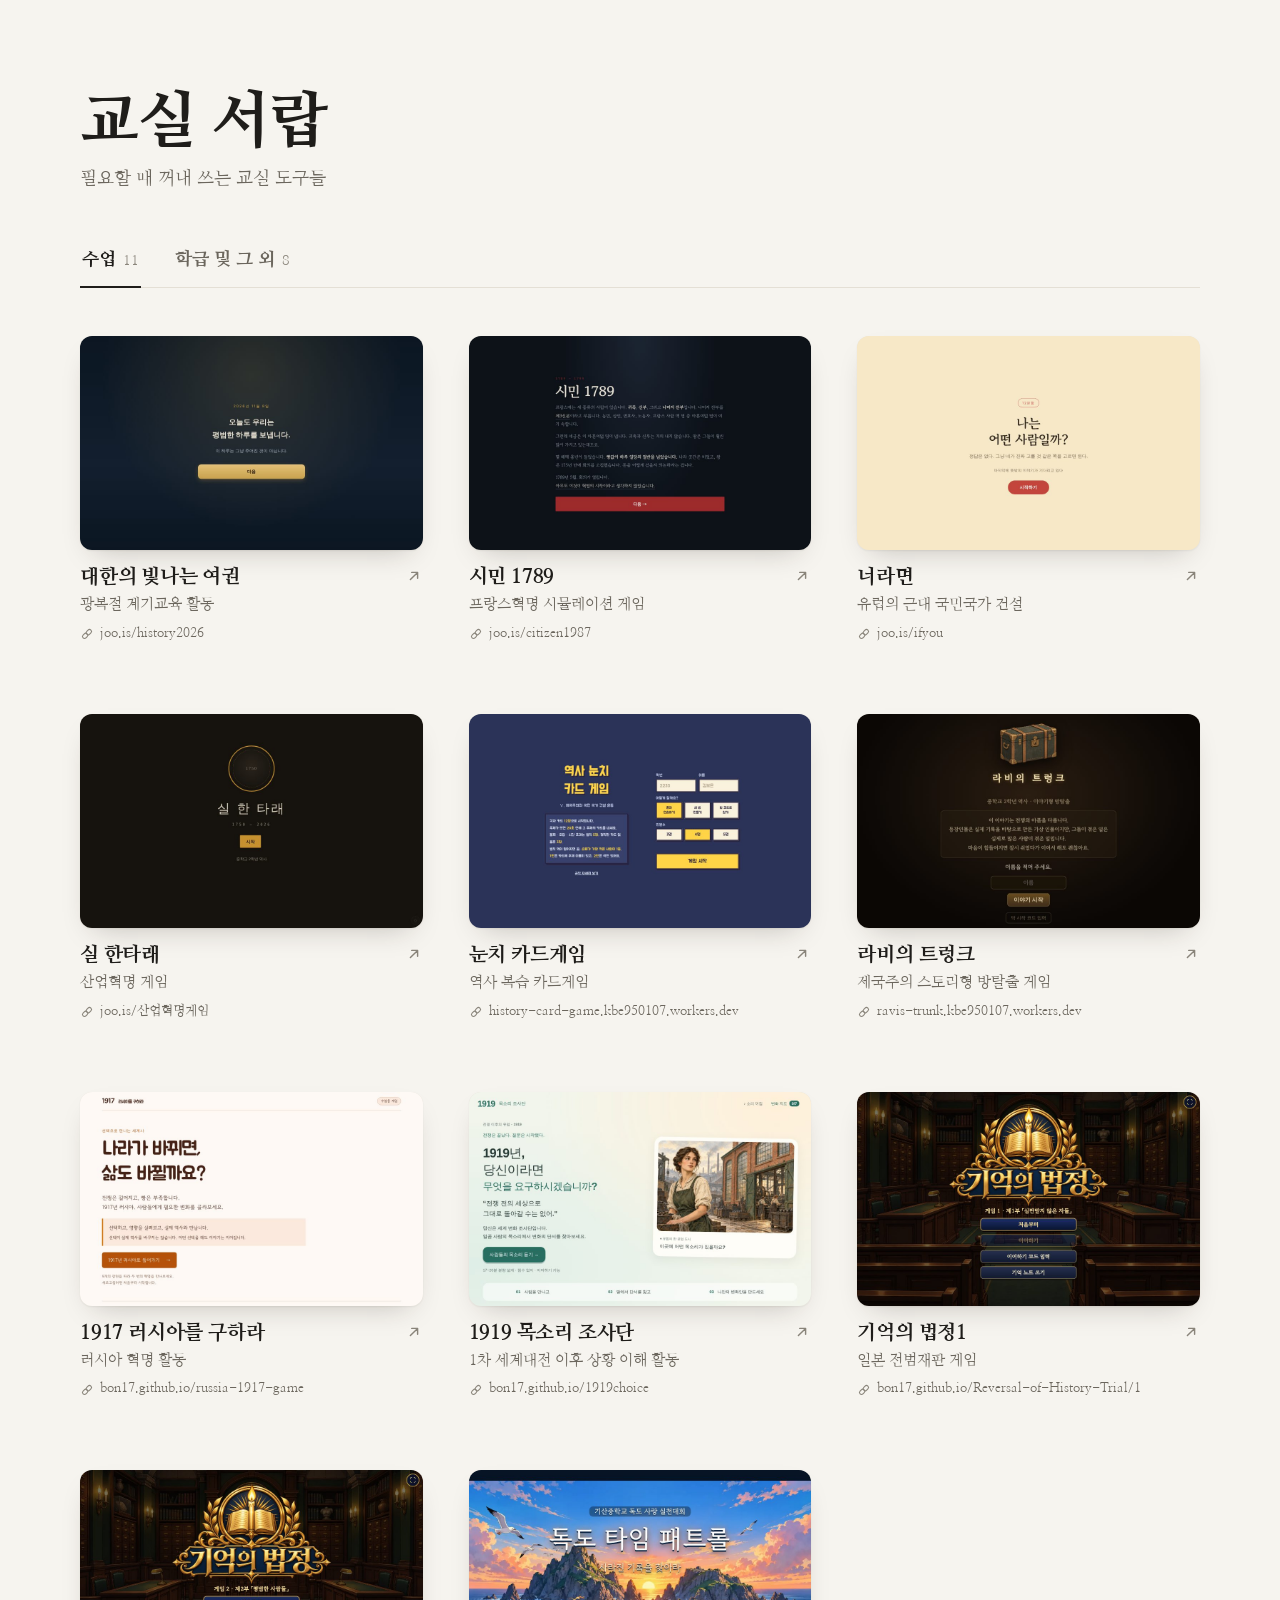
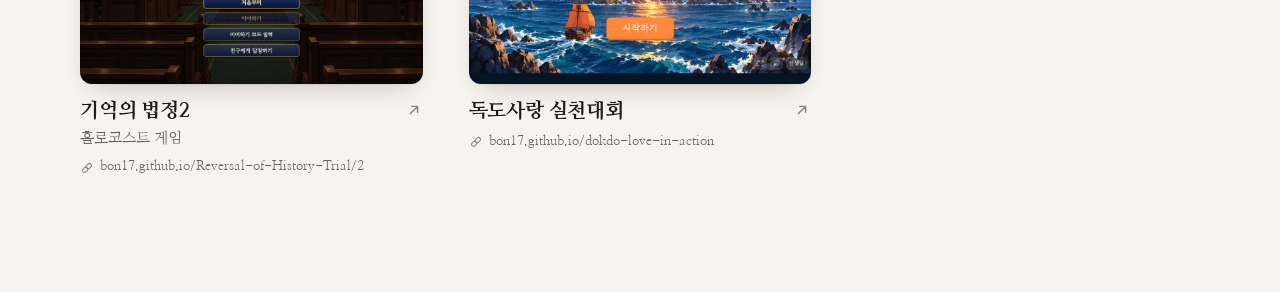
==== commit 7befea38: "Subtitle: 필요할 때 꺼내 쓰는 교실 도구들 Co-Authored-By: Claude Opus 5.5 <noreply@anthropic.com> Claude-Session:" ====
--- a/index.html
+++ b/index.html
@@ -6,7 +6,7 @@
 <meta name="color-scheme" content="light">
 <meta name="theme-color" content="#F6F4EF">
 <title>교실 서랍</title>
-<meta name="description" content="바이브코딩으로 만든 작은 앱들">
+<meta name="description" content="필요할 때 꺼내 쓰는 교실 도구들">
 <link rel="icon" href="data:image/svg+xml,%3Csvg xmlns='http://www.w3.org/2000/svg' viewBox='0 0 32 32'%3E%3Crect x='3' y='5' width='26' height='22' rx='6' fill='%231F1D1A'/%3E%3Crect x='11' y='14' width='10' height='4' rx='2' fill='%23F6F4EF'/%3E%3C/svg%3E">
 <link rel="stylesheet" href="fonts/nanum-myeongjo/nanum-myeongjo.css">
 <link rel="stylesheet" href="style.css">
@@ -16,7 +16,7 @@
 <div class="wrap">
   <header class="top">
     <h1>교실 서랍</h1>
-    <p class="sub">바이브코딩으로 만든 작은 앱들</p>
+    <p class="sub">필요할 때 꺼내 쓰는 교실 도구들</p>
     <div id="tabs" class="tabs" role="tablist" aria-label="앱 구분"></div>
   </header>
 </div>
